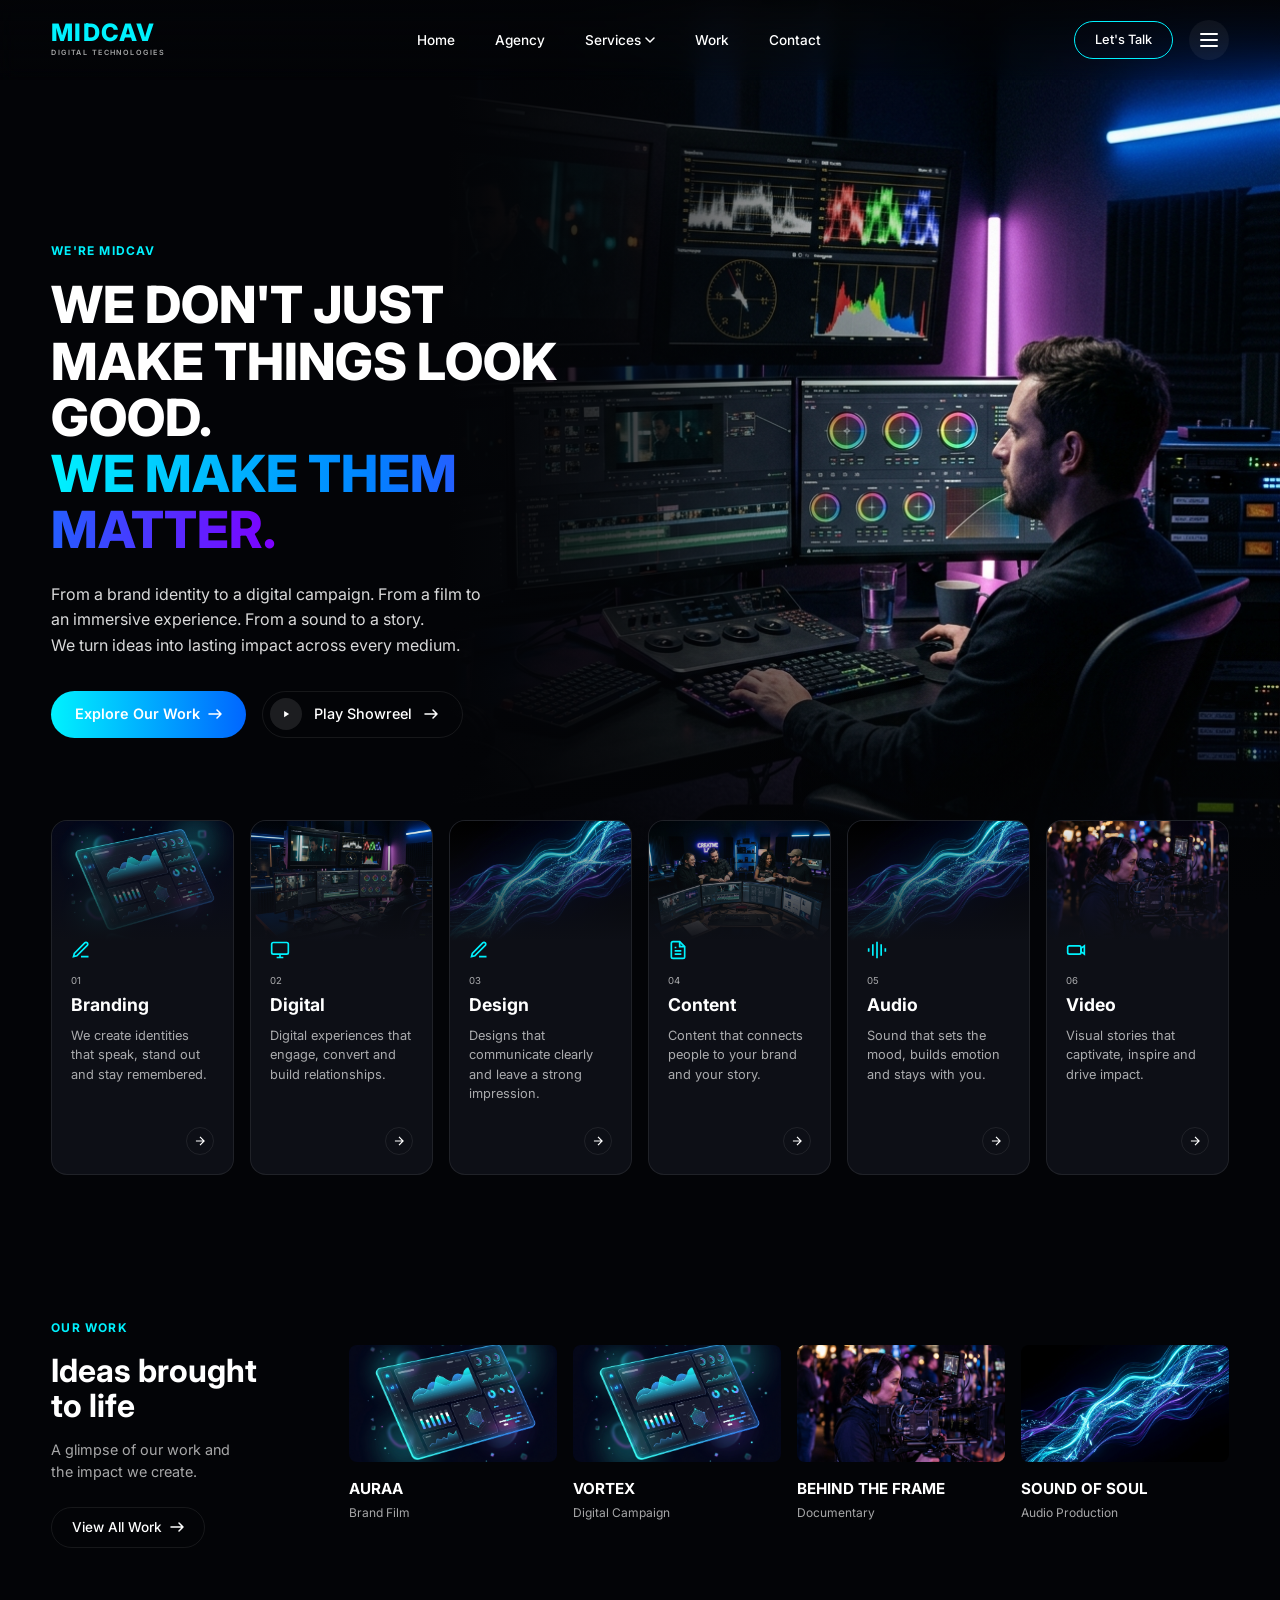
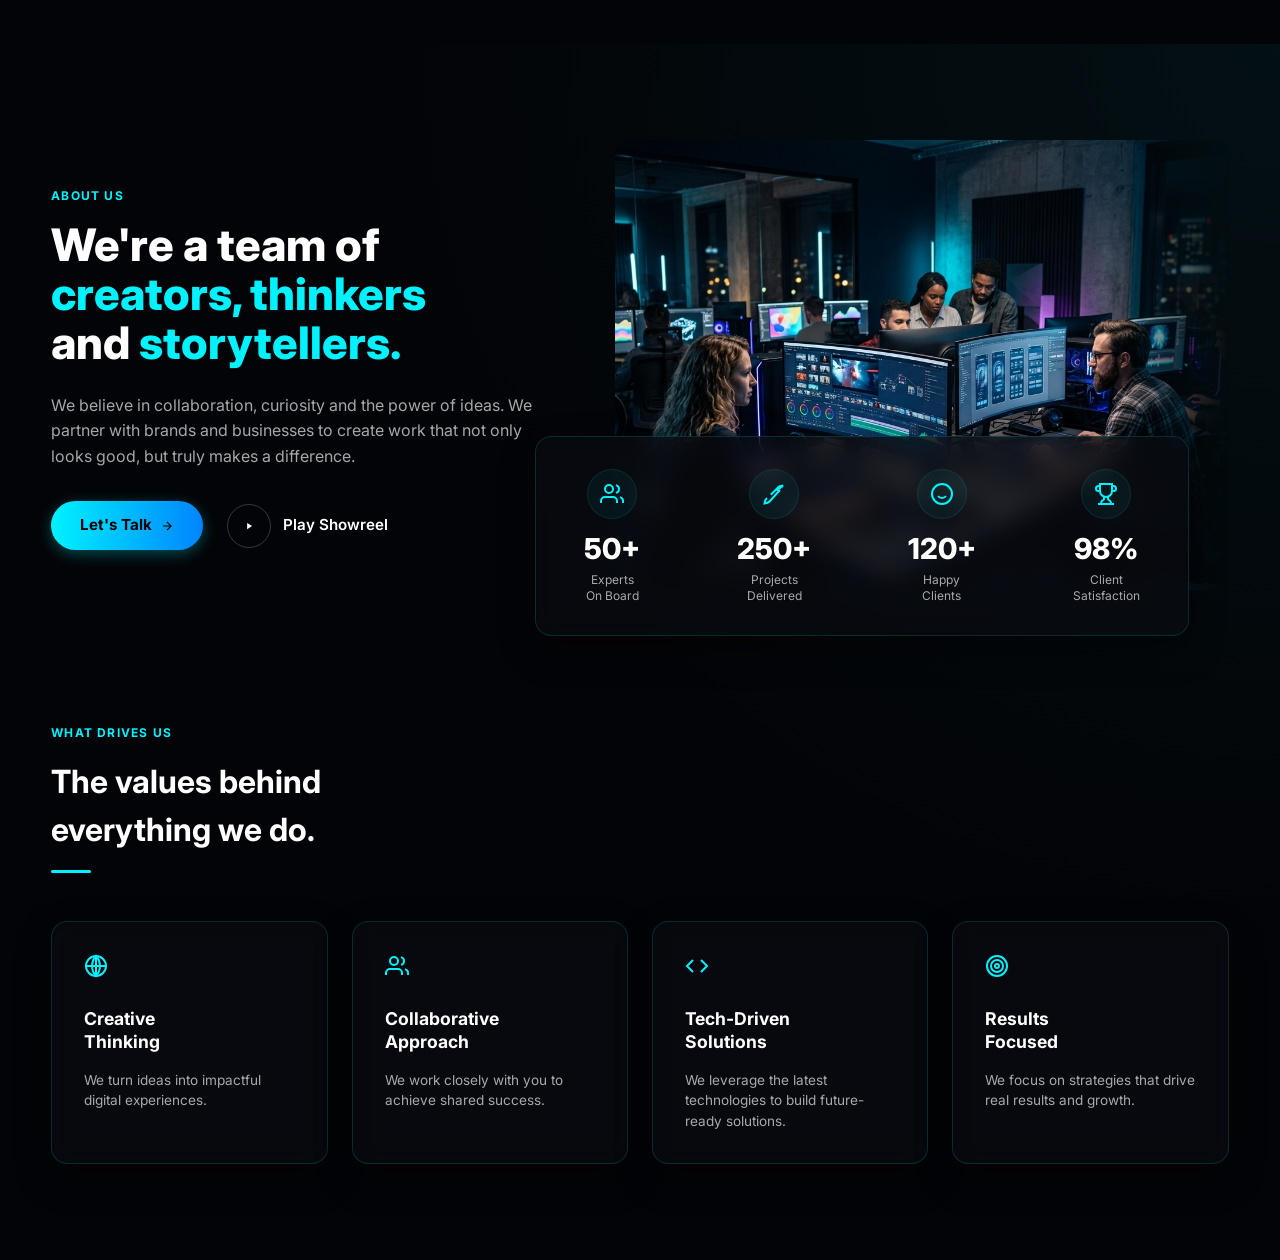
==== agency.html @ 6dd38057 "chnage" ====
<!DOCTYPE html>
<html lang="en">
<head>
  <meta charset="UTF-8" />
  <meta name="viewport" content="width=device-width, initial-scale=1.0" />
  <title>MIDCAV Digital Technologies</title>
  <link rel="stylesheet" href="style.css" />
  <link rel="preconnect" href="https://fonts.googleapis.com" />
  <link rel="preconnect" href="https://fonts.gstatic.com" crossorigin />
  <link href="https://fonts.googleapis.com/css2?family=Inter:wght@300;400;500;600;700;800;900&display=swap" rel="stylesheet" />
</head>
<body>

  <!-- NAVIGATION -->
  <nav id="navbar">
    <div class="nav-logo">
      <span class="nav-logo-main">MIDCAV</span>
      <span class="nav-logo-sub">DIGITAL TECHNOLOGIES</span>
    </div>

    <ul class="nav-links">
      <li><a href="index.html">Home</a></li>
      <li><a href="agency.html">Agency</a></li>
      <li class="has-dropdown">
        <a href="index.html#services">Services <svg width="10" height="6" viewBox="0 0 10 6" fill="none" xmlns="http://www.w3.org/2000/svg"><path d="M1 1L5 5L9 1" stroke="currentColor" stroke-width="1.5" stroke-linecap="round" stroke-linejoin="round"/></svg></a>
        <div class="dropdown-menu">
          <a href="technology-solutions.html">Technology Solutions</a>
          <a href="digital-marketing.html">Digital Marketing</a>
          <a href="software-development.html">Software & App Development</a>
        </div>
      </li>
      <li><a href="agency.html#work">Work</a></li>
      <li><a href="agency.html#contact">Contact</a></li>
    </ul>

    <div class="nav-actions">
      <a href="agency.html#contact" class="nav-cta-outline">Let's Talk</a>
      <button class="hamburger-btn">
        <svg width="24" height="24" viewBox="0 0 24 24" fill="none" xmlns="http://www.w3.org/2000/svg">
          <path d="M4 6H20M4 12H20M4 18H20" stroke="currentColor" stroke-width="2" stroke-linecap="round" stroke-linejoin="round"/>
        </svg>
      </button>
    </div>
  </nav>

  <main>
    <!-- HERO SECTION -->
    <section id="hero">
      <div class="hero-bg-container">
        <img src="hero_monitor.jpg" alt="Hero Background" class="hero-bg-img" />
        <div class="hero-fade-overlay"></div>
      </div>

      <div class="hero-content">
        <div class="hero-left">
          <div class="hero-label">WE'RE MIDCAV</div>
          <h1 class="hero-headline">
            WE DON'T JUST<br />
            MAKE THINGS LOOK GOOD.<br />
            <span class="grad">WE MAKE THEM MATTER.</span>
          </h1>
          <p class="hero-sub">
            From a brand identity to a digital campaign. From a film to<br/>
            an immersive experience. From a sound to a story.<br/>
            We turn ideas into lasting impact across every medium.
          </p>
          <div class="hero-actions">
            <a href="#work" class="btn-primary">
              Explore Our Work <svg width="14" height="10" viewBox="0 0 14 10" fill="none"><path d="M1 5H13M13 5L9 1M13 5L9 9" stroke="currentColor" stroke-width="1.5" stroke-linecap="round" stroke-linejoin="round"/></svg>
            </a>
            <a href="#showreel" class="btn-showreel">
              <span class="showreel-play">
                <svg viewBox="0 0 16 16" fill="currentColor" width="10" height="10"><polygon points="5,3 13,8 5,13"/></svg>
              </span>
              Play Showreel <svg width="14" height="10" viewBox="0 0 14 10" fill="none"><path d="M1 5H13M13 5L9 1M13 5L9 9" stroke="currentColor" stroke-width="1.5" stroke-linecap="round" stroke-linejoin="round"/></svg>
            </a>
          </div>
        </div>
      </div>
    </section>

    <!-- SERVICES CARDS STRIP -->
    <section id="services-strip">
      <div class="services-grid">
        <!-- 01 Branding -->
        <div class="service-card">
          <div class="service-img" style="background-image: url('mockup1.jpg');"></div>
          <div class="service-card-content">
            <div class="service-icon"><svg width="20" height="20" viewBox="0 0 24 24" fill="none" stroke="currentColor" stroke-width="2"><path d="M12 20h9M16.5 3.5a2.121 2.121 0 0 1 3 3L7 19l-4 1 1-4L16.5 3.5z"/></svg></div>
            <div class="service-num">01</div>
            <h3 class="service-title">Branding</h3>
            <p class="service-desc">We create identities that speak, stand out and stay remembered.</p>
            <a href="#" class="service-arrow"><svg width="14" height="14" viewBox="0 0 24 24" fill="none" stroke="currentColor" stroke-width="2"><path d="M5 12h14M12 5l7 7-7 7"/></svg></a>
          </div>
        </div>

        <!-- 02 Digital -->
        <div class="service-card">
          <div class="service-img" style="background-image: url('hero_monitor.jpg');"></div>
          <div class="service-card-content">
            <div class="service-icon"><svg width="20" height="20" viewBox="0 0 24 24" fill="none" stroke="currentColor" stroke-width="2"><rect x="2" y="3" width="20" height="14" rx="2" ry="2"/><line x1="8" y1="21" x2="16" y2="21"/><line x1="12" y1="17" x2="12" y2="21"/></svg></div>
            <div class="service-num">02</div>
            <h3 class="service-title">Digital</h3>
            <p class="service-desc">Digital experiences that engage, convert and build relationships.</p>
            <a href="#" class="service-arrow"><svg width="14" height="14" viewBox="0 0 24 24" fill="none" stroke="currentColor" stroke-width="2"><path d="M5 12h14M12 5l7 7-7 7"/></svg></a>
          </div>
        </div>

        <!-- 03 Design -->
        <div class="service-card">
          <div class="service-img" style="background-image: url('hero_wave.jpg');"></div>
          <div class="service-card-content">
            <div class="service-icon"><svg width="20" height="20" viewBox="0 0 24 24" fill="none" stroke="currentColor" stroke-width="2"><path d="M12 20h9M16.5 3.5a2.121 2.121 0 0 1 3 3L7 19l-4 1 1-4L16.5 3.5z"/></svg></div>
            <div class="service-num">03</div>
            <h3 class="service-title">Design</h3>
            <p class="service-desc">Designs that communicate clearly and leave a strong impression.</p>
            <a href="#" class="service-arrow"><svg width="14" height="14" viewBox="0 0 24 24" fill="none" stroke="currentColor" stroke-width="2"><path d="M5 12h14M12 5l7 7-7 7"/></svg></a>
          </div>
        </div>

        <!-- 04 Content -->
        <div class="service-card">
          <div class="service-img" style="background-image: url('hero_team.jpg');"></div>
          <div class="service-card-content">
            <div class="service-icon"><svg width="20" height="20" viewBox="0 0 24 24" fill="none" stroke="currentColor" stroke-width="2"><path d="M14 2H6a2 2 0 0 0-2 2v16a2 2 0 0 0 2 2h12a2 2 0 0 0 2-2V8z"/><polyline points="14 2 14 8 20 8"/><line x1="16" y1="13" x2="8" y2="13"/><line x1="16" y1="17" x2="8" y2="17"/><polyline points="10 9 9 9 8 9"/></svg></div>
            <div class="service-num">04</div>
            <h3 class="service-title">Content</h3>
            <p class="service-desc">Content that connects people to your brand and your story.</p>
            <a href="#" class="service-arrow"><svg width="14" height="14" viewBox="0 0 24 24" fill="none" stroke="currentColor" stroke-width="2"><path d="M5 12h14M12 5l7 7-7 7"/></svg></a>
          </div>
        </div>

        <!-- 05 Audio -->
        <div class="service-card">
          <div class="service-img" style="background-image: url('hero_wave.jpg');"></div>
          <div class="service-card-content">
            <div class="service-icon"><svg width="20" height="20" viewBox="0 0 24 24" fill="none" stroke="currentColor" stroke-width="2"><path d="M12 2v20M17 5v14M22 10v4M7 5v14M2 10v4"/></svg></div>
            <div class="service-num">05</div>
            <h3 class="service-title">Audio</h3>
            <p class="service-desc">Sound that sets the mood, builds emotion and stays with you.</p>
            <a href="#" class="service-arrow"><svg width="14" height="14" viewBox="0 0 24 24" fill="none" stroke="currentColor" stroke-width="2"><path d="M5 12h14M12 5l7 7-7 7"/></svg></a>
          </div>
        </div>

        <!-- 06 Video -->
        <div class="service-card">
          <div class="service-img" style="background-image: url('hero_camera.jpg');"></div>
          <div class="service-card-content">
            <div class="service-icon"><svg width="20" height="20" viewBox="0 0 24 24" fill="none" stroke="currentColor" stroke-width="2"><rect x="2" y="7" width="16" height="10" rx="2" ry="2"/><path d="M22 7l-4 3v4l4 3V7z"/></svg></div>
            <div class="service-num">06</div>
            <h3 class="service-title">Video</h3>
            <p class="service-desc">Visual stories that captivate, inspire and drive impact.</p>
            <a href="#" class="service-arrow"><svg width="14" height="14" viewBox="0 0 24 24" fill="none" stroke="currentColor" stroke-width="2"><path d="M5 12h14M12 5l7 7-7 7"/></svg></a>
          </div>
        </div>
      </div>
    </section>

    <!-- OUR WORK SECTION -->
    <section id="our-work">
      <div class="work-container">
        <div class="work-left">
          <div class="section-label">OUR WORK</div>
          <h2 class="section-title">Ideas brought<br/>to life</h2>
          <p class="section-desc">A glimpse of our work and<br/>the impact we create.</p>
          <a href="#" class="btn-outline-pill">
            View All Work <svg width="14" height="10" viewBox="0 0 14 10" fill="none"><path d="M1 5H13M13 5L9 1M13 5L9 9" stroke="currentColor" stroke-width="1.5" stroke-linecap="round" stroke-linejoin="round"/></svg>
          </a>
        </div>
        
        <div class="work-right">
          <div class="work-projects">
            <!-- Project 1 -->
            <div class="project-card">
              <div class="project-img-container">
                <img src="mockup1.jpg" alt="Auraa" class="project-img" />
              </div>
              <div class="project-info">
                <h4 class="project-name">AURAA</h4>
                <p class="project-cat">Brand Film</p>
              </div>
            </div>
            <!-- Project 2 -->
            <div class="project-card">
              <div class="project-img-container">
                <img src="mockup1.jpg" alt="Vortex" class="project-img" />
              </div>
              <div class="project-info">
                <h4 class="project-name">VORTEX</h4>
                <p class="project-cat">Digital Campaign</p>
              </div>
            </div>
            <!-- Project 3 -->
            <div class="project-card">
              <div class="project-img-container">
                <img src="hero_camera.jpg" alt="Behind The Frame" class="project-img" />
              </div>
              <div class="project-info">
                <h4 class="project-name">BEHIND THE FRAME</h4>
                <p class="project-cat">Documentary</p>
              </div>
            </div>
            <!-- Project 4 -->
            <div class="project-card">
              <div class="project-img-container">
                <img src="hero_wave.jpg" alt="Sound of Soul" class="project-img" />
              </div>
              <div class="project-info">
                <h4 class="project-name">SOUND OF SOUL</h4>
                <p class="project-cat">Audio Production</p>
              </div>
            </div>
          </div>
        </div>
      </div>
    </section>

    <!-- ABOUT US REDESIGN -->
    <section id="about-redesign">
      <div class="about-top">
        <div class="about-info">
          <div class="section-label">ABOUT US</div>
          <h2 class="about-main-title">
            We're a team of<br/>
            <span class="text-cyan">creators, thinkers</span><br/>
            and <span class="text-cyan">storytellers.</span>
          </h2>
          <p class="about-para">
            We believe in collaboration, curiosity and the power of ideas. We partner with brands and businesses to create work that not only looks good, but truly makes a difference.
          </p>
          <div class="about-actions">
            <a href="index.html#contact" class="btn-cyan">Let's Talk <svg width="14" height="14" viewBox="0 0 24 24" fill="none" stroke="currentColor" stroke-width="2"><path d="M5 12h14M12 5l7 7-7 7"/></svg></a>
            <a href="#showreel" class="btn-play">
              <span class="play-icon-circle"><svg viewBox="0 0 16 16" fill="currentColor" width="10" height="10"><polygon points="5,3 13,8 5,13"/></svg></span>
              Play Showreel
            </a>
          </div>
        </div>
        
        <div class="about-image-wrapper">
          <img src="workspace_vibe.jpg" alt="MIDCAV Workspace" class="workspace-img" />
          
          <!-- Floating Stats Box -->
          <div class="stats-box glass-card">
            <div class="stat-item">
              <div class="stat-icon"><svg width="24" height="24" viewBox="0 0 24 24" fill="none" stroke="var(--clr-cyan)" stroke-width="2"><path d="M17 21v-2a4 4 0 0 0-4-4H5a4 4 0 0 0-4 4v2"/><circle cx="9" cy="7" r="4"/><path d="M23 21v-2a4 4 0 0 0-3-3.87"/><path d="M16 3.13a4 4 0 0 1 0 7.75"/></svg></div>
              <h3 class="stat-num">50+</h3>
              <p class="stat-label">Experts<br/>On Board</p>
            </div>
            <div class="stat-item">
              <div class="stat-icon"><svg width="24" height="24" viewBox="0 0 24 24" fill="none" stroke="var(--clr-cyan)" stroke-width="2"><path d="M4.5 16.5c-1.5 1.26-2 5-2 5s3.74-.5 5-2l.5-.5m-3-3l-.5.5m3 3L18 8m3-3a3.15 3.15 0 0 0-4.46 0l-7.72 7.71M21 3l-6 6"/></svg></div>
              <h3 class="stat-num">250+</h3>
              <p class="stat-label">Projects<br/>Delivered</p>
            </div>
            <div class="stat-item">
              <div class="stat-icon"><svg width="24" height="24" viewBox="0 0 24 24" fill="none" stroke="var(--clr-cyan)" stroke-width="2"><circle cx="12" cy="12" r="10"/><path d="M8 14s1.5 2 4 2 4-2 4-2"/><line x1="9" y1="9" x2="9.01" y2="9"/><line x1="15" y1="9" x2="15.01" y2="9"/></svg></div>
              <h3 class="stat-num">120+</h3>
              <p class="stat-label">Happy<br/>Clients</p>
            </div>
            <div class="stat-item">
              <div class="stat-icon"><svg width="24" height="24" viewBox="0 0 24 24" fill="none" stroke="var(--clr-cyan)" stroke-width="2"><path d="M6 9H4.5a2.5 2.5 0 0 1 0-5H6"/><path d="M18 9h1.5a2.5 2.5 0 0 0 0-5H18"/><path d="M4 22h16"/><path d="M10 14.66V17c0 .55-.47.98-.97 1.21C7.85 18.75 7 20.24 7 22"/><path d="M14 14.66V17c0 .55.47.98.97 1.21C16.15 18.75 17 20.24 17 22"/><path d="M18 2H6v7a6 6 0 0 0 12 0V2Z"/></svg></div>
              <h3 class="stat-num">98%</h3>
              <p class="stat-label">Client<br/>Satisfaction</p>
            </div>
          </div>
        </div>
      </div>

      <div class="about-bottom">
        <div class="values-header">
          <div class="section-label">WHAT DRIVES US</div>
          <h2 class="values-title">The values behind<br/>everything we do.</h2>
          <div class="values-line"></div>
        </div>
        
        <div class="values-grid">
          <!-- Card 1 -->
          <div class="value-card glass-card">
            <div class="value-icon"><svg width="24" height="24" viewBox="0 0 24 24" fill="none" stroke="var(--clr-cyan)" stroke-width="2"><circle cx="12" cy="12" r="10"/><path d="M12 2v20M2 12h20"/><path d="M12 2a15.3 15.3 0 0 1 4 10 15.3 15.3 0 0 1-4 10 15.3 15.3 0 0 1-4-10 15.3 15.3 0 0 1 4-10z"/></svg></div>
            <h4 class="value-title">Creative<br/>Thinking</h4>
            <p class="value-desc">We turn ideas into impactful digital experiences.</p>
          </div>
          <!-- Card 2 -->
          <div class="value-card glass-card">
            <div class="value-icon"><svg width="24" height="24" viewBox="0 0 24 24" fill="none" stroke="var(--clr-cyan)" stroke-width="2"><path d="M17 21v-2a4 4 0 0 0-4-4H5a4 4 0 0 0-4 4v2"/><circle cx="9" cy="7" r="4"/><path d="M23 21v-2a4 4 0 0 0-3-3.87"/><path d="M16 3.13a4 4 0 0 1 0 7.75"/></svg></div>
            <h4 class="value-title">Collaborative<br/>Approach</h4>
            <p class="value-desc">We work closely with you to achieve shared success.</p>
          </div>
          <!-- Card 3 -->
          <div class="value-card glass-card">
            <div class="value-icon"><svg width="24" height="24" viewBox="0 0 24 24" fill="none" stroke="var(--clr-cyan)" stroke-width="2"><polyline points="16 18 22 12 16 6"/><polyline points="8 6 2 12 8 18"/></svg></div>
            <h4 class="value-title">Tech-Driven<br/>Solutions</h4>
            <p class="value-desc">We leverage the latest technologies to build future-ready solutions.</p>
          </div>
          <!-- Card 4 -->
          <div class="value-card glass-card">
            <div class="value-icon"><svg width="24" height="24" viewBox="0 0 24 24" fill="none" stroke="var(--clr-cyan)" stroke-width="2"><circle cx="12" cy="12" r="10"/><circle cx="12" cy="12" r="6"/><circle cx="12" cy="12" r="2"/></svg></div>
            <h4 class="value-title">Results<br/>Focused</h4>
            <p class="value-desc">We focus on strategies that drive real results and growth.</p>
          </div>
        </div>
      </div>
    </section>

  </main>
  
  <script src="script.js"></script>
</body>
</html>
---- style.css ----
@import url('https://fonts.googleapis.com/css2?family=Inter:wght@300;400;500;600;700;800;900&display=swap');

:root {
  --clr-bg: #030407;
  --clr-surface: #0a0b10;
  --clr-surface-card: #0d0f16;
  --clr-border: rgba(255,255,255,0.08);
  --clr-cyan: #00f2fe;
  --clr-cyan-dark: #0084ff;
  --clr-purple: #7f00ff;
  --clr-white: #ffffff;
  --clr-muted: rgba(255,255,255,0.65);
  --clr-muted-light: rgba(255,255,255,0.85);

  --gradient-text: linear-gradient(90deg, #00f2fe 0%, #0084ff 50%, #7f00ff 100%);
  --gradient-btn: linear-gradient(90deg, #00f2fe 0%, #0066ff 100%);

  --font-main: 'Inter', sans-serif;
  
  --radius-sm: 8px;
  --radius-md: 16px;
  --radius-lg: 24px;
  
  --nav-h: 80px;
}

* {
  margin: 0;
  padding: 0;
  box-sizing: border-box;
}

body {
  font-family: var(--font-main);
  background-color: var(--clr-bg);
  color: var(--clr-white);
  line-height: 1.5;
  overflow-x: hidden;
  -webkit-font-smoothing: antialiased;
}

a {
  text-decoration: none;
  color: inherit;
}

ul {
  list-style: none;
}

/* NAVIGATION */
#navbar {
  position: fixed;
  top: 0;
  left: 0;
  right: 0;
  height: var(--nav-h);
  display: flex;
  align-items: center;
  justify-content: space-between;
  padding: 0 4%;
  z-index: 100;
  background: linear-gradient(180deg, rgba(3,4,7,0.9) 0%, rgba(3,4,7,0) 100%);
  backdrop-filter: blur(10px);
}

.nav-logo {
  display: flex;
  flex-direction: column;
}

.nav-logo-main {
  font-size: 1.5rem;
  font-weight: 800;
  color: var(--clr-cyan);
  letter-spacing: 0.05em;
  line-height: 1;
}

.nav-logo-sub {
  font-size: 0.45rem;
  font-weight: 600;
  letter-spacing: 0.2em;
  color: var(--clr-muted);
  margin-top: 3px;
}

.nav-links {
  display: flex;
  gap: 2.5rem;
  align-items: center;
}

.nav-links a {
  font-size: 0.85rem;
  font-weight: 500;
  color: var(--clr-white);
  display: flex;
  align-items: center;
  gap: 4px;
  transition: color 0.2s;
}

.nav-links a:hover {
  color: var(--clr-cyan);
}

.has-dropdown {
  position: relative;
  padding: 1rem 0; /* Add padding to increase hover area */
}

.dropdown-menu {
  position: absolute;
  top: 100%;
  left: -1rem;
  background: rgba(13, 15, 22, 0.95);
  backdrop-filter: blur(10px);
  border: 1px solid var(--clr-border);
  border-radius: var(--radius-sm);
  min-width: 240px;
  display: flex;
  flex-direction: column;
  padding: 0.5rem 0;
  opacity: 0;
  visibility: hidden;
  transform: translateY(10px);
  transition: all 0.3s ease;
  box-shadow: 0 10px 30px rgba(0, 0, 0, 0.5);
}

.has-dropdown:hover .dropdown-menu {
  opacity: 1;
  visibility: visible;
  transform: translateY(0);
}

.dropdown-menu a {
  padding: 0.8rem 1.5rem;
  font-size: 0.85rem;
  color: var(--clr-muted-light);
  border-bottom: 1px solid rgba(255,255,255,0.03);
}

.dropdown-menu a:last-child {
  border-bottom: none;
}

.dropdown-menu a:hover {
  background: rgba(0, 242, 254, 0.05);
  color: var(--clr-cyan);
  padding-left: 1.8rem;
}

.nav-actions {
  display: flex;
  align-items: center;
  gap: 1rem;
}

.nav-cta-outline {
  font-size: 0.8rem;
  font-weight: 500;
  padding: 0.5rem 1.25rem;
  border-radius: 50px;
  border: 1px solid var(--clr-cyan);
  color: var(--clr-white);
  transition: all 0.3s;
}

.nav-cta-outline:hover {
  background: rgba(0, 242, 254, 0.1);
}

.hamburger-btn {
  background: rgba(255,255,255,0.05);
  border: none;
  width: 40px;
  height: 40px;
  border-radius: 50%;
  display: flex;
  align-items: center;
  justify-content: center;
  color: var(--clr-white);
  cursor: pointer;
  transition: background 0.2s;
}

.hamburger-btn:hover {
  background: rgba(255,255,255,0.1);
}

/* HERO SECTION */
#hero {
  position: relative;
  min-height: 100vh;
  display: flex;
  align-items: center;
  padding: 0 4%;
  padding-top: var(--nav-h);
}

.hero-bg-container {
  position: absolute;
  top: 0;
  right: 0;
  width: 65%;
  height: 100%;
  z-index: -1;
}

.hero-bg-img {
  width: 100%;
  height: 100%;
  object-fit: cover;
  object-position: right center;
}

.hero-fade-overlay {
  position: absolute;
  inset: 0;
  background: linear-gradient(90deg, var(--clr-bg) 0%, rgba(3,4,7,0.8) 20%, rgba(3,4,7,0) 60%),
              linear-gradient(0deg, var(--clr-bg) 0%, rgba(3,4,7,0) 30%);
}

.hero-content {
  width: 100%;
  max-width: 1400px;
  margin: 0 auto;
}

.hero-left {
  max-width: 600px;
}

.hero-label {
  font-size: 0.75rem;
  font-weight: 700;
  letter-spacing: 0.1em;
  color: var(--clr-cyan);
  text-transform: uppercase;
  margin-bottom: 1rem;
}

.hero-headline {
  font-size: clamp(2.5rem, 4vw, 4rem);
  font-weight: 800;
  line-height: 1.1;
  margin-bottom: 1.5rem;
}

.hero-headline .grad {
  background: var(--gradient-text);
  -webkit-background-clip: text;
  -webkit-text-fill-color: transparent;
  background-clip: text;
}

.hero-sub {
  font-size: 1rem;
  color: var(--clr-muted-light);
  line-height: 1.6;
  margin-bottom: 2rem;
  max-width: 500px;
}

.hero-actions {
  display: flex;
  gap: 1rem;
  align-items: center;
}

.btn-primary {
  display: inline-flex;
  align-items: center;
  gap: 8px;
  background: var(--gradient-btn);
  color: var(--clr-white);
  padding: 0.8rem 1.5rem;
  border-radius: 50px;
  font-size: 0.9rem;
  font-weight: 600;
  border: none;
  cursor: pointer;
  transition: transform 0.2s, box-shadow 0.2s;
}

.btn-primary:hover {
  transform: translateY(-2px);
  box-shadow: 0 10px 20px rgba(0, 102, 255, 0.3);
}

.btn-showreel {
  display: inline-flex;
  align-items: center;
  gap: 12px;
  background: transparent;
  color: var(--clr-white);
  padding: 0.4rem 1.5rem 0.4rem 0.4rem;
  border-radius: 50px;
  border: 1px solid var(--clr-border);
  font-size: 0.9rem;
  font-weight: 500;
  cursor: pointer;
  transition: background 0.2s, border-color 0.2s;
}

.btn-showreel:hover {
  background: rgba(255,255,255,0.05);
  border-color: rgba(255,255,255,0.2);
}

.showreel-play {
  width: 32px;
  height: 32px;
  border-radius: 50%;
  background: rgba(255,255,255,0.1);
  display: flex;
  align-items: center;
  justify-content: center;
}

/* SERVICES STRIP */
#services-strip {
  padding: 0 4%;
  margin-top: -80px; /* Pull up to overlap hero slightly */
  position: relative;
  z-index: 10;
  margin-bottom: 5rem;
}

.services-grid {
  display: grid;
  grid-template-columns: repeat(6, 1fr);
  gap: 1rem;
}

.service-card {
  background: var(--clr-surface-card);
  border: 1px solid var(--clr-border);
  border-radius: var(--radius-md);
  overflow: hidden;
  display: flex;
  flex-direction: column;
  transition: transform 0.3s, border-color 0.3s, box-shadow 0.3s;
}

.service-card:hover {
  transform: translateY(-5px);
  border-color: rgba(0, 242, 254, 0.3);
  box-shadow: 0 10px 30px rgba(0, 0, 0, 0.5);
}

.service-img {
  height: 120px;
  background-size: cover;
  background-position: center;
  position: relative;
}

.service-img::after {
  content: '';
  position: absolute;
  inset: 0;
  background: linear-gradient(180deg, rgba(13,15,22,0) 0%, var(--clr-surface-card) 100%);
}

.service-card-content {
  padding: 1.2rem;
  display: flex;
  flex-direction: column;
  flex: 1;
  position: relative;
}

.service-icon {
  color: var(--clr-cyan);
  margin-bottom: 0.5rem;
  margin-top: -20px;
  position: relative;
  z-index: 2;
}

.service-num {
  font-size: 0.6rem;
  color: var(--clr-muted);
  margin-bottom: 0.2rem;
}

.service-title {
  font-size: 1.1rem;
  font-weight: 700;
  margin-bottom: 0.5rem;
}

.service-desc {
  font-size: 0.8rem;
  color: var(--clr-muted);
  line-height: 1.5;
  margin-bottom: 1.5rem;
}

.service-arrow {
  margin-top: auto;
  align-self: flex-end;
  width: 28px;
  height: 28px;
  border-radius: 50%;
  border: 1px solid var(--clr-border);
  display: flex;
  align-items: center;
  justify-content: center;
  color: var(--clr-white);
  transition: all 0.2s;
}

.service-card:hover .service-arrow {
  background: var(--clr-white);
  color: var(--clr-bg);
}

/* OUR WORK SECTION */
#our-work {
  padding: 4rem 4%;
  margin-bottom: 2rem;
}

.work-container {
  display: flex;
  gap: 3rem;
  align-items: center;
}

.work-left {
  flex: 0 0 250px;
}

.section-label {
  font-size: 0.75rem;
  font-weight: 700;
  letter-spacing: 0.1em;
  color: var(--clr-cyan);
  text-transform: uppercase;
  margin-bottom: 1rem;
}

.section-title {
  font-size: 2rem;
  font-weight: 700;
  line-height: 1.1;
  margin-bottom: 1rem;
}

.section-desc {
  font-size: 0.9rem;
  color: var(--clr-muted);
  line-height: 1.5;
  margin-bottom: 1.5rem;
}

.btn-outline-pill {
  display: inline-flex;
  align-items: center;
  gap: 8px;
  padding: 0.6rem 1.25rem;
  border-radius: 50px;
  border: 1px solid var(--clr-border);
  font-size: 0.85rem;
  font-weight: 500;
  color: var(--clr-white);
  transition: all 0.2s;
}

.btn-outline-pill:hover {
  background: rgba(255,255,255,0.05);
  border-color: rgba(255,255,255,0.2);
}

.work-right {
  flex: 1;
  overflow: hidden;
}

.work-projects {
  display: flex;
  gap: 1rem;
}

.project-card {
  flex: 1;
  min-width: 0;
  cursor: pointer;
}

.project-img-container {
  width: 100%;
  aspect-ratio: 16/9;
  border-radius: var(--radius-sm);
  overflow: hidden;
  margin-bottom: 1rem;
  position: relative;
}

.project-img {
  width: 100%;
  height: 100%;
  object-fit: cover;
  transition: transform 0.5s ease;
}

.project-card:hover .project-img {
  transform: scale(1.05);
}

.project-info {
  padding-right: 1rem;
}

.project-name {
  font-size: 0.95rem;
  font-weight: 700;
  margin-bottom: 0.2rem;
  text-transform: uppercase;
}

.project-cat {
  font-size: 0.75rem;
  color: var(--clr-muted);
}

/* ABOUT US REDESIGN SECTION */
#about-redesign {
  padding: 6rem 4%;
  background: radial-gradient(circle at 100% 0%, rgba(0, 242, 254, 0.05) 0%, var(--clr-bg) 50%);
  position: relative;
  overflow: hidden;
}

.about-top {
  display: flex;
  gap: 4rem;
  align-items: center;
  margin-bottom: 4rem;
  position: relative;
  z-index: 2;
}

.about-info {
  flex: 1;
  max-width: 500px;
}

.about-main-title {
  font-size: clamp(2rem, 3.5vw, 3rem);
  font-weight: 800;
  line-height: 1.1;
  margin-bottom: 1.5rem;
}

.text-cyan {
  color: var(--clr-cyan);
}

.about-para {
  font-size: 1rem;
  color: var(--clr-muted);
  line-height: 1.6;
  margin-bottom: 2rem;
}

.about-actions {
  display: flex;
  gap: 1.5rem;
  align-items: center;
}

.btn-cyan {
  display: inline-flex;
  align-items: center;
  gap: 8px;
  background: linear-gradient(90deg, #00f2fe 0%, #0084ff 100%);
  color: var(--clr-bg);
  padding: 0.8rem 1.8rem;
  border-radius: 50px;
  font-size: 0.95rem;
  font-weight: 700;
  border: none;
  cursor: pointer;
  transition: transform 0.2s, box-shadow 0.2s;
  box-shadow: 0 4px 15px rgba(0, 242, 254, 0.3);
}

.btn-cyan:hover {
  transform: translateY(-2px);
  box-shadow: 0 8px 25px rgba(0, 242, 254, 0.5);
  color: var(--clr-bg);
}

.btn-play {
  display: inline-flex;
  align-items: center;
  gap: 12px;
  color: var(--clr-white);
  font-size: 0.95rem;
  font-weight: 600;
  transition: color 0.3s;
}

.btn-play:hover {
  color: var(--clr-cyan);
}

.play-icon-circle {
  width: 44px;
  height: 44px;
  border-radius: 50%;
  border: 1px solid rgba(255,255,255,0.2);
  display: flex;
  align-items: center;
  justify-content: center;
  transition: all 0.3s;
}

.btn-play:hover .play-icon-circle {
  border-color: var(--clr-cyan);
  background: rgba(0, 242, 254, 0.1);
  box-shadow: 0 0 15px rgba(0, 242, 254, 0.4);
}

.about-image-wrapper {
  flex: 1.2;
  position: relative;
}

.workspace-img {
  width: 100%;
  height: 450px;
  object-fit: cover;
  border-radius: var(--radius-md);
  mask-image: linear-gradient(to right, rgba(0,0,0,1) 80%, rgba(0,0,0,0) 100%);
  -webkit-mask-image: linear-gradient(to left, rgba(0,0,0,0) 0%, rgba(0,0,0,1) 20%);
}

.glass-card {
  background: rgba(10, 12, 18, 0.7);
  backdrop-filter: blur(12px);
  border: 1px solid rgba(0, 242, 254, 0.15);
  border-radius: var(--radius-md);
  box-shadow: 0 15px 35px rgba(0,0,0,0.4);
}

.stats-box {
  position: absolute;
  bottom: -40px;
  left: -80px;
  display: flex;
  gap: 2rem;
  padding: 2rem 3rem;
  align-items: center;
  justify-content: space-between;
  width: calc(100% + 40px);
}

.stat-item {
  display: flex;
  flex-direction: column;
  align-items: center;
  text-align: center;
  gap: 0.5rem;
}

.stat-icon {
  background: rgba(0, 242, 254, 0.05);
  width: 50px;
  height: 50px;
  border-radius: 50%;
  display: flex;
  align-items: center;
  justify-content: center;
  margin-bottom: 0.5rem;
  border: 1px solid rgba(0, 242, 254, 0.1);
}

.stat-num {
  font-size: 1.8rem;
  font-weight: 800;
  color: var(--clr-white);
  line-height: 1;
}

.stat-label {
  font-size: 0.75rem;
  color: var(--clr-muted);
  line-height: 1.3;
}

.about-bottom {
  margin-top: 8rem;
}

.values-header {
  margin-bottom: 3rem;
}

.values-title {
  font-size: 2rem;
  font-weight: 700;
  margin-bottom: 1rem;
}

.values-line {
  width: 40px;
  height: 3px;
  background: var(--clr-cyan);
  border-radius: 2px;
}

.values-grid {
  display: grid;
  grid-template-columns: repeat(4, 1fr);
  gap: 1.5rem;
}

.value-card {
  padding: 2rem;
  display: flex;
  flex-direction: column;
  transition: all 0.3s ease;
  position: relative;
  overflow: hidden;
}

.value-card::before {
  content: '';
  position: absolute;
  top: 0;
  left: 0;
  width: 100%;
  height: 100%;
  background: radial-gradient(circle at top right, rgba(0, 242, 254, 0.1), transparent 70%);
  opacity: 0;
  transition: opacity 0.3s ease;
}

.value-card:hover {
  transform: translateY(-10px);
  border-color: rgba(0, 242, 254, 0.4);
  box-shadow: 0 20px 40px rgba(0, 242, 254, 0.1);
}

.value-card:hover::before {
  opacity: 1;
}

.value-icon {
  margin-bottom: 1.5rem;
  position: relative;
  z-index: 2;
}

.value-title {
  font-size: 1.1rem;
  font-weight: 700;
  margin-bottom: 1rem;
  line-height: 1.3;
  position: relative;
  z-index: 2;
}

.value-desc {
  font-size: 0.85rem;
  color: var(--clr-muted);
  line-height: 1.5;
  position: relative;
  z-index: 2;
}

/* RESPONSIVE */
@media (max-width: 1200px) {
  .services-grid {
    grid-template-columns: repeat(3, 1fr);
  }
  .about-top {
    flex-direction: column;
    align-items: flex-start;
  }
  .about-image-wrapper {
    width: 100%;
  }
  .stats-box {
    position: relative;
    bottom: 0;
    left: 0;
    width: 100%;
    margin-top: 2rem;
    flex-wrap: wrap;
    justify-content: center;
  }
  .values-grid {
    grid-template-columns: repeat(2, 1fr);
  }
}

@media (max-width: 900px) {
  .work-container {
    flex-direction: column;
    align-items: flex-start;
  }
  .work-left, .work-right {
    width: 100%;
  }
  .work-projects {
    overflow-x: auto;
    padding-bottom: 1rem;
  }
  .project-card {
    min-width: 260px;
  }
  .hero-bg-container {
    width: 100%;
    opacity: 0.5;
  }
  .hero-left {
    position: relative;
    z-index: 2;
  }
}

@media (max-width: 768px) {
  .nav-links, .nav-cta-outline {
    display: none;
  }
  .services-grid {
    grid-template-columns: repeat(2, 1fr);
  }
  .hero-headline {
    font-size: 2.5rem;
  }
  .about-main-title {
    font-size: 2rem;
  }
  .about-actions {
    flex-direction: column;
    align-items: flex-start;
  }
  .stats-box {
    gap: 1rem;
    padding: 1.5rem;
  }
  .stat-num {
    font-size: 1.5rem;
  }
  .values-grid {
    grid-template-columns: 1fr;
  }
  .core-container {
    height: auto !important;
    flex-direction: column;
    gap: 2rem;
  }
  .core-node {
    position: relative !important;
    top: auto !important;
    left: auto !important;
    right: auto !important;
    bottom: auto !important;
    width: 100% !important;
  }
  .core-hub {
    position: relative !important;
    margin-bottom: 2rem;
  }
  .home-hero .hero-content {
    flex-direction: column;
    padding-top: 100px !important;
    text-align: center;
  }
  .home-hero .hero-actions {
    justify-content: center;
  }
}

@media (max-width: 500px) {
  .services-grid {
    grid-template-columns: 1fr;
  }
  .hero-actions {
    flex-direction: column;
    align-items: flex-start;
  }
  .home-hero .hero-actions {
    align-items: center;
  }
}
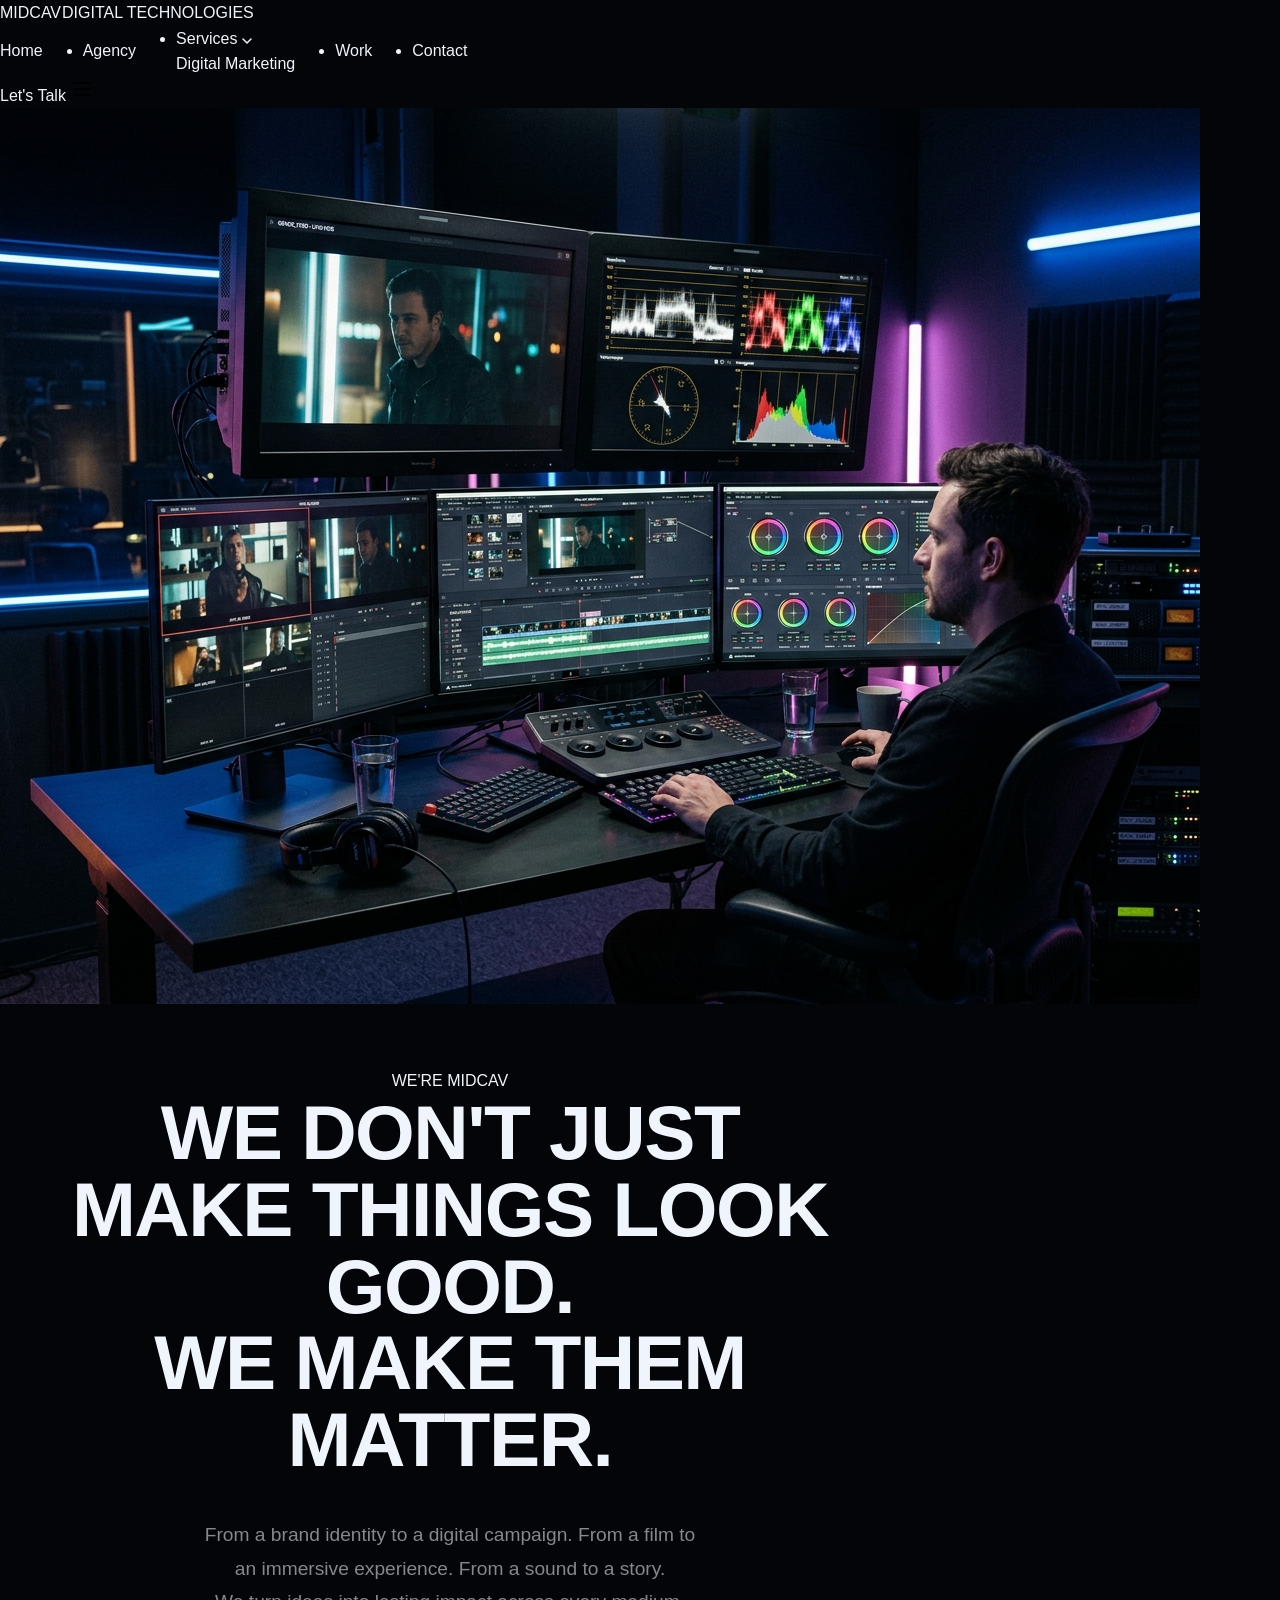
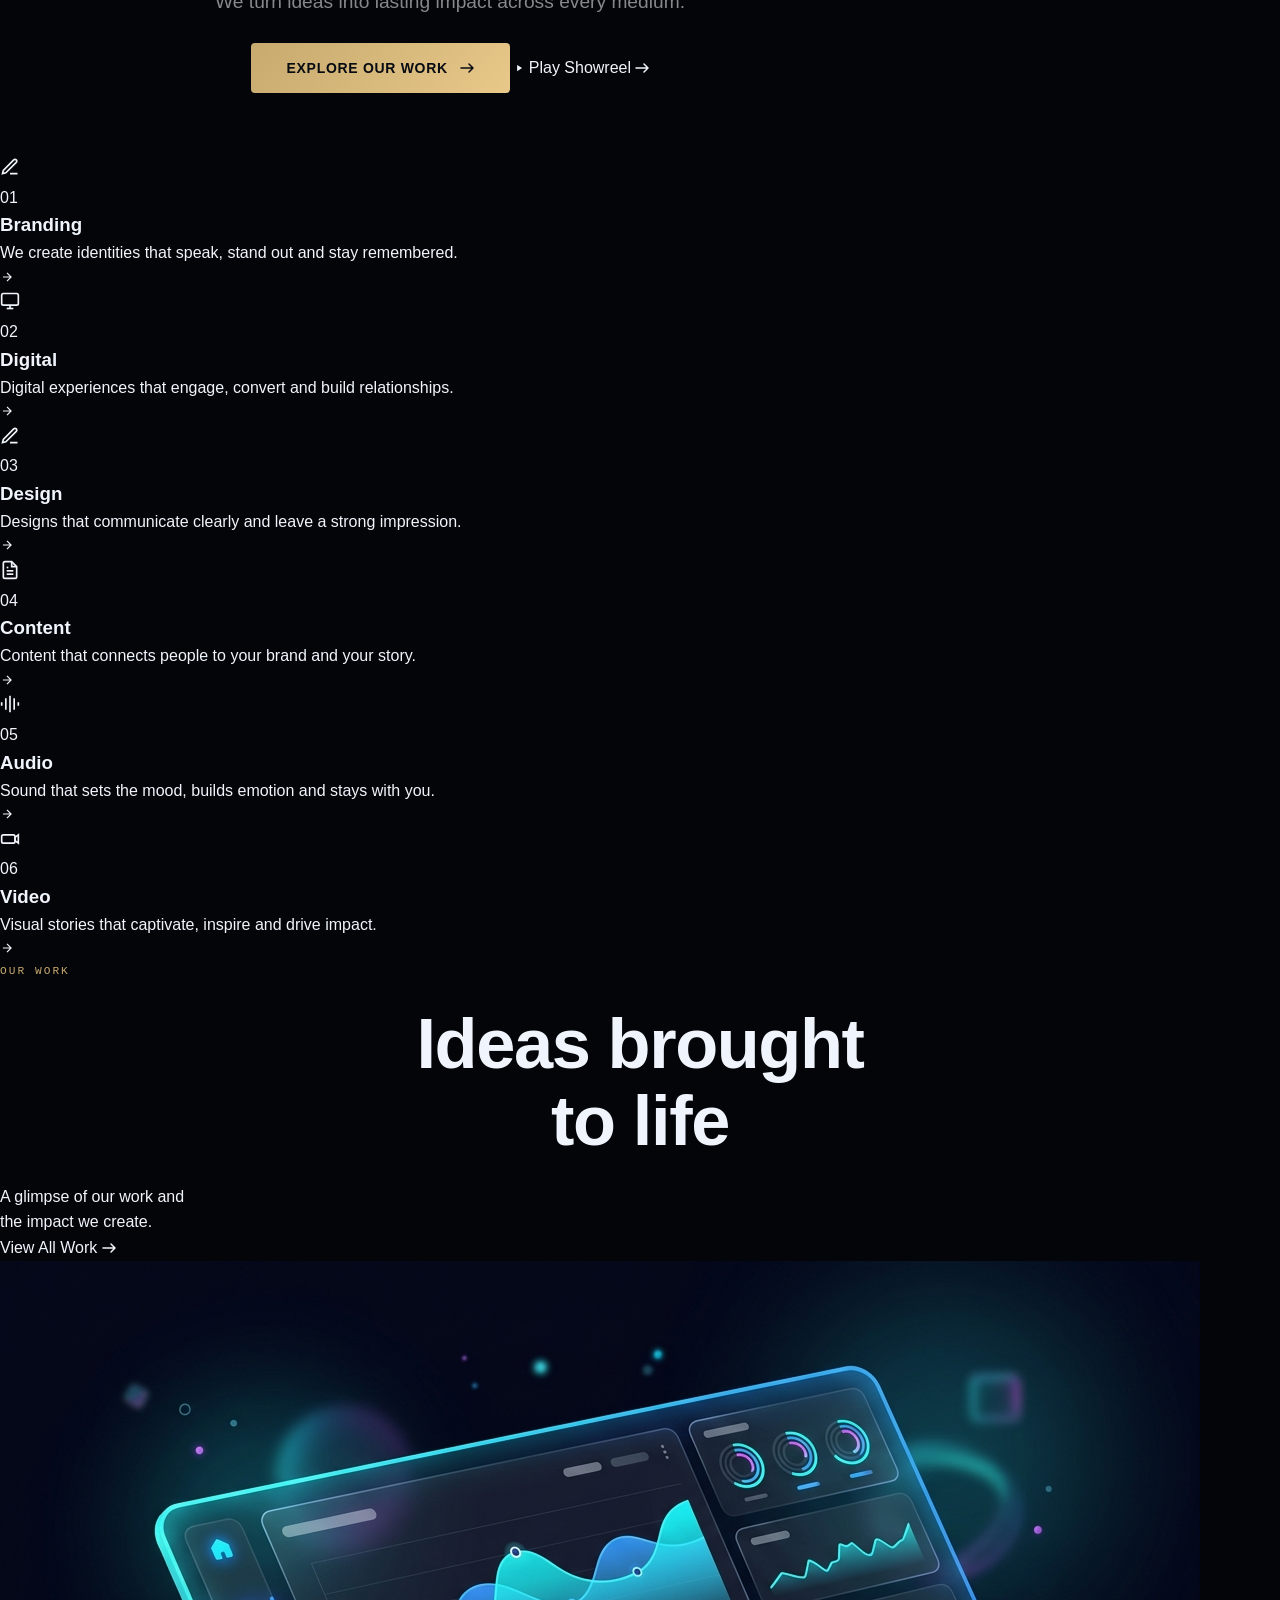
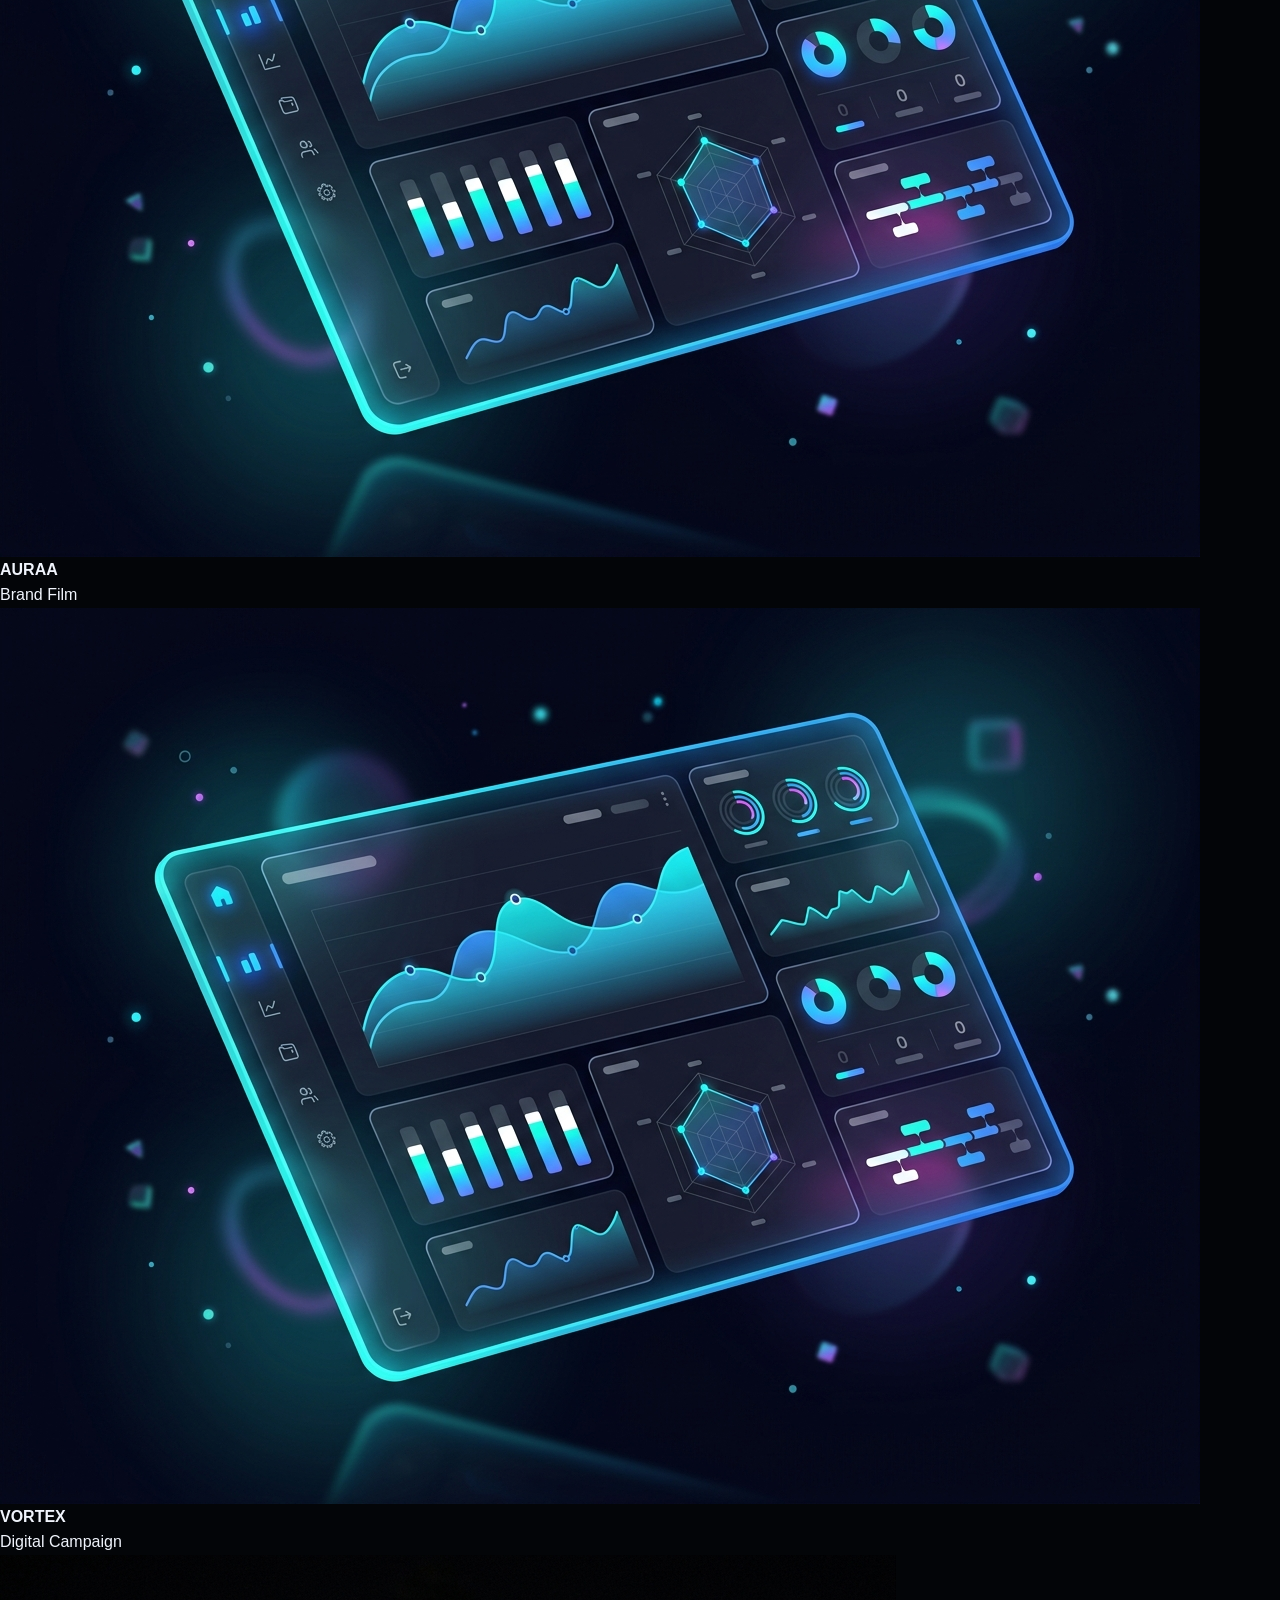
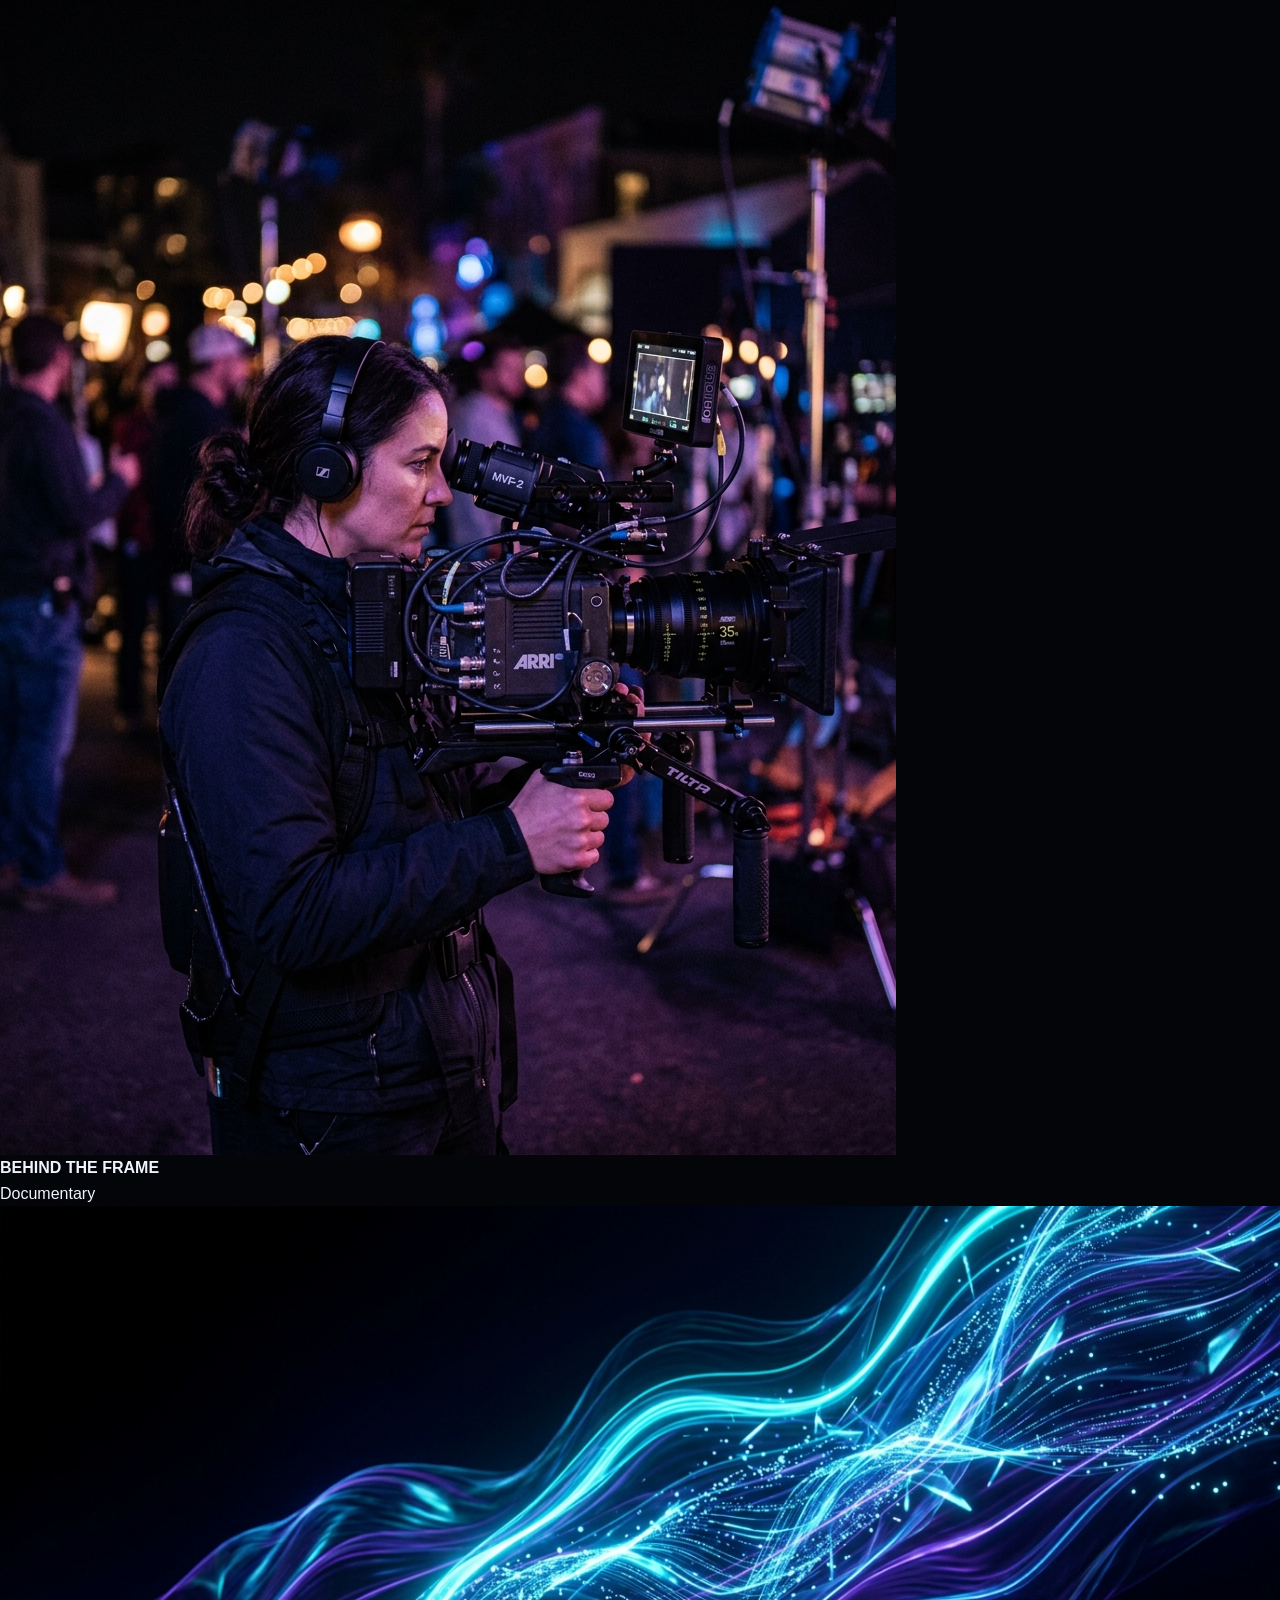
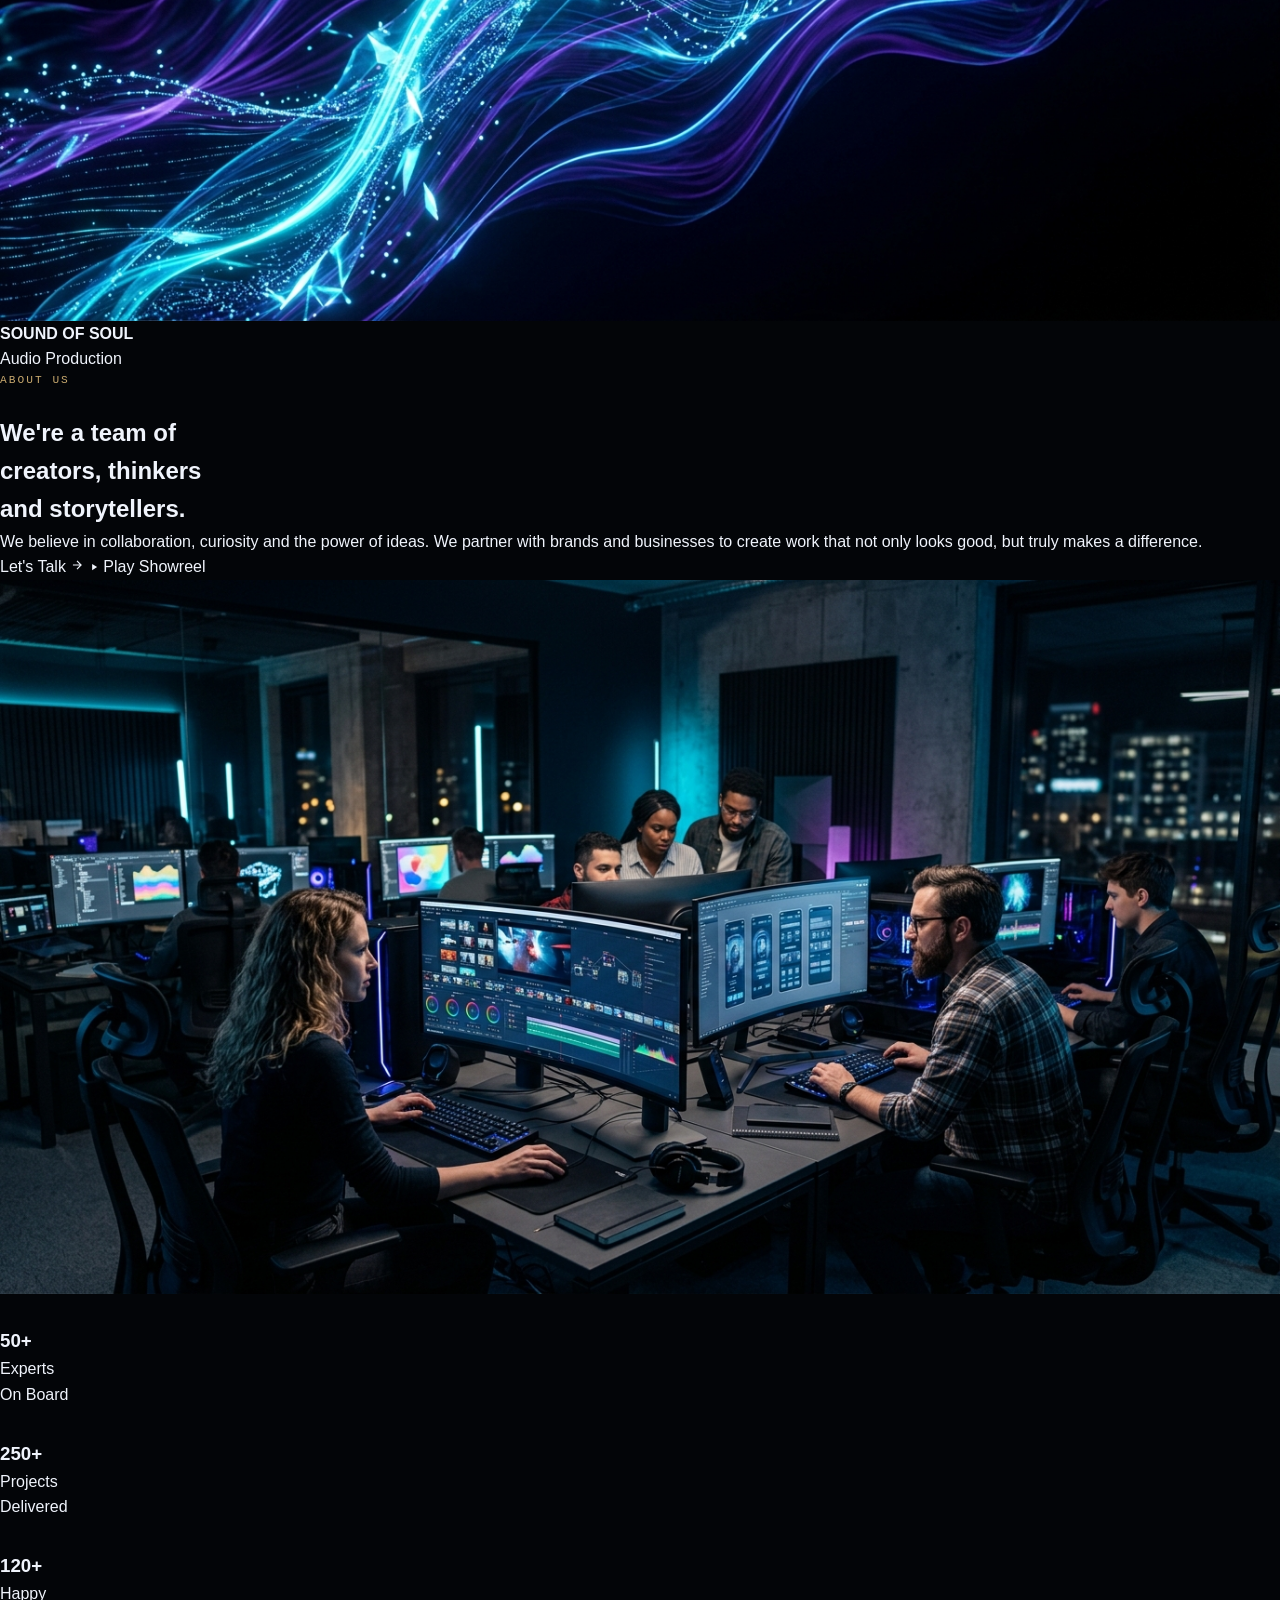
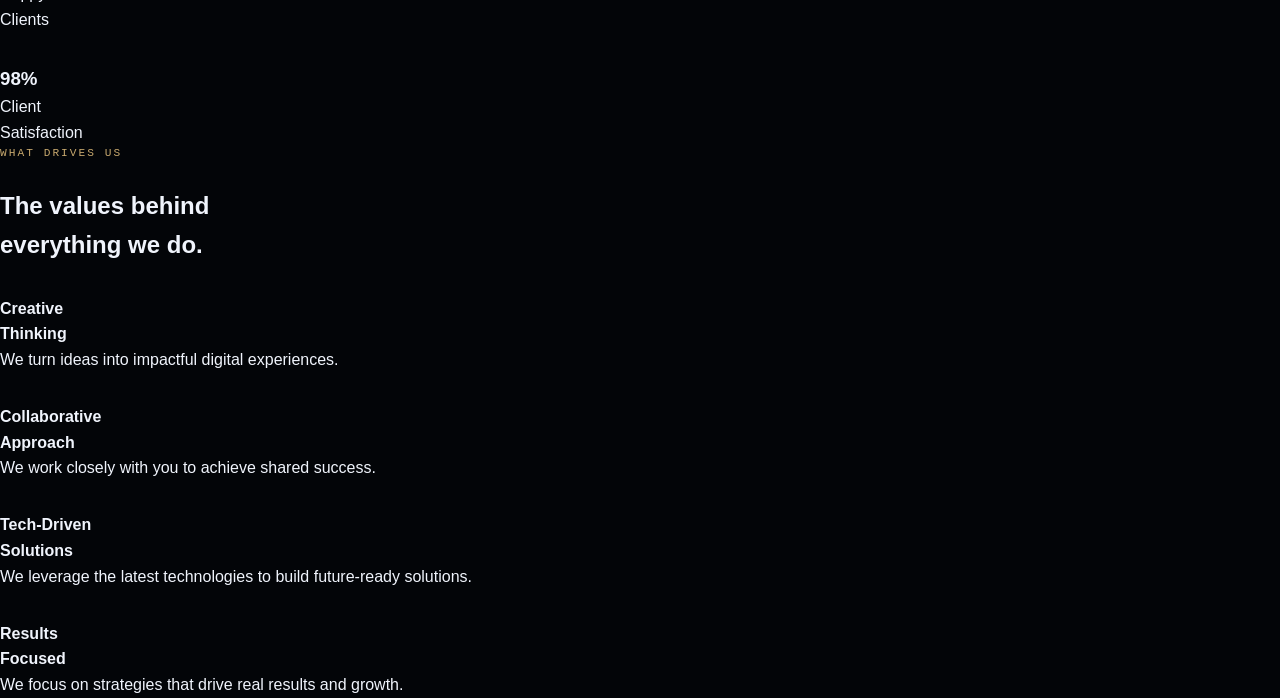
==== commit d48bc168: "chnage" ====
--- a/agency.html
+++ b/agency.html
@@ -24,9 +24,7 @@
       <li class="has-dropdown">
         <a href="index.html#services">Services <svg width="10" height="6" viewBox="0 0 10 6" fill="none" xmlns="http://www.w3.org/2000/svg"><path d="M1 1L5 5L9 1" stroke="currentColor" stroke-width="1.5" stroke-linecap="round" stroke-linejoin="round"/></svg></a>
         <div class="dropdown-menu">
-          <a href="technology-solutions.html">Technology Solutions</a>
           <a href="digital-marketing.html">Digital Marketing</a>
-          <a href="software-development.html">Software & App Development</a>
         </div>
       </li>
       <li><a href="agency.html#work">Work</a></li>
--- a/style.css
+++ b/style.css
@@ -1,894 +1,1822 @@
-@import url('https://fonts.googleapis.com/css2?family=Inter:wght@300;400;500;600;700;800;900&display=swap');
-
+/* ═══════════════════════════════════════════════════════════════
+   MIDCAV DIGITAL TECHNOLOGIES — Premium Website Stylesheet
+   ═══════════════════════════════════════════════════════════════ */
+
+/* ─── CSS CUSTOM PROPERTIES (Design Tokens) ─── */
 :root {
-  --clr-bg: #030407;
-  --clr-surface: #0a0b10;
-  --clr-surface-card: #0d0f16;
-  --clr-border: rgba(255,255,255,0.08);
-  --clr-cyan: #00f2fe;
-  --clr-cyan-dark: #0084ff;
-  --clr-purple: #7f00ff;
-  --clr-white: #ffffff;
-  --clr-muted: rgba(255,255,255,0.65);
-  --clr-muted-light: rgba(255,255,255,0.85);
-
-  --gradient-text: linear-gradient(90deg, #00f2fe 0%, #0084ff 50%, #7f00ff 100%);
-  --gradient-btn: linear-gradient(90deg, #00f2fe 0%, #0066ff 100%);
-
-  --font-main: 'Inter', sans-serif;
-  
-  --radius-sm: 8px;
-  --radius-md: 16px;
-  --radius-lg: 24px;
-  
-  --nav-h: 80px;
-}
-
-* {
+  /* Brand Colors */
+  --clr-bg:           #030508;
+  --clr-bg-2:         #070b12;
+  --clr-bg-3:         #0a0f1a;
+  --clr-surface:      #0d1422;
+  --clr-surface-2:    #121a2e;
+  --clr-border:       rgba(255,255,255,0.06);
+  --clr-border-hover: rgba(255,255,255,0.14);
+
+  /* Text */
+  --clr-text:         #f0f4fc;
+  --clr-text-muted:   rgba(240,244,252,0.55);
+  --clr-text-dim:     rgba(240,244,252,0.30);
+
+  /* Accent Palette */
+  --clr-gold:         #c8a96e;
+  --clr-gold-light:   #e8c98a;
+  --clr-gold-dim:     rgba(200,169,110,0.15);
+
+  /* Dimension Colors */
+  --clr-m: #f5b942;   /* METHOD — Amber Gold */
+  --clr-i: #3b9eff;   /* IMAGE — Electric Blue */
+  --clr-d: #00e5c3;   /* DESIGN — Cyan */
+  --clr-c: #c77dff;   /* CONTENT — Purple */
+  --clr-a: #ff6ab4;   /* AUDIO — Magenta */
+  --clr-v: #ff4d4d;   /* VIDEO — Cinematic Red */
+
+  /* Dimension dims */
+  --clr-m-dim: rgba(245,185,66,0.12);
+  --clr-i-dim: rgba(59,158,255,0.12);
+  --clr-d-dim: rgba(0,229,195,0.12);
+  --clr-c-dim: rgba(199,125,255,0.12);
+  --clr-a-dim: rgba(255,106,180,0.12);
+  --clr-v-dim: rgba(255,77,77,0.12);
+
+  /* Typography */
+  --font-display:  'Syne', sans-serif;
+  --font-body:     'Space Grotesk', sans-serif;
+  --font-mono:     'Space Mono', monospace;
+  --font-serif:    'Cormorant Garamond', serif;
+
+  /* Spacing */
+  --space-xs:   0.5rem;
+  --space-sm:   1rem;
+  --space-md:   2rem;
+  --space-lg:   4rem;
+  --space-xl:   8rem;
+  --space-2xl:  12rem;
+
+  /* Nav */
+  --nav-h: 72px;
+
+  /* Transitions */
+  --ease-smooth: cubic-bezier(0.25, 0.46, 0.45, 0.94);
+  --ease-spring: cubic-bezier(0.175, 0.885, 0.32, 1.275);
+  --ease-out:    cubic-bezier(0.0, 0.0, 0.2, 1);
+}
+
+/* ─── RESET & BASE ─── */
+*, *::before, *::after {
+  box-sizing: border-box;
   margin: 0;
   padding: 0;
-  box-sizing: border-box;
+}
+
+html {
+  scroll-behavior: smooth;
+  font-size: 16px;
+  -webkit-font-smoothing: antialiased;
+  -moz-osx-font-smoothing: grayscale;
 }
 
 body {
-  font-family: var(--font-main);
   background-color: var(--clr-bg);
-  color: var(--clr-white);
-  line-height: 1.5;
+  color: var(--clr-text);
+  font-family: var(--font-body);
+  line-height: 1.6;
   overflow-x: hidden;
-  -webkit-font-smoothing: antialiased;
-}
-
-a {
-  text-decoration: none;
-  color: inherit;
-}
-
-ul {
-  list-style: none;
-}
-
-/* NAVIGATION */
-#navbar {
+  cursor: none;
+}
+
+a { color: inherit; text-decoration: none; }
+button { border: none; background: none; cursor: none; font-family: inherit; }
+img { display: block; max-width: 100%; }
+canvas { display: block; }
+
+/* ─── SELECTION ─── */
+::selection {
+  background: var(--clr-gold);
+  color: var(--clr-bg);
+}
+
+/* ─── CUSTOM CURSOR ─── */
+.custom-cursor {
   position: fixed;
-  top: 0;
-  left: 0;
-  right: 0;
+  top: 0; left: 0;
+  pointer-events: none;
+  z-index: 10000;
+  mix-blend-mode: difference;
+}
+.cursor-dot {
+  position: absolute;
+  width: 6px; height: 6px;
+  background: #fff;
+  border-radius: 50%;
+  transform: translate(-50%, -50%);
+  transition: transform 0.1s var(--ease-smooth), width 0.3s, height 0.3s;
+}
+.cursor-ring {
+  position: absolute;
+  width: 38px; height: 38px;
+  border: 1px solid rgba(255,255,255,0.6);
+  border-radius: 50%;
+  transform: translate(-50%, -50%);
+  transition: transform 0.18s var(--ease-smooth), width 0.35s, height 0.35s, border-color 0.3s;
+}
+body:has(a:hover) .cursor-ring,
+body:has(button:hover) .cursor-ring {
+  width: 56px; height: 56px;
+  border-color: var(--clr-gold);
+}
+
+/* ─── SCROLLBAR ─── */
+::-webkit-scrollbar { width: 3px; }
+::-webkit-scrollbar-track { background: var(--clr-bg); }
+::-webkit-scrollbar-thumb { background: var(--clr-gold); border-radius: 2px; }
+
+/* ─── CONTAINER ─── */
+.container {
+  max-width: 1340px;
+  margin: 0 auto;
+  padding: 0 2rem;
+}
+
+/* ─── REVEAL ANIMATIONS ─── */
+.reveal-up {
+  opacity: 0;
+  transform: translateY(40px);
+  transition: opacity 0.8s var(--ease-out), transform 0.8s var(--ease-out);
+}
+.reveal-up.visible {
+  opacity: 1;
+  transform: translateY(0);
+}
+.reveal-card {
+  opacity: 0;
+  transform: translateY(50px) scale(0.97);
+  transition: opacity 0.7s var(--ease-out), transform 0.7s var(--ease-out);
+}
+.reveal-card.visible {
+  opacity: 1;
+  transform: translateY(0) scale(1);
+}
+
+/* ─── COMMON BUTTONS ─── */
+.btn-primary {
+  display: inline-flex;
+  align-items: center;
+  gap: 0.75rem;
+  padding: 0.875rem 2.25rem;
+  background: linear-gradient(135deg, var(--clr-gold) 0%, var(--clr-gold-light) 100%);
+  color: #070b12;
+  font-family: var(--font-body);
+  font-weight: 700;
+  font-size: 0.875rem;
+  letter-spacing: 0.05em;
+  text-transform: uppercase;
+  border-radius: 4px;
+  transition: transform 0.3s var(--ease-spring), box-shadow 0.3s var(--ease-smooth), gap 0.3s;
+  position: relative;
+  overflow: hidden;
+}
+.btn-primary::before {
+  content: '';
+  position: absolute;
+  inset: 0;
+  background: rgba(255,255,255,0.15);
+  opacity: 0;
+  transition: opacity 0.3s;
+}
+.btn-primary:hover { transform: translateY(-2px); box-shadow: 0 12px 40px rgba(200,169,110,0.35); gap: 1rem; }
+.btn-primary:hover::before { opacity: 1; }
+
+.btn-ghost {
+  display: inline-flex;
+  align-items: center;
+  gap: 0.5rem;
+  padding: 0.875rem 2.25rem;
+  border: 1px solid var(--clr-border-hover);
+  color: var(--clr-text);
+  font-family: var(--font-body);
+  font-weight: 500;
+  font-size: 0.875rem;
+  letter-spacing: 0.05em;
+  text-transform: uppercase;
+  border-radius: 4px;
+  transition: border-color 0.3s, background 0.3s, transform 0.3s var(--ease-spring);
+}
+.btn-ghost:hover {
+  border-color: var(--clr-gold);
+  background: var(--clr-gold-dim);
+  transform: translateY(-2px);
+}
+
+.btn-large { padding: 1.125rem 3rem; font-size: 1rem; }
+
+.btn-arrow {
+  transition: transform 0.3s var(--ease-spring);
+  flex-shrink: 0;
+}
+.btn-primary:hover .btn-arrow,
+.btn-ghost:hover .btn-arrow {
+  transform: translateX(4px);
+}
+
+/* ─── SECTION LABELS ─── */
+.section-label {
+  display: flex;
+  align-items: center;
+  gap: 1rem;
+  font-family: var(--font-mono);
+  font-size: 0.7rem;
+  letter-spacing: 0.18em;
+  text-transform: uppercase;
+  color: var(--clr-gold);
+  margin-bottom: 1.5rem;
+}
+.label-line {
+  flex: 1;
+  height: 1px;
+  background: var(--clr-border-hover);
+  max-width: 80px;
+}
+
+/* ═══════════════════ NAVIGATION ═══════════════════ */
+.navbar {
+  position: fixed;
+  top: 0; left: 0; right: 0;
+  z-index: 1000;
   height: var(--nav-h);
+  transition: background 0.4s var(--ease-smooth), backdrop-filter 0.4s, border-color 0.4s;
+  border-bottom: 1px solid transparent;
+}
+.navbar.scrolled {
+  background: rgba(3,5,8,0.88);
+  backdrop-filter: blur(20px) saturate(1.5);
+  -webkit-backdrop-filter: blur(20px) saturate(1.5);
+  border-color: var(--clr-border);
+}
+.nav-inner {
   display: flex;
   align-items: center;
   justify-content: space-between;
-  padding: 0 4%;
-  z-index: 100;
-  background: linear-gradient(180deg, rgba(3,4,7,0.9) 0%, rgba(3,4,7,0) 100%);
-  backdrop-filter: blur(10px);
-}
-
+  height: var(--nav-h);
+  padding: 0 2.5rem;
+}
 .nav-logo {
   display: flex;
-  flex-direction: column;
-}
-
-.nav-logo-main {
-  font-size: 1.5rem;
+  align-items: baseline;
+  gap: 1px;
+  transition: opacity 0.3s;
+}
+.nav-logo:hover { opacity: 0.75; }
+.logo-text {
+  font-family: var(--font-display);
   font-weight: 800;
-  color: var(--clr-cyan);
-  letter-spacing: 0.05em;
+  font-size: 1.35rem;
+  letter-spacing: 0.12em;
+  color: var(--clr-text);
+}
+.logo-dot {
+  font-size: 1.6rem;
+  color: var(--clr-gold);
   line-height: 1;
-}
-
-.nav-logo-sub {
-  font-size: 0.45rem;
-  font-weight: 600;
-  letter-spacing: 0.2em;
-  color: var(--clr-muted);
-  margin-top: 3px;
-}
-
+  margin-left: 1px;
+}
 .nav-links {
   display: flex;
+  align-items: center;
   gap: 2.5rem;
-  align-items: center;
-}
-
-.nav-links a {
-  font-size: 0.85rem;
-  font-weight: 500;
-  color: var(--clr-white);
-  display: flex;
-  align-items: center;
-  gap: 4px;
-  transition: color 0.2s;
-}
-
-.nav-links a:hover {
-  color: var(--clr-cyan);
-}
-
-.has-dropdown {
-  position: relative;
-  padding: 1rem 0; /* Add padding to increase hover area */
-}
-
-.dropdown-menu {
-  position: absolute;
-  top: 100%;
-  left: -1rem;
-  background: rgba(13, 15, 22, 0.95);
-  backdrop-filter: blur(10px);
-  border: 1px solid var(--clr-border);
-  border-radius: var(--radius-sm);
-  min-width: 240px;
-  display: flex;
-  flex-direction: column;
-  padding: 0.5rem 0;
-  opacity: 0;
-  visibility: hidden;
-  transform: translateY(10px);
-  transition: all 0.3s ease;
-  box-shadow: 0 10px 30px rgba(0, 0, 0, 0.5);
-}
-
-.has-dropdown:hover .dropdown-menu {
-  opacity: 1;
-  visibility: visible;
-  transform: translateY(0);
-}
-
-.dropdown-menu a {
-  padding: 0.8rem 1.5rem;
-  font-size: 0.85rem;
-  color: var(--clr-muted-light);
-  border-bottom: 1px solid rgba(255,255,255,0.03);
-}
-
-.dropdown-menu a:last-child {
-  border-bottom: none;
-}
-
-.dropdown-menu a:hover {
-  background: rgba(0, 242, 254, 0.05);
-  color: var(--clr-cyan);
-  padding-left: 1.8rem;
-}
-
-.nav-actions {
-  display: flex;
-  align-items: center;
-  gap: 1rem;
-}
-
-.nav-cta-outline {
+}
+.nav-link {
+  font-family: var(--font-body);
   font-size: 0.8rem;
   font-weight: 500;
-  padding: 0.5rem 1.25rem;
-  border-radius: 50px;
-  border: 1px solid var(--clr-cyan);
-  color: var(--clr-white);
-  transition: all 0.3s;
-}
-
-.nav-cta-outline:hover {
-  background: rgba(0, 242, 254, 0.1);
-}
-
-.hamburger-btn {
-  background: rgba(255,255,255,0.05);
-  border: none;
-  width: 40px;
-  height: 40px;
-  border-radius: 50%;
+  letter-spacing: 0.1em;
+  text-transform: uppercase;
+  color: var(--clr-text-muted);
+  position: relative;
+  transition: color 0.3s;
+}
+.nav-link::after {
+  content: '';
+  position: absolute;
+  bottom: -4px; left: 0;
+  width: 0; height: 1px;
+  background: var(--clr-gold);
+  transition: width 0.3s var(--ease-smooth);
+}
+.nav-link:hover { color: var(--clr-text); }
+.nav-link:hover::after { width: 100%; }
+
+.nav-cta {
+  display: flex;
+  align-items: center;
+  gap: 0.5rem;
+  padding: 0.55rem 1.4rem;
+  border: 1px solid var(--clr-gold);
+  color: var(--clr-gold);
+  font-family: var(--font-body);
+  font-size: 0.75rem;
+  font-weight: 600;
+  letter-spacing: 0.1em;
+  text-transform: uppercase;
+  border-radius: 3px;
+  transition: background 0.3s, color 0.3s, transform 0.3s var(--ease-spring);
+}
+.nav-cta:hover {
+  background: var(--clr-gold);
+  color: var(--clr-bg);
+  transform: scale(1.03);
+}
+
+.hamburger {
+  display: none;
+  flex-direction: column;
+  gap: 5px;
+  padding: 4px;
+}
+.hamburger span {
+  display: block;
+  width: 24px; height: 1.5px;
+  background: var(--clr-text);
+  transition: transform 0.3s, opacity 0.3s;
+}
+.hamburger.open span:nth-child(1) { transform: translateY(6.5px) rotate(45deg); }
+.hamburger.open span:nth-child(2) { opacity: 0; }
+.hamburger.open span:nth-child(3) { transform: translateY(-6.5px) rotate(-45deg); }
+
+.nav-mobile {
+  display: none;
+  flex-direction: column;
+  background: rgba(3,5,8,0.97);
+  border-top: 1px solid var(--clr-border);
+  padding: 1.5rem 2.5rem;
+  gap: 0.5rem;
+}
+.nav-mobile.open { display: flex; }
+.nav-mobile-link {
+  font-family: var(--font-body);
+  font-size: 1rem;
+  font-weight: 500;
+  color: var(--clr-text-muted);
+  padding: 0.75rem 0;
+  border-bottom: 1px solid var(--clr-border);
+  transition: color 0.3s;
+  letter-spacing: 0.05em;
+}
+.nav-mobile-link:hover { color: var(--clr-gold); }
+
+/* ═══════════════════ HERO ═══════════════════ */
+.hero {
+  position: relative;
+  min-height: 100svh;
   display: flex;
   align-items: center;
   justify-content: center;
-  color: var(--clr-white);
-  cursor: pointer;
-  transition: background 0.2s;
-}
-
-.hamburger-btn:hover {
-  background: rgba(255,255,255,0.1);
-}
-
-/* HERO SECTION */
-#hero {
-  position: relative;
-  min-height: 100vh;
-  display: flex;
-  align-items: center;
-  padding: 0 4%;
+  overflow: hidden;
   padding-top: var(--nav-h);
 }
-
-.hero-bg-container {
-  position: absolute;
-  top: 0;
-  right: 0;
-  width: 65%;
-  height: 100%;
-  z-index: -1;
-}
-
-.hero-bg-img {
-  width: 100%;
-  height: 100%;
-  object-fit: cover;
-  object-position: right center;
-}
-
-.hero-fade-overlay {
+.hero-canvas {
   position: absolute;
   inset: 0;
-  background: linear-gradient(90deg, var(--clr-bg) 0%, rgba(3,4,7,0.8) 20%, rgba(3,4,7,0) 60%),
-              linear-gradient(0deg, var(--clr-bg) 0%, rgba(3,4,7,0) 30%);
-}
-
+  width: 100%; height: 100%;
+  z-index: 0;
+}
+.hero-overlay {
+  position: absolute;
+  inset: 0;
+  background: radial-gradient(ellipse 80% 70% at 50% 40%, rgba(3,5,8,0) 0%, rgba(3,5,8,0.85) 100%);
+  z-index: 1;
+}
 .hero-content {
-  width: 100%;
-  max-width: 1400px;
-  margin: 0 auto;
-}
-
-.hero-left {
-  max-width: 600px;
-}
-
-.hero-label {
-  font-size: 0.75rem;
-  font-weight: 700;
-  letter-spacing: 0.1em;
-  color: var(--clr-cyan);
-  text-transform: uppercase;
-  margin-bottom: 1rem;
+  position: relative;
+  z-index: 2;
+  text-align: center;
+  max-width: 900px;
+  padding: 4rem 2rem;
+}
+.hero-eyebrow {
+  display: flex;
+  align-items: center;
+  justify-content: center;
+  gap: 1rem;
+  font-family: var(--font-mono);
+  font-size: 0.7rem;
+  letter-spacing: 0.2em;
+  text-transform: uppercase;
+  color: var(--clr-gold);
+  margin-bottom: 2rem;
+}
+.eyebrow-dot {
+  width: 5px; height: 5px;
+  background: var(--clr-gold);
+  border-radius: 50%;
+  animation: pulse-dot 2s ease-in-out infinite;
+}
+@keyframes pulse-dot {
+  0%, 100% { opacity: 1; transform: scale(1); }
+  50% { opacity: 0.4; transform: scale(0.6); }
 }
 
 .hero-headline {
-  font-size: clamp(2.5rem, 4vw, 4rem);
+  display: flex;
+  flex-direction: column;
+  align-items: center;
+  font-family: var(--font-display);
   font-weight: 800;
-  line-height: 1.1;
-  margin-bottom: 1.5rem;
-}
-
-.hero-headline .grad {
-  background: var(--gradient-text);
+  font-size: clamp(2rem, 6vw, 5.5rem);
+  line-height: 1.0;
+  letter-spacing: -0.02em;
+  margin-bottom: 2.5rem;
+  color: var(--clr-text);
+}
+.headline-line {
+  display: block;
+  overflow: hidden;
+}
+.accent-text {
+  background: linear-gradient(135deg, var(--clr-gold) 0%, var(--clr-gold-light) 60%, #fff 100%);
   -webkit-background-clip: text;
   -webkit-text-fill-color: transparent;
   background-clip: text;
 }
 
 .hero-sub {
-  font-size: 1rem;
-  color: var(--clr-muted-light);
-  line-height: 1.6;
-  margin-bottom: 2rem;
-  max-width: 500px;
-}
-
-.hero-actions {
-  display: flex;
-  gap: 1rem;
-  align-items: center;
-}
-
-.btn-primary {
-  display: inline-flex;
-  align-items: center;
-  gap: 8px;
-  background: var(--gradient-btn);
-  color: var(--clr-white);
-  padding: 0.8rem 1.5rem;
-  border-radius: 50px;
-  font-size: 0.9rem;
-  font-weight: 600;
-  border: none;
-  cursor: pointer;
-  transition: transform 0.2s, box-shadow 0.2s;
-}
-
-.btn-primary:hover {
-  transform: translateY(-2px);
-  box-shadow: 0 10px 20px rgba(0, 102, 255, 0.3);
-}
-
-.btn-showreel {
-  display: inline-flex;
-  align-items: center;
-  gap: 12px;
-  background: transparent;
-  color: var(--clr-white);
-  padding: 0.4rem 1.5rem 0.4rem 0.4rem;
-  border-radius: 50px;
+  font-family: var(--font-body);
+  font-size: clamp(1rem, 2vw, 1.2rem);
+  font-weight: 300;
+  color: var(--clr-text-muted);
+  line-height: 1.75;
+  margin-bottom: 1.5rem;
+}
+.hero-sub em {
+  color: var(--clr-text);
+  font-style: normal;
+  font-weight: 400;
+}
+.hero-manifesto {
+  font-family: var(--font-serif);
+  font-size: clamp(1.1rem, 2.5vw, 1.5rem);
+  font-style: italic;
+  color: var(--clr-text-muted);
+  margin-bottom: 2.5rem;
+  letter-spacing: 0.01em;
+}
+.hero-manifesto strong {
+  color: var(--clr-text);
+  font-style: normal;
+}
+
+.hero-tagline-strip {
+  display: flex;
+  align-items: center;
+  justify-content: center;
+  flex-wrap: wrap;
+  gap: 0.5rem 0.75rem;
+  font-family: var(--font-mono);
+  font-size: 0.65rem;
+  letter-spacing: 0.2em;
+  color: var(--clr-text-dim);
+  margin-bottom: 3rem;
+}
+.strip-bullet { color: var(--clr-gold); }
+
+.hero-ctas {
+  display: flex;
+  align-items: center;
+  justify-content: center;
+  gap: 1.25rem;
+  flex-wrap: wrap;
+}
+
+.hero-scroll-indicator {
+  position: absolute;
+  bottom: 2.5rem;
+  left: 50%;
+  transform: translateX(-50%);
+  z-index: 2;
+  display: flex;
+  flex-direction: column;
+  align-items: center;
+  gap: 0.5rem;
+  font-family: var(--font-mono);
+  font-size: 0.6rem;
+  letter-spacing: 0.2em;
+  color: var(--clr-text-dim);
+  animation: fade-bounce 3s ease-in-out infinite;
+}
+.scroll-line {
+  width: 1px;
+  height: 50px;
+  background: linear-gradient(to bottom, var(--clr-gold), transparent);
+  animation: scroll-grow 3s ease-in-out infinite;
+}
+@keyframes scroll-grow {
+  0%, 100% { height: 50px; opacity: 1; }
+  50% { height: 30px; opacity: 0.4; }
+}
+@keyframes fade-bounce {
+  0%, 100% { opacity: 0.6; transform: translateX(-50%) translateY(0); }
+  50% { opacity: 1; transform: translateX(-50%) translateY(-5px); }
+}
+
+/* ═══════════════════ DIMENSIONS INTRO ═══════════════════ */
+.dimensions-intro {
+  padding: var(--space-xl) 0;
+  background: var(--clr-bg);
+  position: relative;
+  overflow: hidden;
+}
+.dimensions-intro::before {
+  content: '';
+  position: absolute;
+  top: 0; left: 50%;
+  transform: translateX(-50%);
+  width: 1px; height: 120px;
+  background: linear-gradient(to bottom, transparent, var(--clr-border-hover));
+}
+
+.section-title {
+  font-family: var(--font-display);
+  font-weight: 800;
+  font-size: clamp(2.2rem, 5.5vw, 4.5rem);
+  line-height: 1.1;
+  letter-spacing: -0.02em;
+  margin-bottom: 1.5rem;
+  color: var(--clr-text);
+  text-align: center;
+}
+.section-title em {
+  font-style: normal;
+  background: linear-gradient(135deg, var(--clr-gold), var(--clr-gold-light));
+  -webkit-background-clip: text;
+  -webkit-text-fill-color: transparent;
+  background-clip: text;
+}
+.section-sub {
+  text-align: center;
+  font-size: 1.05rem;
+  color: var(--clr-text-muted);
+  line-height: 1.8;
+  margin-bottom: 4rem;
+}
+
+/* MIDCAV Journey */
+.midcav-journey {
+  max-width: 900px;
+  margin: 0 auto;
+}
+.journey-letters {
+  display: flex;
+  align-items: center;
+  justify-content: center;
+  flex-wrap: wrap;
+  gap: 0.5rem 0.25rem;
+  margin-bottom: 3rem;
+}
+.journey-letter {
+  display: flex;
+  flex-direction: column;
+  align-items: center;
+  gap: 0.5rem;
+  cursor: none;
+  transition: transform 0.3s var(--ease-spring);
+}
+.journey-letter:hover { transform: translateY(-6px); }
+.jl-char {
+  width: 70px; height: 70px;
+  display: flex;
+  align-items: center;
+  justify-content: center;
+  font-family: var(--font-display);
+  font-weight: 800;
+  font-size: 2rem;
   border: 1px solid var(--clr-border);
-  font-size: 0.9rem;
-  font-weight: 500;
-  cursor: pointer;
-  transition: background 0.2s, border-color 0.2s;
-}
-
-.btn-showreel:hover {
-  background: rgba(255,255,255,0.05);
-  border-color: rgba(255,255,255,0.2);
-}
-
-.showreel-play {
-  width: 32px;
-  height: 32px;
-  border-radius: 50%;
-  background: rgba(255,255,255,0.1);
-  display: flex;
-  align-items: center;
-  justify-content: center;
-}
-
-/* SERVICES STRIP */
-#services-strip {
-  padding: 0 4%;
-  margin-top: -80px; /* Pull up to overlap hero slightly */
+  border-radius: 8px;
+  background: var(--clr-surface);
+  color: var(--clr-gold);
+  transition: border-color 0.3s, background 0.3s, box-shadow 0.3s;
   position: relative;
-  z-index: 10;
-  margin-bottom: 5rem;
-}
-
-.services-grid {
-  display: grid;
-  grid-template-columns: repeat(6, 1fr);
-  gap: 1rem;
-}
-
-.service-card {
-  background: var(--clr-surface-card);
-  border: 1px solid var(--clr-border);
-  border-radius: var(--radius-md);
   overflow: hidden;
-  display: flex;
-  flex-direction: column;
-  transition: transform 0.3s, border-color 0.3s, box-shadow 0.3s;
-}
-
-.service-card:hover {
-  transform: translateY(-5px);
-  border-color: rgba(0, 242, 254, 0.3);
-  box-shadow: 0 10px 30px rgba(0, 0, 0, 0.5);
-}
-
-.service-img {
-  height: 120px;
-  background-size: cover;
-  background-position: center;
-  position: relative;
-}
-
-.service-img::after {
+}
+.jl-char::before {
   content: '';
   position: absolute;
   inset: 0;
-  background: linear-gradient(180deg, rgba(13,15,22,0) 0%, var(--clr-surface-card) 100%);
-}
-
-.service-card-content {
-  padding: 1.2rem;
-  display: flex;
-  flex-direction: column;
-  flex: 1;
+  background: var(--clr-gold-dim);
+  opacity: 0;
+  transition: opacity 0.3s;
+}
+.journey-letter:hover .jl-char {
+  border-color: var(--clr-gold);
+  box-shadow: 0 0 30px var(--clr-gold-dim), 0 0 60px var(--clr-gold-dim);
+}
+.journey-letter:hover .jl-char::before { opacity: 1; }
+.jl-label {
+  font-family: var(--font-mono);
+  font-size: 0.55rem;
+  letter-spacing: 0.18em;
+  text-transform: uppercase;
+  color: var(--clr-text-dim);
+  transition: color 0.3s;
+}
+.journey-letter:hover .jl-label { color: var(--clr-gold); }
+.journey-arrow {
+  font-size: 1.2rem;
+  color: var(--clr-border-hover);
+  margin-bottom: 1.5rem;
+  font-family: var(--font-mono);
+}
+
+.journey-philosophy {
+  display: flex;
+  align-items: center;
+  justify-content: center;
+  flex-wrap: wrap;
+  gap: 1rem;
+  margin-bottom: 2rem;
+  padding: 2rem;
+  border: 1px solid var(--clr-border);
+  border-radius: 12px;
+  background: var(--clr-surface);
+}
+.philosophy-item {
+  font-family: var(--font-serif);
+  font-size: clamp(0.95rem, 1.8vw, 1.15rem);
+  font-style: italic;
+  color: var(--clr-text-muted);
+  text-align: center;
+}
+.philosophy-divider {
+  width: 4px; height: 4px;
+  border-radius: 50%;
+  background: var(--clr-gold);
+  flex-shrink: 0;
+}
+
+.experience-trademark {
+  text-align: center;
+  font-family: var(--font-display);
+  font-size: 1.1rem;
+  font-weight: 600;
+  color: var(--clr-text-muted);
+  letter-spacing: 0.02em;
+}
+.experience-trademark strong {
+  color: var(--clr-gold);
+}
+
+/* ═══════════════════ SIX DIMENSIONS CARDS ═══════════════════ */
+.dimensions-section {
+  padding: var(--space-lg) 0 var(--space-xl);
+  background: var(--clr-bg-2);
   position: relative;
 }
-
-.service-icon {
-  color: var(--clr-cyan);
-  margin-bottom: 0.5rem;
-  margin-top: -20px;
+.dimensions-grid {
+  display: grid;
+  grid-template-columns: repeat(3, 1fr);
+  gap: 1.5px;
+  border: 1.5px solid var(--clr-border);
+  border-radius: 16px;
+  overflow: hidden;
+}
+
+.dim-card {
+  position: relative;
+  overflow: hidden;
+  background: var(--clr-bg-3);
+  transition: background 0.4s var(--ease-smooth);
+  cursor: none;
+}
+.dim-card:hover { background: var(--clr-surface); }
+
+/* Card Visual Area */
+.dim-card-visual {
+  position: relative;
+  width: 100%;
+  aspect-ratio: 4/3;
+  overflow: hidden;
+}
+.dim-canvas {
+  width: 100%; height: 100%;
+}
+
+/* Card Content */
+.dim-card-content {
+  padding: 1.75rem 2rem 2rem;
   position: relative;
   z-index: 2;
 }
-
-.service-num {
+.dim-header {
+  display: flex;
+  align-items: center;
+  gap: 0.6rem;
+  margin-bottom: 0.75rem;
+}
+.dim-letter {
+  font-family: var(--font-display);
+  font-weight: 800;
+  font-size: 1.1rem;
+  letter-spacing: 0.05em;
+}
+.dim-separator {
+  color: var(--clr-text-dim);
+  font-size: 0.9rem;
+}
+.dim-name {
+  font-family: var(--font-mono);
+  font-size: 0.65rem;
+  letter-spacing: 0.2em;
+  color: var(--clr-text-dim);
+}
+.dim-engine {
+  font-family: var(--font-display);
+  font-weight: 700;
+  font-size: 1.25rem;
+  letter-spacing: -0.01em;
+  color: var(--clr-text);
+  margin-bottom: 0.75rem;
+  line-height: 1.2;
+}
+.dim-description {
+  font-size: 0.875rem;
+  line-height: 1.65;
+  color: var(--clr-text-muted);
+  margin-bottom: 1.25rem;
+}
+.dim-tag {
+  display: inline-flex;
+  align-items: center;
+  font-family: var(--font-mono);
   font-size: 0.6rem;
-  color: var(--clr-muted);
-  margin-bottom: 0.2rem;
-}
-
-.service-title {
-  font-size: 1.1rem;
-  font-weight: 700;
-  margin-bottom: 0.5rem;
-}
-
-.service-desc {
-  font-size: 0.8rem;
-  color: var(--clr-muted);
-  line-height: 1.5;
-  margin-bottom: 1.5rem;
-}
-
-.service-arrow {
-  margin-top: auto;
-  align-self: flex-end;
-  width: 28px;
-  height: 28px;
-  border-radius: 50%;
-  border: 1px solid var(--clr-border);
-  display: flex;
-  align-items: center;
-  justify-content: center;
-  color: var(--clr-white);
-  transition: all 0.2s;
-}
-
-.service-card:hover .service-arrow {
-  background: var(--clr-white);
-  color: var(--clr-bg);
-}
-
-/* OUR WORK SECTION */
-#our-work {
-  padding: 4rem 4%;
-  margin-bottom: 2rem;
-}
-
-.work-container {
-  display: flex;
-  gap: 3rem;
-  align-items: center;
-}
-
-.work-left {
-  flex: 0 0 250px;
-}
-
-.section-label {
-  font-size: 0.75rem;
-  font-weight: 700;
-  letter-spacing: 0.1em;
-  color: var(--clr-cyan);
-  text-transform: uppercase;
-  margin-bottom: 1rem;
-}
-
-.section-title {
-  font-size: 2rem;
-  font-weight: 700;
-  line-height: 1.1;
-  margin-bottom: 1rem;
-}
-
-.section-desc {
-  font-size: 0.9rem;
-  color: var(--clr-muted);
-  line-height: 1.5;
-  margin-bottom: 1.5rem;
-}
-
-.btn-outline-pill {
-  display: inline-flex;
-  align-items: center;
-  gap: 8px;
-  padding: 0.6rem 1.25rem;
-  border-radius: 50px;
-  border: 1px solid var(--clr-border);
-  font-size: 0.85rem;
-  font-weight: 500;
-  color: var(--clr-white);
-  transition: all 0.2s;
-}
-
-.btn-outline-pill:hover {
-  background: rgba(255,255,255,0.05);
-  border-color: rgba(255,255,255,0.2);
-}
-
-.work-right {
-  flex: 1;
+  letter-spacing: 0.15em;
+  text-transform: uppercase;
+  padding: 0.35rem 0.85rem;
+  border-radius: 100px;
+  border: 1px solid;
+  opacity: 0.8;
+  transition: opacity 0.3s;
+}
+.dim-card:hover .dim-tag { opacity: 1; }
+
+/* Card Glow */
+.dim-card-glow {
+  position: absolute;
+  bottom: 0; left: 0;
+  width: 100%; height: 60%;
+  pointer-events: none;
+  opacity: 0;
+  transition: opacity 0.5s var(--ease-smooth);
+  background: radial-gradient(ellipse at 50% 100%, var(--glow-color, transparent) 0%, transparent 70%);
+  z-index: 1;
+}
+.dim-card:hover .dim-card-glow { opacity: 1; }
+
+/* Per-dimension color theming */
+.dim-method .dim-letter,
+.dim-method .dim-engine { color: var(--clr-m); }
+.dim-method .dim-tag { color: var(--clr-m); border-color: var(--clr-m); background: rgba(245,185,66,0.06); }
+.dim-glow-method { --glow-color: rgba(245,185,66,0.15); }
+
+.dim-image .dim-letter,
+.dim-image .dim-engine { color: var(--clr-i); }
+.dim-image .dim-tag { color: var(--clr-i); border-color: var(--clr-i); background: rgba(59,158,255,0.06); }
+.dim-glow-image { --glow-color: rgba(59,158,255,0.15); }
+
+.dim-design .dim-letter,
+.dim-design .dim-engine { color: var(--clr-d); }
+.dim-design .dim-tag { color: var(--clr-d); border-color: var(--clr-d); background: rgba(0,229,195,0.06); }
+.dim-glow-design { --glow-color: rgba(0,229,195,0.15); }
+
+.dim-content .dim-letter,
+.dim-content .dim-engine { color: var(--clr-c); }
+.dim-content .dim-tag { color: var(--clr-c); border-color: var(--clr-c); background: rgba(199,125,255,0.06); }
+.dim-glow-content { --glow-color: rgba(199,125,255,0.15); }
+
+.dim-audio .dim-letter,
+.dim-audio .dim-engine { color: var(--clr-a); }
+.dim-audio .dim-tag { color: var(--clr-a); border-color: var(--clr-a); background: rgba(255,106,180,0.06); }
+.dim-glow-audio { --glow-color: rgba(255,106,180,0.15); }
+
+.dim-video .dim-letter,
+.dim-video .dim-engine { color: var(--clr-v); }
+.dim-video .dim-tag { color: var(--clr-v); border-color: var(--clr-v); background: rgba(255,77,77,0.06); }
+.dim-glow-video { --glow-color: rgba(255,77,77,0.15); }
+
+/* Hover borders */
+.dim-method { border-bottom: 1px solid var(--clr-border); border-right: 1px solid var(--clr-border); }
+.dim-image { border-bottom: 1px solid var(--clr-border); border-right: 1px solid var(--clr-border); }
+.dim-design { border-bottom: 1px solid var(--clr-border); }
+.dim-content { border-right: 1px solid var(--clr-border); }
+.dim-audio { border-right: 1px solid var(--clr-border); }
+
+/* ═══════════════════ OUR EDGE ═══════════════════ */
+.edge-section {
+  position: relative;
+  padding: var(--space-xl) 0;
+  background: var(--clr-bg);
   overflow: hidden;
 }
-
-.work-projects {
-  display: flex;
-  gap: 1rem;
-}
-
-.project-card {
-  flex: 1;
-  min-width: 0;
-  cursor: pointer;
-}
-
-.project-img-container {
-  width: 100%;
-  aspect-ratio: 16/9;
-  border-radius: var(--radius-sm);
-  overflow: hidden;
-  margin-bottom: 1rem;
-  position: relative;
-}
-
-.project-img {
-  width: 100%;
-  height: 100%;
-  object-fit: cover;
-  transition: transform 0.5s ease;
-}
-
-.project-card:hover .project-img {
-  transform: scale(1.05);
-}
-
-.project-info {
-  padding-right: 1rem;
-}
-
-.project-name {
-  font-size: 0.95rem;
-  font-weight: 700;
-  margin-bottom: 0.2rem;
-  text-transform: uppercase;
-}
-
-.project-cat {
-  font-size: 0.75rem;
-  color: var(--clr-muted);
-}
-
-/* ABOUT US REDESIGN SECTION */
-#about-redesign {
-  padding: 6rem 4%;
-  background: radial-gradient(circle at 100% 0%, rgba(0, 242, 254, 0.05) 0%, var(--clr-bg) 50%);
-  position: relative;
-  overflow: hidden;
-}
-
-.about-top {
-  display: flex;
-  gap: 4rem;
-  align-items: center;
-  margin-bottom: 4rem;
+.edge-bg-canvas-wrap {
+  position: absolute;
+  inset: 0;
+  opacity: 0.4;
+}
+#edge-canvas { width: 100%; height: 100%; }
+
+.edge-grid {
+  display: grid;
+  grid-template-columns: 1fr 1fr;
+  gap: 5rem;
+  align-items: start;
   position: relative;
   z-index: 2;
 }
-
-.about-info {
-  flex: 1;
-  max-width: 500px;
-}
-
-.about-main-title {
-  font-size: clamp(2rem, 3.5vw, 3rem);
+.edge-headline {
+  font-family: var(--font-display);
   font-weight: 800;
-  line-height: 1.1;
-  margin-bottom: 1.5rem;
-}
-
-.text-cyan {
-  color: var(--clr-cyan);
-}
-
-.about-para {
+  font-size: clamp(2.5rem, 5vw, 4.5rem);
+  line-height: 1.05;
+  letter-spacing: -0.02em;
+  margin-bottom: 2rem;
+}
+.edge-headline em {
+  font-style: normal;
+  background: linear-gradient(135deg, var(--clr-gold), var(--clr-gold-light));
+  -webkit-background-clip: text;
+  -webkit-text-fill-color: transparent;
+  background-clip: text;
+}
+.edge-body {
   font-size: 1rem;
-  color: var(--clr-muted);
-  line-height: 1.6;
-  margin-bottom: 2rem;
-}
-
-.about-actions {
-  display: flex;
+  line-height: 1.8;
+  color: var(--clr-text-muted);
+  max-width: 420px;
+}
+
+.edge-pillar {
+  display: flex;
+  align-items: flex-start;
   gap: 1.5rem;
-  align-items: center;
-}
-
-.btn-cyan {
-  display: inline-flex;
-  align-items: center;
-  gap: 8px;
-  background: linear-gradient(90deg, #00f2fe 0%, #0084ff 100%);
-  color: var(--clr-bg);
-  padding: 0.8rem 1.8rem;
-  border-radius: 50px;
-  font-size: 0.95rem;
+  padding: 1.75rem 0;
+  border-bottom: 1px solid var(--clr-border);
+  transition: padding-left 0.3s var(--ease-smooth);
+}
+.edge-pillar:first-child { border-top: 1px solid var(--clr-border); }
+.edge-pillar:hover { padding-left: 0.5rem; }
+
+.pillar-number {
+  font-family: var(--font-mono);
+  font-size: 0.7rem;
+  color: var(--clr-gold);
+  opacity: 0.7;
+  padding-top: 0.2rem;
+  min-width: 24px;
+}
+.pillar-content { flex: 1; }
+.pillar-title {
+  font-family: var(--font-display);
   font-weight: 700;
-  border: none;
-  cursor: pointer;
-  transition: transform 0.2s, box-shadow 0.2s;
-  box-shadow: 0 4px 15px rgba(0, 242, 254, 0.3);
-}
-
-.btn-cyan:hover {
-  transform: translateY(-2px);
-  box-shadow: 0 8px 25px rgba(0, 242, 254, 0.5);
-  color: var(--clr-bg);
-}
-
-.btn-play {
-  display: inline-flex;
-  align-items: center;
-  gap: 12px;
-  color: var(--clr-white);
-  font-size: 0.95rem;
-  font-weight: 600;
-  transition: color 0.3s;
-}
-
-.btn-play:hover {
-  color: var(--clr-cyan);
-}
-
-.play-icon-circle {
-  width: 44px;
-  height: 44px;
-  border-radius: 50%;
-  border: 1px solid rgba(255,255,255,0.2);
-  display: flex;
-  align-items: center;
-  justify-content: center;
-  transition: all 0.3s;
-}
-
-.btn-play:hover .play-icon-circle {
-  border-color: var(--clr-cyan);
-  background: rgba(0, 242, 254, 0.1);
-  box-shadow: 0 0 15px rgba(0, 242, 254, 0.4);
-}
-
-.about-image-wrapper {
-  flex: 1.2;
-  position: relative;
-}
-
-.workspace-img {
-  width: 100%;
-  height: 450px;
-  object-fit: cover;
-  border-radius: var(--radius-md);
-  mask-image: linear-gradient(to right, rgba(0,0,0,1) 80%, rgba(0,0,0,0) 100%);
-  -webkit-mask-image: linear-gradient(to left, rgba(0,0,0,0) 0%, rgba(0,0,0,1) 20%);
-}
-
-.glass-card {
-  background: rgba(10, 12, 18, 0.7);
-  backdrop-filter: blur(12px);
-  border: 1px solid rgba(0, 242, 254, 0.15);
-  border-radius: var(--radius-md);
-  box-shadow: 0 15px 35px rgba(0,0,0,0.4);
-}
-
-.stats-box {
-  position: absolute;
-  bottom: -40px;
-  left: -80px;
-  display: flex;
-  gap: 2rem;
-  padding: 2rem 3rem;
-  align-items: center;
-  justify-content: space-between;
-  width: calc(100% + 40px);
-}
-
-.stat-item {
-  display: flex;
-  flex-direction: column;
-  align-items: center;
-  text-align: center;
-  gap: 0.5rem;
-}
-
-.stat-icon {
-  background: rgba(0, 242, 254, 0.05);
-  width: 50px;
-  height: 50px;
-  border-radius: 50%;
-  display: flex;
-  align-items: center;
-  justify-content: center;
-  margin-bottom: 0.5rem;
-  border: 1px solid rgba(0, 242, 254, 0.1);
-}
-
-.stat-num {
-  font-size: 1.8rem;
-  font-weight: 800;
-  color: var(--clr-white);
-  line-height: 1;
-}
-
-.stat-label {
-  font-size: 0.75rem;
-  color: var(--clr-muted);
-  line-height: 1.3;
-}
-
-.about-bottom {
-  margin-top: 8rem;
-}
-
-.values-header {
-  margin-bottom: 3rem;
-}
-
-.values-title {
-  font-size: 2rem;
-  font-weight: 700;
-  margin-bottom: 1rem;
-}
-
-.values-line {
-  width: 40px;
-  height: 3px;
-  background: var(--clr-cyan);
-  border-radius: 2px;
-}
-
-.values-grid {
-  display: grid;
-  grid-template-columns: repeat(4, 1fr);
-  gap: 1.5rem;
-}
-
-.value-card {
-  padding: 2rem;
-  display: flex;
-  flex-direction: column;
-  transition: all 0.3s ease;
-  position: relative;
-  overflow: hidden;
-}
-
-.value-card::before {
-  content: '';
-  position: absolute;
-  top: 0;
-  left: 0;
-  width: 100%;
-  height: 100%;
-  background: radial-gradient(circle at top right, rgba(0, 242, 254, 0.1), transparent 70%);
-  opacity: 0;
-  transition: opacity 0.3s ease;
-}
-
-.value-card:hover {
-  transform: translateY(-10px);
-  border-color: rgba(0, 242, 254, 0.4);
-  box-shadow: 0 20px 40px rgba(0, 242, 254, 0.1);
-}
-
-.value-card:hover::before {
-  opacity: 1;
-}
-
-.value-icon {
-  margin-bottom: 1.5rem;
-  position: relative;
-  z-index: 2;
-}
-
-.value-title {
-  font-size: 1.1rem;
-  font-weight: 700;
+  font-size: clamp(1rem, 2vw, 1.25rem);
+  letter-spacing: -0.01em;
+  color: var(--clr-text);
   margin-bottom: 1rem;
   line-height: 1.3;
+}
+.pillar-bar {
+  height: 2px;
+  background: var(--clr-border);
+  border-radius: 2px;
+  overflow: hidden;
+}
+.pillar-fill {
+  height: 100%;
+  width: 0;
+  background: linear-gradient(to right, var(--clr-gold), var(--clr-gold-light));
+  border-radius: 2px;
+  transition: width 1.2s var(--ease-out);
+}
+.edge-pillar.visible .pillar-fill { width: 100%; }
+#edge-p1.visible .pillar-fill { width: 88%; }
+#edge-p2.visible .pillar-fill { width: 94%; }
+#edge-p3.visible .pillar-fill { width: 80%; }
+#edge-p4.visible .pillar-fill { width: 96%; }
+
+/* ═══════════════════ CREATE SECTION ═══════════════════ */
+.create-section {
   position: relative;
-  z-index: 2;
-}
-
-.value-desc {
+  padding: var(--space-xl) 0;
+  background: var(--clr-bg-2);
+  overflow: hidden;
+  text-align: center;
+}
+.create-inner { position: relative; z-index: 2; }
+.create-label {
+  display: flex;
+  align-items: center;
+  justify-content: center;
+  gap: 1rem;
+  font-family: var(--font-mono);
+  font-size: 0.7rem;
+  letter-spacing: 0.18em;
+  text-transform: uppercase;
+  color: var(--clr-gold);
+  margin-bottom: 2rem;
+}
+.create-headline {
+  font-family: var(--font-display);
+  font-weight: 800;
+  font-size: clamp(3.5rem, 9vw, 8rem);
+  line-height: 0.9;
+  letter-spacing: -0.03em;
+  margin-bottom: 2.5rem;
+  color: var(--clr-text);
+}
+.create-accent {
+  background: linear-gradient(135deg, var(--clr-gold) 0%, var(--clr-gold-light) 100%);
+  -webkit-background-clip: text;
+  -webkit-text-fill-color: transparent;
+  background-clip: text;
+  display: block;
+}
+.create-body {
+  font-family: var(--font-serif);
+  font-size: clamp(1.1rem, 2.5vw, 1.5rem);
+  color: var(--clr-text-muted);
+  line-height: 1.7;
+  margin-bottom: 3.5rem;
+}
+.create-body strong { color: var(--clr-text); font-style: normal; }
+
+.create-engine-display {
+  margin: 0 auto 4rem;
+  max-width: 900px;
+}
+.engine-label {
+  font-family: var(--font-mono);
+  font-size: 0.6rem;
+  letter-spacing: 0.25em;
+  text-transform: uppercase;
+  color: var(--clr-text-dim);
+  margin-bottom: 1.5rem;
+}
+.engine-flow {
+  display: flex;
+  align-items: center;
+  justify-content: center;
+  flex-wrap: wrap;
+  gap: 0.5rem;
+  font-family: var(--font-mono);
+  font-size: clamp(0.65rem, 1.2vw, 0.85rem);
+  letter-spacing: 0.18em;
+}
+.ef-item {
+  padding: 0.6rem 1.2rem;
+  border-radius: 3px;
+  border: 1px solid;
+  font-weight: 700;
+  transition: transform 0.3s var(--ease-spring), box-shadow 0.3s;
+}
+.ef-item:hover { transform: translateY(-4px); }
+.ef-arrow {
+  color: var(--clr-text-dim);
+  font-size: 1rem;
+}
+.ef-m { color: var(--clr-m); border-color: rgba(245,185,66,0.3); background: rgba(245,185,66,0.05); }
+.ef-m:hover { box-shadow: 0 8px 24px rgba(245,185,66,0.2); }
+.ef-i { color: var(--clr-i); border-color: rgba(59,158,255,0.3); background: rgba(59,158,255,0.05); }
+.ef-i:hover { box-shadow: 0 8px 24px rgba(59,158,255,0.2); }
+.ef-d { color: var(--clr-d); border-color: rgba(0,229,195,0.3); background: rgba(0,229,195,0.05); }
+.ef-d:hover { box-shadow: 0 8px 24px rgba(0,229,195,0.2); }
+.ef-c { color: var(--clr-c); border-color: rgba(199,125,255,0.3); background: rgba(199,125,255,0.05); }
+.ef-c:hover { box-shadow: 0 8px 24px rgba(199,125,255,0.2); }
+.ef-a { color: var(--clr-a); border-color: rgba(255,106,180,0.3); background: rgba(255,106,180,0.05); }
+.ef-a:hover { box-shadow: 0 8px 24px rgba(255,106,180,0.2); }
+.ef-v { color: var(--clr-v); border-color: rgba(255,77,77,0.3); background: rgba(255,77,77,0.05); }
+.ef-v:hover { box-shadow: 0 8px 24px rgba(255,77,77,0.2); }
+
+/* Background Orbs */
+.create-bg-orbs { position: absolute; inset: 0; z-index: 0; pointer-events: none; overflow: hidden; }
+.orb {
+  position: absolute;
+  border-radius: 50%;
+  filter: blur(80px);
+  opacity: 0.15;
+  animation: orb-drift 12s ease-in-out infinite;
+}
+.orb-1 {
+  width: 500px; height: 500px;
+  background: var(--clr-gold);
+  top: -200px; left: -150px;
+  animation-duration: 15s;
+}
+.orb-2 {
+  width: 400px; height: 400px;
+  background: var(--clr-i);
+  bottom: -150px; right: -100px;
+  animation-duration: 18s;
+  animation-delay: -5s;
+}
+.orb-3 {
+  width: 300px; height: 300px;
+  background: var(--clr-c);
+  top: 50%; left: 60%;
+  animation-duration: 20s;
+  animation-delay: -10s;
+}
+@keyframes orb-drift {
+  0%, 100% { transform: translate(0, 0) scale(1); }
+  33% { transform: translate(30px, -20px) scale(1.05); }
+  66% { transform: translate(-20px, 30px) scale(0.95); }
+}
+
+/* ═══════════════════ CONTACT ═══════════════════ */
+.contact-section {
+  padding: var(--space-xl) 0;
+  background: var(--clr-bg);
+  border-top: 1px solid var(--clr-border);
+}
+.contact-grid {
+  display: grid;
+  grid-template-columns: 1fr 1.3fr;
+  gap: 6rem;
+  align-items: start;
+}
+.contact-headline {
+  font-family: var(--font-display);
+  font-weight: 800;
+  font-size: clamp(2rem, 4vw, 3.5rem);
+  line-height: 1.1;
+  letter-spacing: -0.02em;
+  margin: 1.5rem 0;
+}
+.contact-headline em {
+  font-style: normal;
+  background: linear-gradient(135deg, var(--clr-gold), var(--clr-gold-light));
+  -webkit-background-clip: text;
+  -webkit-text-fill-color: transparent;
+  background-clip: text;
+}
+.contact-body {
+  font-size: 1rem;
+  line-height: 1.75;
+  color: var(--clr-text-muted);
+  margin-bottom: 2.5rem;
+}
+.contact-info {
+  display: flex;
+  flex-direction: column;
+  gap: 1rem;
+}
+.contact-item {
+  display: flex;
+  flex-direction: column;
+  gap: 0.3rem;
+  padding: 1rem 1.25rem;
+  border: 1px solid var(--clr-border);
+  border-radius: 6px;
+  background: var(--clr-surface);
+}
+.ci-label {
+  font-family: var(--font-mono);
+  font-size: 0.6rem;
+  letter-spacing: 0.18em;
+  text-transform: uppercase;
+  color: var(--clr-gold);
+}
+.ci-value {
+  font-size: 0.9rem;
+  color: var(--clr-text-muted);
+}
+
+/* Contact Form */
+.contact-form { display: flex; flex-direction: column; gap: 1.25rem; }
+.form-row { display: grid; grid-template-columns: 1fr 1fr; gap: 1.25rem; }
+.form-group { display: flex; flex-direction: column; gap: 0.5rem; }
+.form-group label {
+  font-family: var(--font-mono);
+  font-size: 0.6rem;
+  letter-spacing: 0.15em;
+  text-transform: uppercase;
+  color: var(--clr-text-dim);
+}
+.form-group input,
+.form-group select,
+.form-group textarea {
+  background: var(--clr-surface);
+  border: 1px solid var(--clr-border);
+  border-radius: 6px;
+  padding: 0.875rem 1.1rem;
+  color: var(--clr-text);
+  font-family: var(--font-body);
+  font-size: 0.9rem;
+  outline: none;
+  transition: border-color 0.3s, background 0.3s, box-shadow 0.3s;
+  width: 100%;
+}
+.form-group select {
+  appearance: none;
+  cursor: none;
+  background-image: url("data:image/svg+xml,%3Csvg xmlns='http://www.w3.org/2000/svg' width='12' height='12' viewBox='0 0 12 12'%3E%3Cpath d='M2 4l4 4 4-4' stroke='%23c8a96e' fill='none' stroke-width='1.5' stroke-linecap='round'/%3E%3C/svg%3E");
+  background-repeat: no-repeat;
+  background-position: right 1rem center;
+  padding-right: 2.5rem;
+}
+.form-group select option { background: var(--clr-bg-3); }
+.form-group textarea { resize: vertical; min-height: 120px; }
+.form-group input:focus,
+.form-group select:focus,
+.form-group textarea:focus {
+  border-color: var(--clr-gold);
+  background: var(--clr-surface-2);
+  box-shadow: 0 0 0 3px var(--clr-gold-dim);
+}
+.form-group input::placeholder,
+.form-group textarea::placeholder { color: var(--clr-text-dim); }
+.btn-submit { width: 100%; justify-content: center; padding: 1rem; }
+
+/* ═══════════════════ FOOTER ═══════════════════ */
+.footer {
+  background: var(--clr-bg-3);
+  border-top: 1px solid var(--clr-border);
+  padding-top: 5rem;
+}
+.footer-top {
+  display: flex;
+  align-items: flex-start;
+  justify-content: space-between;
+  gap: 4rem;
+  max-width: 1340px;
+  margin: 0 auto;
+  padding: 0 2rem 4rem;
+}
+.footer-logo {
+  font-family: var(--font-display);
+  font-weight: 800;
+  font-size: 2.5rem;
+  letter-spacing: 0.1em;
+  color: var(--clr-text);
+  margin-bottom: 1rem;
+}
+.footer-logo-dot { color: var(--clr-gold); }
+.footer-tagline {
+  font-size: 0.8rem;
+  color: var(--clr-text-dim);
+  line-height: 1.7;
+  letter-spacing: 0.03em;
+  margin-bottom: 0.5rem;
+}
+.footer-mantra {
+  font-family: var(--font-serif);
+  font-style: italic;
+  font-size: 1rem;
+  color: var(--clr-gold);
+}
+.footer-nav-cols {
+  display: flex;
+  gap: 4rem;
+}
+.footer-col {
+  display: flex;
+  flex-direction: column;
+  gap: 0.75rem;
+}
+.footer-col h4 {
+  font-family: var(--font-mono);
+  font-size: 0.6rem;
+  letter-spacing: 0.18em;
+  text-transform: uppercase;
+  color: var(--clr-text-dim);
+  margin-bottom: 0.5rem;
+}
+.footer-col a {
+  font-size: 0.875rem;
+  color: var(--clr-text-muted);
+  transition: color 0.3s;
+}
+.footer-col a:hover { color: var(--clr-gold); }
+.footer-bottom {
+  max-width: 1340px;
+  margin: 0 auto;
+  padding: 0 2rem 2.5rem;
+}
+.footer-separator {
+  height: 1px;
+  background: var(--clr-border);
+  margin-bottom: 2rem;
+}
+.footer-bottom-inner {
+  display: flex;
+  align-items: center;
+  justify-content: space-between;
+  flex-wrap: wrap;
+  gap: 1rem;
+}
+.footer-copy {
+  font-size: 0.75rem;
+  color: var(--clr-text-dim);
+}
+.footer-pills {
+  display: flex;
+  flex-wrap: wrap;
+  gap: 0.5rem;
+}
+.footer-pill {
+  padding: 0.3rem 0.75rem;
+  border: 1px solid var(--clr-border);
+  border-radius: 100px;
+  font-family: var(--font-mono);
+  font-size: 0.55rem;
+  letter-spacing: 0.15em;
+  color: var(--clr-text-dim);
+  transition: border-color 0.3s, color 0.3s;
+}
+.footer-pill:hover { border-color: var(--clr-gold); color: var(--clr-gold); }
+
+/* ═══════════════════ RESPONSIVE ═══════════════════ */
+.hide-mobile { display: inline; }
+
+@media (max-width: 1100px) {
+  .dimensions-grid { grid-template-columns: repeat(2, 1fr); }
+  .dim-design { border-right: 1px solid var(--clr-border); }
+  .dim-content { border-bottom: 1px solid var(--clr-border); }
+  .dim-audio { border-bottom: 1px solid var(--clr-border); }
+}
+
+@media (max-width: 900px) {
+  .nav-links, .nav-cta { display: none; }
+  .hamburger { display: flex; }
+  .edge-grid { grid-template-columns: 1fr; gap: 3rem; }
+  .contact-grid { grid-template-columns: 1fr; gap: 3rem; }
+  .footer-top { flex-direction: column; gap: 3rem; }
+  .footer-nav-cols { flex-wrap: wrap; gap: 2rem; }
+  .form-row { grid-template-columns: 1fr; }
+}
+
+@media (max-width: 640px) {
+  :root { --space-xl: 5rem; --space-lg: 3rem; }
+  .hide-mobile { display: none; }
+  .dimensions-grid { grid-template-columns: 1fr; }
+  .dim-card { border-right: none !important; border-bottom: 1px solid var(--clr-border) !important; }
+  .journey-letters { gap: 0.25rem; }
+  .jl-char { width: 52px; height: 52px; font-size: 1.5rem; }
+  .journey-arrow { font-size: 0.8rem; }
+  .footer-nav-cols { gap: 1.5rem; }
+  .engine-flow { gap: 0.35rem; }
+  .ef-item { padding: 0.45rem 0.75rem; font-size: 0.6rem; }
+  .hero-ctas { flex-direction: column; align-items: center; }
+}
+
+/* ═══════════════════ MISC UTILITIES ═══════════════════ */
+@keyframes spin { to { transform: rotate(360deg); } }
+@keyframes shimmer {
+  0% { background-position: -200% 0; }
+  100% { background-position: 200% 0; }
+}
+
+/* ═══════════════════════════════════════════════════════════════
+   MIDCAV CINEMATIC SCROLL BACKGROUND — Section Transparency
+   Allows the fixed z-index:-10 background stage to show through
+   all page sections while keeping content fully readable.
+   ═══════════════════════════════════════════════════════════════ */
+
+/* Make all primary sections semi-transparent / layered */
+.hero {
+  background: transparent !important;
+}
+
+.dimensions-intro {
+  background: rgba(3,5,8,0.70) !important;
+  backdrop-filter: blur(0px);
+}
+
+.dimensions-section {
+  background: rgba(7,11,18,0.72) !important;
+}
+
+.edge-section {
+  background: rgba(3,5,8,0.68) !important;
+}
+
+.create-section {
+  background: rgba(7,11,18,0.72) !important;
+}
+
+.contact-section {
+  background: rgba(3,5,8,0.80) !important;
+}
+
+.footer {
+  background: rgba(10,15,26,0.90) !important;
+}
+
+/* Dimension cards get subtle glass effect */
+.dim-card {
+  background: rgba(10,15,26,0.78) !important;
+  backdrop-filter: blur(12px);
+  -webkit-backdrop-filter: blur(12px);
+}
+.dim-card:hover {
+  background: rgba(13,20,34,0.88) !important;
+}
+
+/* Edge canvas wrap stays subtle */
+.edge-bg-canvas-wrap {
+  opacity: 0.25 !important;
+}
+
+/* Orbs in create section */
+.create-bg-orbs { opacity: 0.8; }
+
+/* Contact items glass */
+.contact-item {
+  background: rgba(13,20,34,0.75) !important;
+  backdrop-filter: blur(8px);
+  -webkit-backdrop-filter: blur(8px);
+}
+
+/* Journey philosophy block */
+.journey-philosophy {
+  background: rgba(13,20,34,0.75) !important;
+  backdrop-filter: blur(8px);
+  -webkit-backdrop-filter: blur(8px);
+}
+
+/* Form inputs */
+.form-group input,
+.form-group select,
+.form-group textarea {
+  background: rgba(13,20,34,0.80) !important;
+  backdrop-filter: blur(8px);
+  -webkit-backdrop-filter: blur(8px);
+}
+
+/* Navbar glassmorphism enhancement */
+.navbar {
+  background: rgba(3,5,8,0.30) !important;
+  backdrop-filter: blur(16px) saturate(1.8) !important;
+  -webkit-backdrop-filter: blur(16px) saturate(1.8) !important;
+  border-bottom: 1px solid rgba(255,255,255,0.05) !important;
+}
+.navbar.scrolled {
+  background: rgba(3,5,8,0.82) !important;
+  backdrop-filter: blur(24px) saturate(2) !important;
+  -webkit-backdrop-filter: blur(24px) saturate(2) !important;
+  border-color: rgba(255,255,255,0.07) !important;
+}
+
+/* Mobile nav overlay */
+.nav-mobile {
+  background: rgba(3,5,8,0.97) !important;
+  backdrop-filter: blur(20px) !important;
+  -webkit-backdrop-filter: blur(20px) !important;
+}
+
+
+/* ═══════════════════════════════════════════════════════════════
+   HOME INTRO SECTION — Full MIDCAV Corporate Overview
+   ═══════════════════════════════════════════════════════════════ */
+
+.home-intro-section {
+  position: relative;
+  padding: calc(var(--nav-h) + 5rem) 0 6rem;
+  overflow: hidden;
+  /* Background image with cinematic dark overlay */
+  background:
+    linear-gradient(
+      to bottom,
+      rgba(3,5,8,0.72) 0%,
+      rgba(4,7,15,0.60) 40%,
+      rgba(3,5,8,0.78) 100%
+    ),
+    linear-gradient(
+      105deg,
+      rgba(3,5,8,0.55) 0%,
+      transparent 60%
+    ),
+    url('home_intro_bg.jpg') center center / cover no-repeat fixed;
+}
+
+/* ─── Ambient Background ─── */
+.hi-bg-orbs {
+  position: absolute;
+  inset: 0;
+  pointer-events: none;
+  z-index: 0;
+}
+.hi-orb {
+  position: absolute;
+  border-radius: 50%;
+  filter: blur(120px);
+  opacity: 0.18;
+  animation: hi-orb-drift 18s ease-in-out infinite alternate;
+}
+.hi-orb-1 {
+  width: 700px; height: 700px;
+  top: -15%; left: -10%;
+  background: radial-gradient(circle, #c8a96e 0%, transparent 70%);
+  animation-duration: 22s;
+}
+.hi-orb-2 {
+  width: 500px; height: 500px;
+  top: 30%; right: -8%;
+  background: radial-gradient(circle, #3b9eff 0%, transparent 70%);
+  opacity: 0.14;
+  animation-duration: 18s;
+  animation-delay: -6s;
+}
+.hi-orb-3 {
+  width: 400px; height: 400px;
+  bottom: 5%; left: 35%;
+  background: radial-gradient(circle, #c77dff 0%, transparent 70%);
+  opacity: 0.12;
+  animation-duration: 26s;
+  animation-delay: -12s;
+}
+@keyframes hi-orb-drift {
+  0%   { transform: translate(0,0) scale(1); }
+  50%  { transform: translate(40px, -30px) scale(1.06); }
+  100% { transform: translate(-20px, 20px) scale(0.97); }
+}
+.hi-grid-overlay {
+  position: absolute;
+  inset: 0;
+  background-image:
+    linear-gradient(rgba(255,255,255,0.025) 1px, transparent 1px),
+    linear-gradient(90deg, rgba(255,255,255,0.025) 1px, transparent 1px);
+  background-size: 60px 60px;
+  mask-image: linear-gradient(to bottom, transparent, rgba(0,0,0,0.5) 20%, rgba(0,0,0,0.5) 80%, transparent);
+}
+
+/* ─── Container ─── */
+.hi-container {
+  position: relative;
+  z-index: 1;
+  max-width: 1200px;
+}
+
+/* ─── Eyebrow ─── */
+.hi-eyebrow {
+  display: flex;
+  align-items: center;
+  gap: 1rem;
+  margin-bottom: 2rem;
+}
+.hi-eyebrow-line {
+  flex: 1;
+  max-width: 60px;
+  height: 1px;
+  background: var(--clr-gold);
+  opacity: 0.5;
+}
+.hi-eyebrow-label {
+  font-family: var(--font-mono);
+  font-size: 0.7rem;
+  letter-spacing: 0.22em;
+  color: var(--clr-gold);
+  text-transform: uppercase;
+  opacity: 0.85;
+}
+
+/* ─── Main Headline ─── */
+.hi-headline {
+  font-family: var(--font-display);
+  font-size: clamp(1.6rem, 3.5vw, 3rem);
+  font-weight: 800;
+  line-height: 1.08;
+  letter-spacing: -0.02em;
+  color: var(--clr-text);
+  margin-bottom: 1.6rem;
+}
+.hi-headline-em {
+  font-style: italic;
+  color: var(--clr-gold-light);
+}
+.hi-headline-accent {
+  background: linear-gradient(120deg, #f5b942, #e8c98a, #c8a96e);
+  -webkit-background-clip: text;
+  -webkit-text-fill-color: transparent;
+  background-clip: text;
+}
+
+/* ─── Tagline ─── */
+.hi-tagline {
+  font-family: var(--font-mono);
   font-size: 0.85rem;
-  color: var(--clr-muted);
-  line-height: 1.5;
+  letter-spacing: 0.12em;
+  color: var(--clr-gold);
+  opacity: 0.8;
+  text-transform: uppercase;
+  margin-bottom: 1.5rem;
+}
+
+/* ─── Intro paragraph ─── */
+.hi-intro {
+  font-size: 1.08rem;
+  line-height: 1.8;
+  color: var(--clr-text-muted);
+  max-width: 780px;
+  margin-bottom: 2.5rem;
+}
+.hi-intro strong { color: var(--clr-text); font-weight: 600; }
+
+/* ─── What We Do strip ─── */
+.hi-what-strip {
+  display: flex;
+  align-items: center;
+  gap: 1.2rem;
+  flex-wrap: wrap;
+  padding: 1.2rem 1.6rem;
+  border: 1px solid var(--clr-border);
+  border-radius: 12px;
+  background: rgba(255,255,255,0.025);
+  backdrop-filter: blur(8px);
+  margin-bottom: 4rem;
+}
+.hi-what-label {
+  font-family: var(--font-mono);
+  font-size: 0.65rem;
+  letter-spacing: 0.18em;
+  text-transform: uppercase;
+  color: var(--clr-gold);
+  white-space: nowrap;
+}
+.hi-what-pills {
+  display: flex;
+  flex-wrap: wrap;
+  gap: 0.5rem;
+}
+.hi-what-pills span {
+  font-size: 0.75rem;
+  font-weight: 600;
+  letter-spacing: 0.08em;
+  text-transform: uppercase;
+  padding: 0.3rem 0.85rem;
+  border-radius: 100px;
+  background: rgba(200,169,110,0.1);
+  border: 1px solid rgba(200,169,110,0.25);
+  color: var(--clr-gold-light);
+  transition: background 0.25s, border-color 0.25s;
+}
+.hi-what-pills span:hover {
+  background: rgba(200,169,110,0.2);
+  border-color: rgba(200,169,110,0.5);
+}
+
+/* ─── Ecosystem block ─── */
+.hi-ecosystem {
+  margin-bottom: 5rem;
+}
+.hi-eco-header {
+  margin-bottom: 2.5rem;
+}
+.hi-eco-kicker {
+  display: block;
+  font-family: var(--font-mono);
+  font-size: 0.68rem;
+  letter-spacing: 0.22em;
+  text-transform: uppercase;
+  color: var(--clr-gold);
+  margin-bottom: 0.8rem;
+  opacity: 0.75;
+}
+.hi-eco-sub {
+  font-size: 1.05rem;
+  line-height: 1.7;
+  color: var(--clr-text-muted);
+  max-width: 700px;
+}
+.hi-eco-sub strong { color: var(--clr-text); }
+
+/* ─── Dimension Tiles Grid ─── */
+.hi-dims-grid {
+  display: grid;
+  grid-template-columns: repeat(3, 1fr);
+  gap: 1.2rem;
+}
+@media (max-width: 900px) { .hi-dims-grid { grid-template-columns: repeat(2, 1fr); } }
+@media (max-width: 580px) { .hi-dims-grid { grid-template-columns: 1fr; } }
+
+.hi-dim-tile {
   position: relative;
-  z-index: 2;
-}
-
-/* RESPONSIVE */
-@media (max-width: 1200px) {
-  .services-grid {
-    grid-template-columns: repeat(3, 1fr);
-  }
-  .about-top {
-    flex-direction: column;
-    align-items: flex-start;
-  }
-  .about-image-wrapper {
-    width: 100%;
-  }
-  .stats-box {
-    position: relative;
-    bottom: 0;
-    left: 0;
-    width: 100%;
-    margin-top: 2rem;
-    flex-wrap: wrap;
-    justify-content: center;
-  }
-  .values-grid {
-    grid-template-columns: repeat(2, 1fr);
-  }
-}
-
-@media (max-width: 900px) {
-  .work-container {
-    flex-direction: column;
-    align-items: flex-start;
-  }
-  .work-left, .work-right {
-    width: 100%;
-  }
-  .work-projects {
-    overflow-x: auto;
-    padding-bottom: 1rem;
-  }
-  .project-card {
-    min-width: 260px;
-  }
-  .hero-bg-container {
-    width: 100%;
-    opacity: 0.5;
-  }
-  .hero-left {
-    position: relative;
-    z-index: 2;
-  }
-}
-
+  padding: 1.8rem 1.6rem;
+  border-radius: 16px;
+  border: 1px solid var(--clr-border);
+  background: rgba(255,255,255,0.02);
+  backdrop-filter: blur(10px);
+  overflow: hidden;
+  transition: transform 0.3s var(--ease-smooth), border-color 0.3s, box-shadow 0.3s;
+  cursor: default;
+}
+.hi-dim-tile:hover { transform: translateY(-4px); }
+
+.hi-dim-m:hover { border-color: rgba(245,185,66,0.35);  box-shadow: 0 12px 40px rgba(245,185,66,0.1); }
+.hi-dim-i:hover { border-color: rgba(59,158,255,0.35);  box-shadow: 0 12px 40px rgba(59,158,255,0.1); }
+.hi-dim-d:hover { border-color: rgba(0,229,195,0.35);   box-shadow: 0 12px 40px rgba(0,229,195,0.1); }
+.hi-dim-c:hover { border-color: rgba(199,125,255,0.35); box-shadow: 0 12px 40px rgba(199,125,255,0.1); }
+.hi-dim-a:hover { border-color: rgba(255,106,180,0.35); box-shadow: 0 12px 40px rgba(255,106,180,0.1); }
+.hi-dim-v:hover { border-color: rgba(255,77,77,0.35);   box-shadow: 0 12px 40px rgba(255,77,77,0.1); }
+
+.hi-dim-top {
+  display: flex;
+  align-items: center;
+  gap: 0.5rem;
+  margin-bottom: 0.9rem;
+}
+.hi-dim-letter {
+  font-family: var(--font-display);
+  font-size: 1.9rem;
+  font-weight: 800;
+  line-height: 1;
+}
+.hi-dim-m .hi-dim-letter { color: var(--clr-m); }
+.hi-dim-i .hi-dim-letter { color: var(--clr-i); }
+.hi-dim-d .hi-dim-letter { color: var(--clr-d); }
+.hi-dim-c .hi-dim-letter { color: var(--clr-c); }
+.hi-dim-a .hi-dim-letter { color: var(--clr-a); }
+.hi-dim-v .hi-dim-letter { color: var(--clr-v); }
+
+.hi-dim-dash { font-size: 1.1rem; color: var(--clr-text-dim); }
+.hi-dim-name {
+  font-family: var(--font-display);
+  font-size: 0.78rem;
+  font-weight: 700;
+  letter-spacing: 0.16em;
+  color: var(--clr-text-muted);
+  text-transform: uppercase;
+}
+
+.hi-dim-tagline {
+  font-size: 0.88rem;
+  font-weight: 600;
+  color: var(--clr-text);
+  margin-bottom: 0.5rem;
+}
+.hi-dim-desc {
+  font-size: 0.8rem;
+  line-height: 1.65;
+  color: var(--clr-text-muted);
+}
+
+.hi-dim-glow {
+  position: absolute;
+  bottom: -40px; right: -40px;
+  width: 140px; height: 140px;
+  border-radius: 50%;
+  filter: blur(60px);
+  opacity: 0;
+  transition: opacity 0.4s;
+  pointer-events: none;
+}
+.hi-dim-tile:hover .hi-dim-glow { opacity: 0.5; }
+.hi-dim-m .hi-dim-glow { background: var(--clr-m); }
+.hi-dim-i .hi-dim-glow { background: var(--clr-i); }
+.hi-dim-d .hi-dim-glow { background: var(--clr-d); }
+.hi-dim-c .hi-dim-glow { background: var(--clr-c); }
+.hi-dim-a .hi-dim-glow { background: var(--clr-a); }
+.hi-dim-v .hi-dim-glow { background: var(--clr-v); }
+
+/* ─── Why MIDCAV ─── */
+.hi-why { margin-bottom: 4.5rem; }
+.hi-why-header { margin-bottom: 2rem; }
+.hi-why-kicker {
+  font-family: var(--font-display);
+  font-size: clamp(1.5rem, 3vw, 2.4rem);
+  font-weight: 800;
+  color: var(--clr-text);
+  display: block;
+}
+.hi-why-grid {
+  display: grid;
+  grid-template-columns: repeat(3, 1fr);
+  gap: 1.2rem;
+}
+@media (max-width: 900px) { .hi-why-grid { grid-template-columns: repeat(2, 1fr); } }
+@media (max-width: 580px) { .hi-why-grid { grid-template-columns: 1fr; } }
+
+.hi-why-item {
+  display: flex;
+  align-items: flex-start;
+  gap: 1rem;
+  padding: 1.4rem;
+  border: 1px solid var(--clr-border);
+  border-radius: 12px;
+  background: rgba(255,255,255,0.015);
+  transition: border-color 0.3s, background 0.3s;
+}
+.hi-why-item:hover {
+  border-color: rgba(200,169,110,0.25);
+  background: rgba(200,169,110,0.04);
+}
+.hi-why-icon {
+  font-size: 1rem;
+  color: var(--clr-gold);
+  margin-top: 0.1rem;
+  flex-shrink: 0;
+}
+.hi-why-item strong {
+  display: block;
+  font-size: 0.9rem;
+  font-weight: 700;
+  color: var(--clr-text);
+  margin-bottom: 0.35rem;
+}
+.hi-why-item p {
+  font-size: 0.8rem;
+  line-height: 1.6;
+  color: var(--clr-text-muted);
+}
+
+/* ─── Journey Flow ─── */
+.hi-journey {
+  text-align: center;
+  padding: 3rem 2rem;
+  border: 1px solid var(--clr-border);
+  border-radius: 20px;
+  background: rgba(255,255,255,0.015);
+  backdrop-filter: blur(8px);
+  margin-bottom: 4rem;
+}
+.hi-journey-label {
+  display: block;
+  font-family: var(--font-mono);
+  font-size: 0.65rem;
+  letter-spacing: 0.2em;
+  text-transform: uppercase;
+  color: var(--clr-gold);
+  opacity: 0.7;
+  margin-bottom: 1.5rem;
+}
+.hi-journey-flow {
+  display: flex;
+  align-items: center;
+  justify-content: center;
+  flex-wrap: wrap;
+  gap: 0.6rem 0.4rem;
+  margin-bottom: 1.5rem;
+}
+.hi-jf-step {
+  font-family: var(--font-display);
+  font-size: clamp(0.8rem, 2vw, 1.05rem);
+  font-weight: 700;
+  letter-spacing: 0.06em;
+  color: var(--clr-text-muted);
+  padding: 0.4rem 0.9rem;
+  border: 1px solid var(--clr-border);
+  border-radius: 100px;
+  transition: color 0.3s, border-color 0.3s;
+}
+.hi-jf-step:hover { color: var(--clr-gold-light); border-color: rgba(200,169,110,0.4); }
+.hi-jf-final { color: var(--clr-gold) !important; border-color: rgba(200,169,110,0.4) !important; }
+.hi-jf-arrow { color: var(--clr-text-dim); font-size: 1rem; }
+.hi-journey-mantra {
+  font-size: 1rem;
+  color: var(--clr-text-muted);
+  font-style: italic;
+}
+.hi-journey-mantra strong { color: var(--clr-gold-light); font-style: normal; }
+
+/* ─── CTA Block ─── */
+.hi-cta-block {
+  border-radius: 24px;
+  overflow: hidden;
+  background: linear-gradient(135deg, rgba(200,169,110,0.08) 0%, rgba(59,158,255,0.05) 100%);
+  border: 1px solid rgba(200,169,110,0.2);
+  box-shadow: 0 0 80px rgba(200,169,110,0.06) inset;
+}
+.hi-cta-inner {
+  padding: 3.5rem 3rem;
+  text-align: center;
+}
+.hi-cta-headline {
+  font-family: var(--font-display);
+  font-size: clamp(1.6rem, 3.5vw, 2.8rem);
+  font-weight: 800;
+  letter-spacing: -0.02em;
+  color: var(--clr-text);
+  margin-bottom: 1rem;
+}
+.hi-cta-sub {
+  font-size: 1rem;
+  line-height: 1.7;
+  color: var(--clr-text-muted);
+  max-width: 560px;
+  margin: 0 auto 2rem;
+}
+.hi-cta-buttons {
+  display: flex;
+  align-items: center;
+  justify-content: center;
+  gap: 1rem;
+  flex-wrap: wrap;
+}
+.hi-btn {
+  min-width: 180px;
+  text-align: center;
+  justify-content: center;
+}
+
+/* ─── Responsive tweaks ─── */
 @media (max-width: 768px) {
-  .nav-links, .nav-cta-outline {
-    display: none;
-  }
-  .services-grid {
-    grid-template-columns: repeat(2, 1fr);
-  }
-  .hero-headline {
-    font-size: 2.5rem;
-  }
-  .about-main-title {
-    font-size: 2rem;
-  }
-  .about-actions {
-    flex-direction: column;
-    align-items: flex-start;
-  }
-  .stats-box {
-    gap: 1rem;
-    padding: 1.5rem;
-  }
-  .stat-num {
-    font-size: 1.5rem;
-  }
-  .values-grid {
-    grid-template-columns: 1fr;
-  }
-  .core-container {
-    height: auto !important;
-    flex-direction: column;
-    gap: 2rem;
-  }
-  .core-node {
-    position: relative !important;
-    top: auto !important;
-    left: auto !important;
-    right: auto !important;
-    bottom: auto !important;
-    width: 100% !important;
-  }
-  .core-hub {
-    position: relative !important;
-    margin-bottom: 2rem;
-  }
-  .home-hero .hero-content {
-    flex-direction: column;
-    padding-top: 100px !important;
-    text-align: center;
-  }
-  .home-hero .hero-actions {
-    justify-content: center;
-  }
-}
-
-@media (max-width: 500px) {
-  .services-grid {
-    grid-template-columns: 1fr;
-  }
-  .hero-actions {
-    flex-direction: column;
-    align-items: flex-start;
-  }
-  .home-hero .hero-actions {
-    align-items: center;
-  }
-}
+  .home-intro-section { padding: calc(var(--nav-h) + 3rem) 0 4rem; }
+  .hi-cta-inner { padding: 2.5rem 1.5rem; }
+  .hi-journey { padding: 2rem 1rem; }
+}
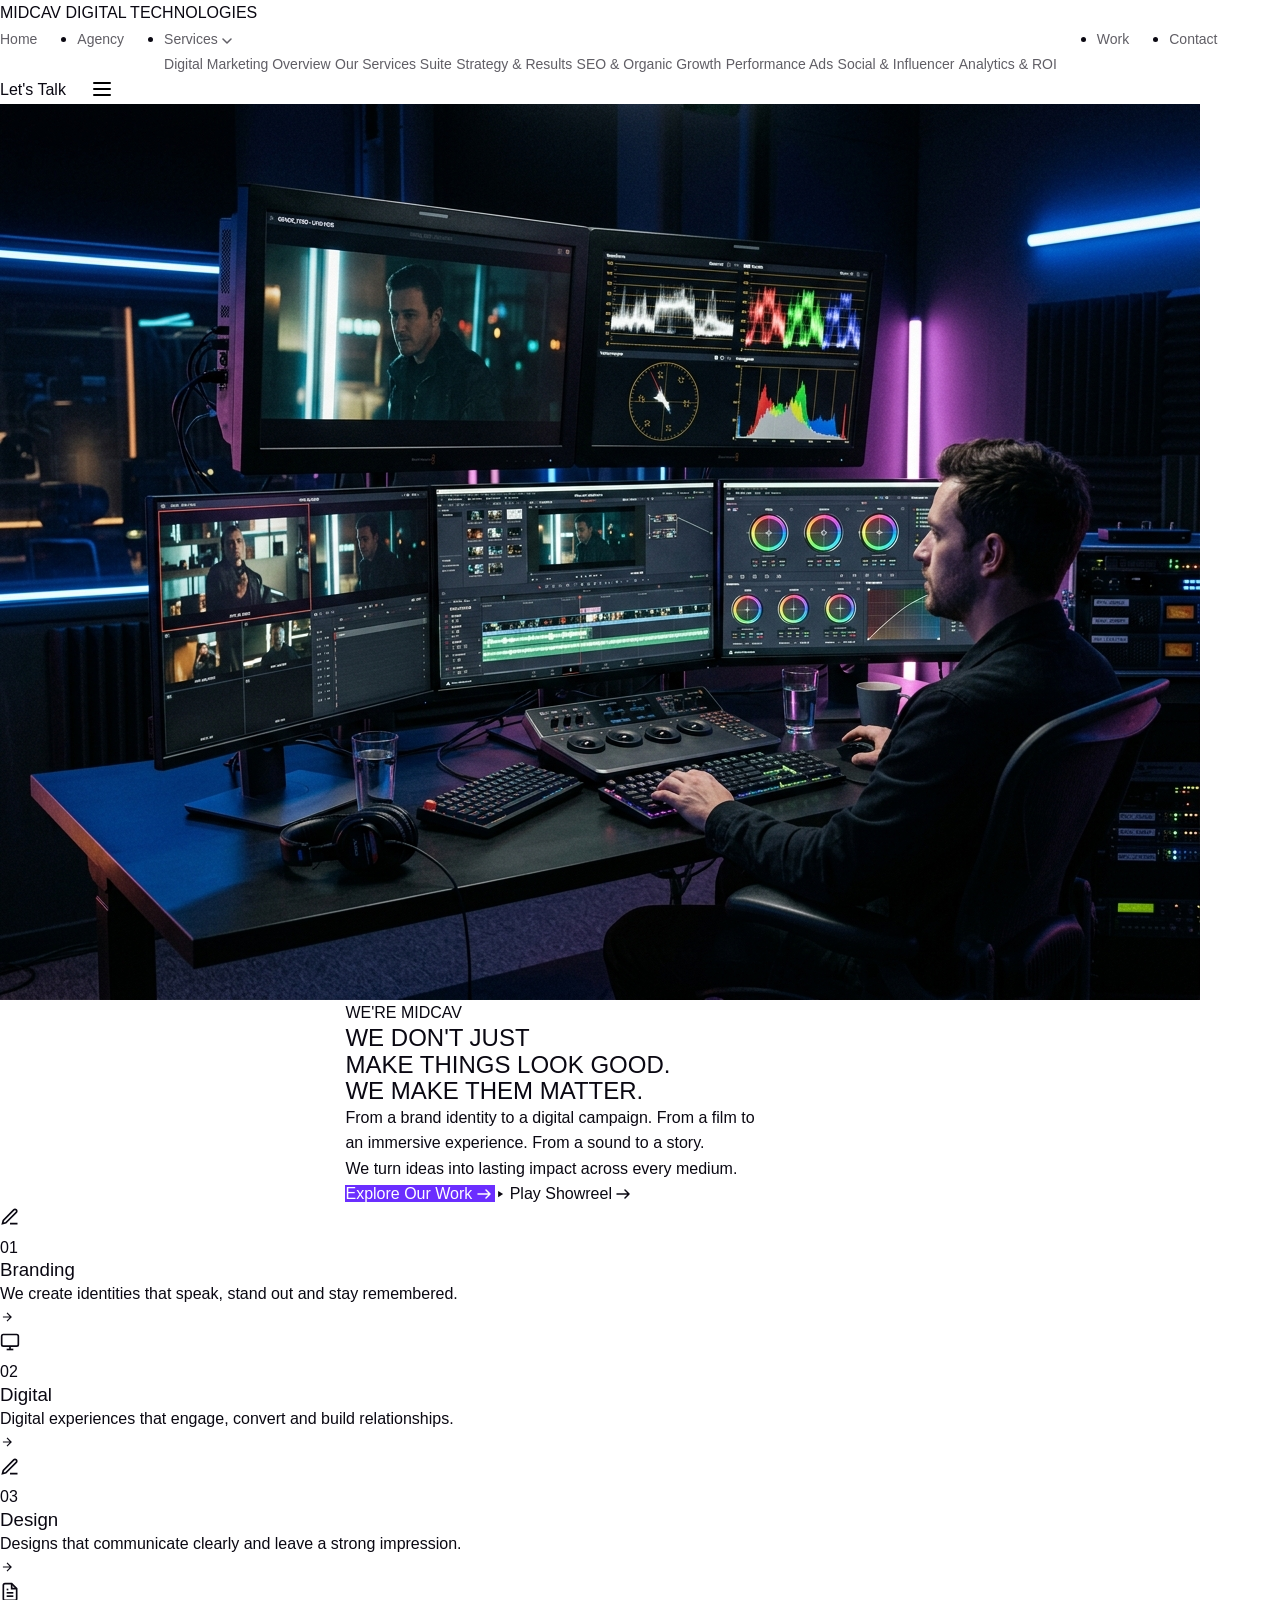
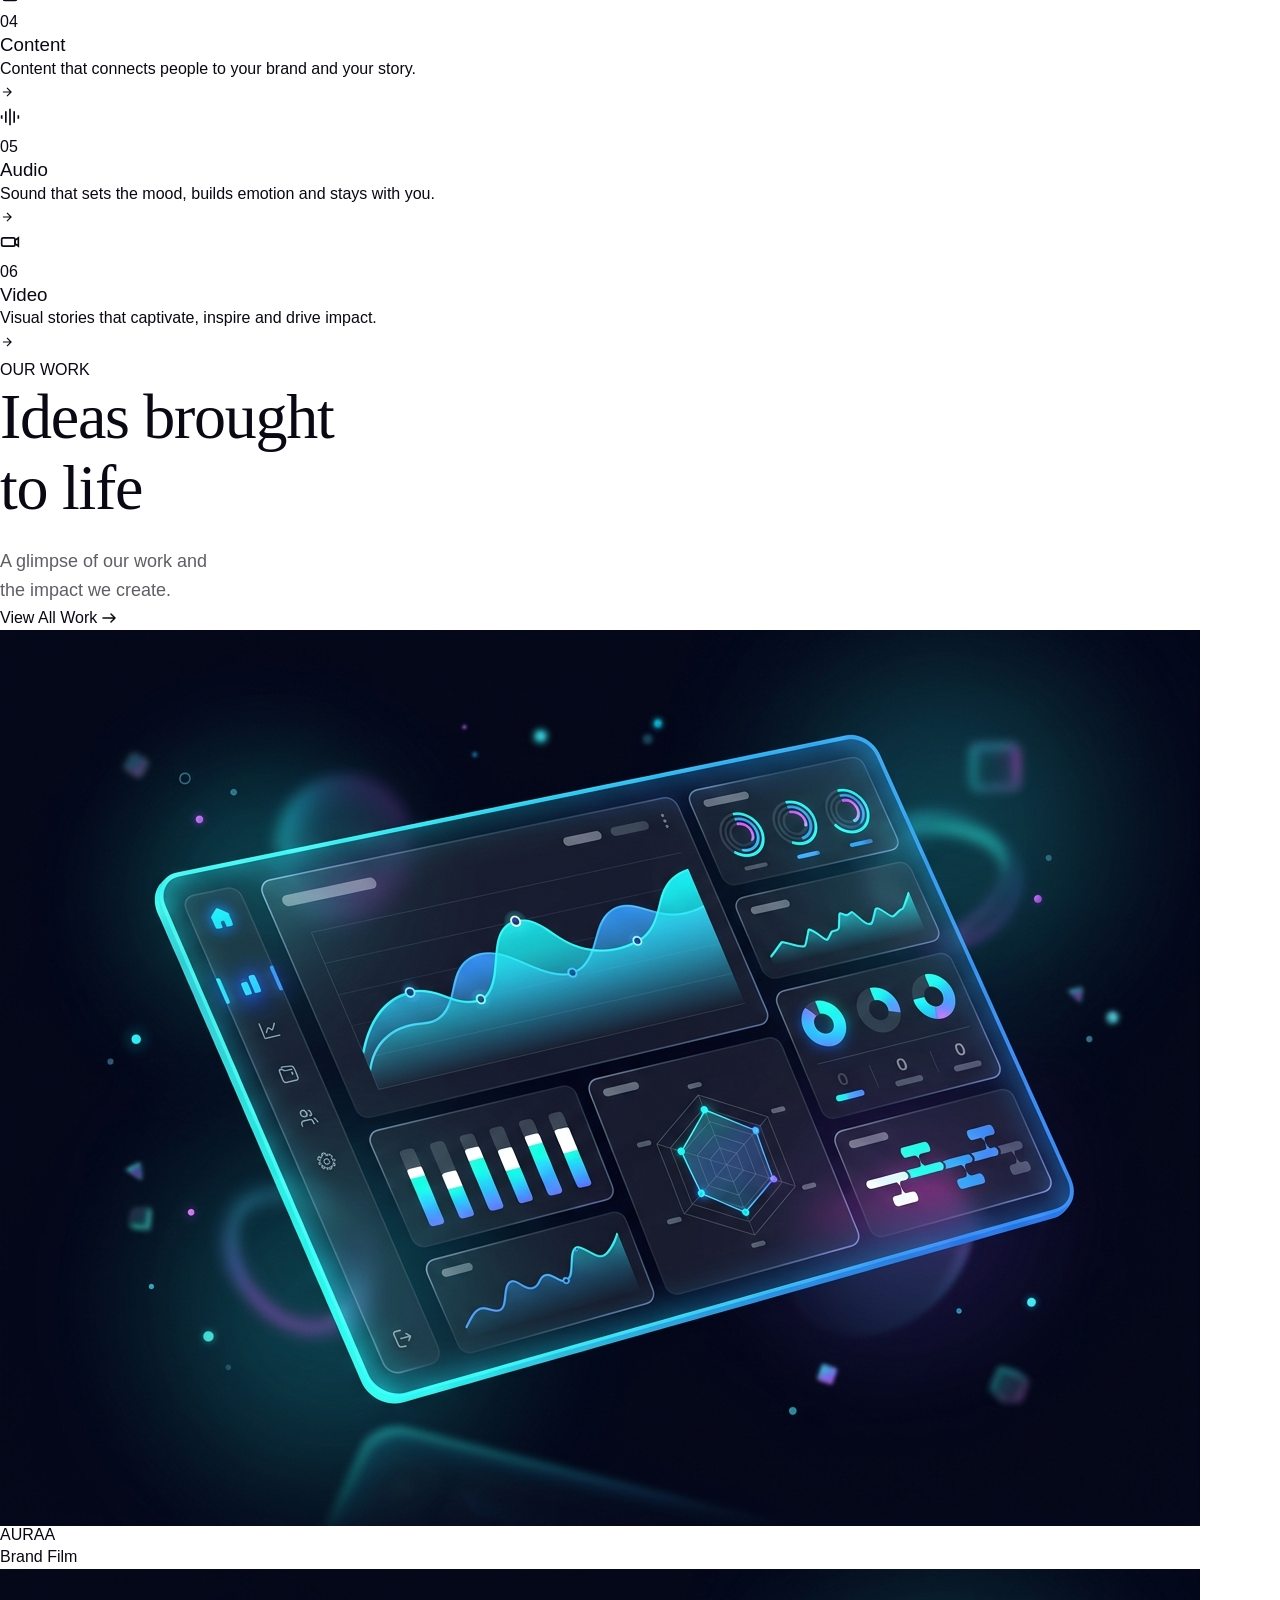
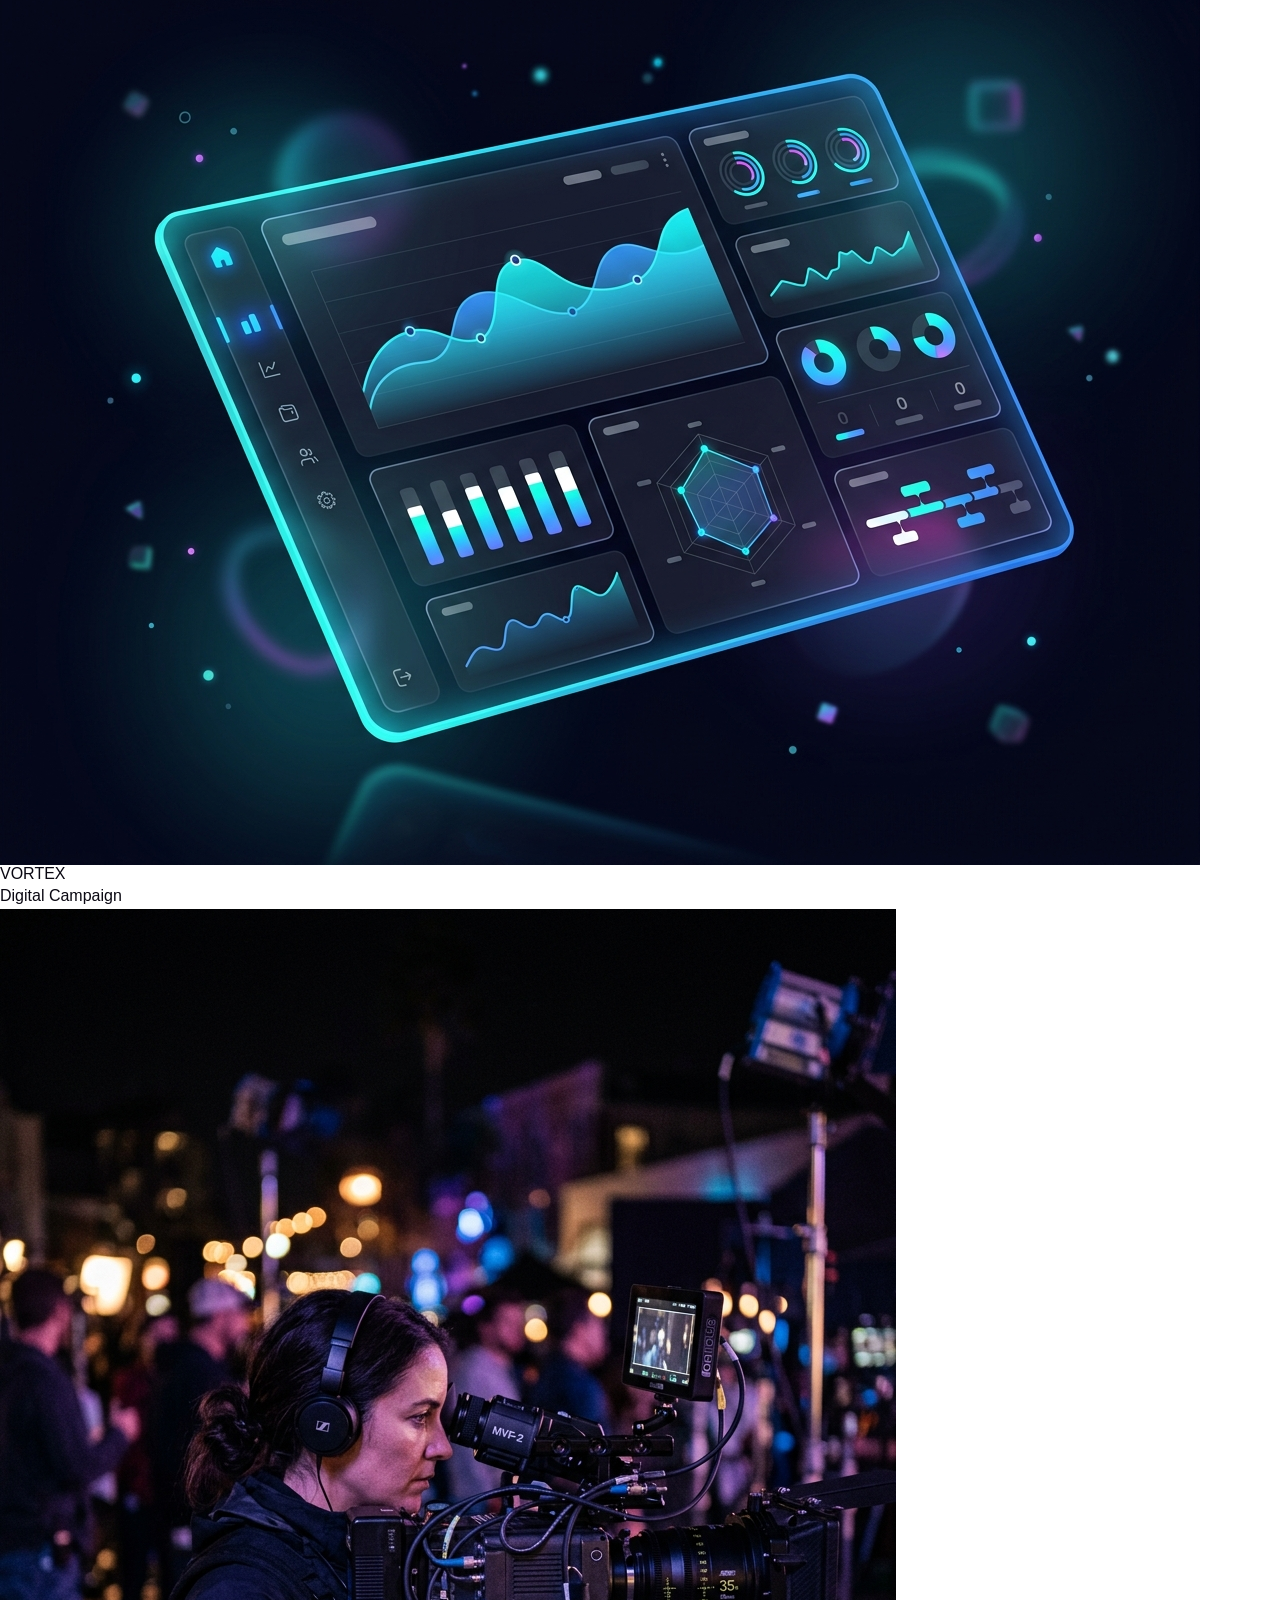
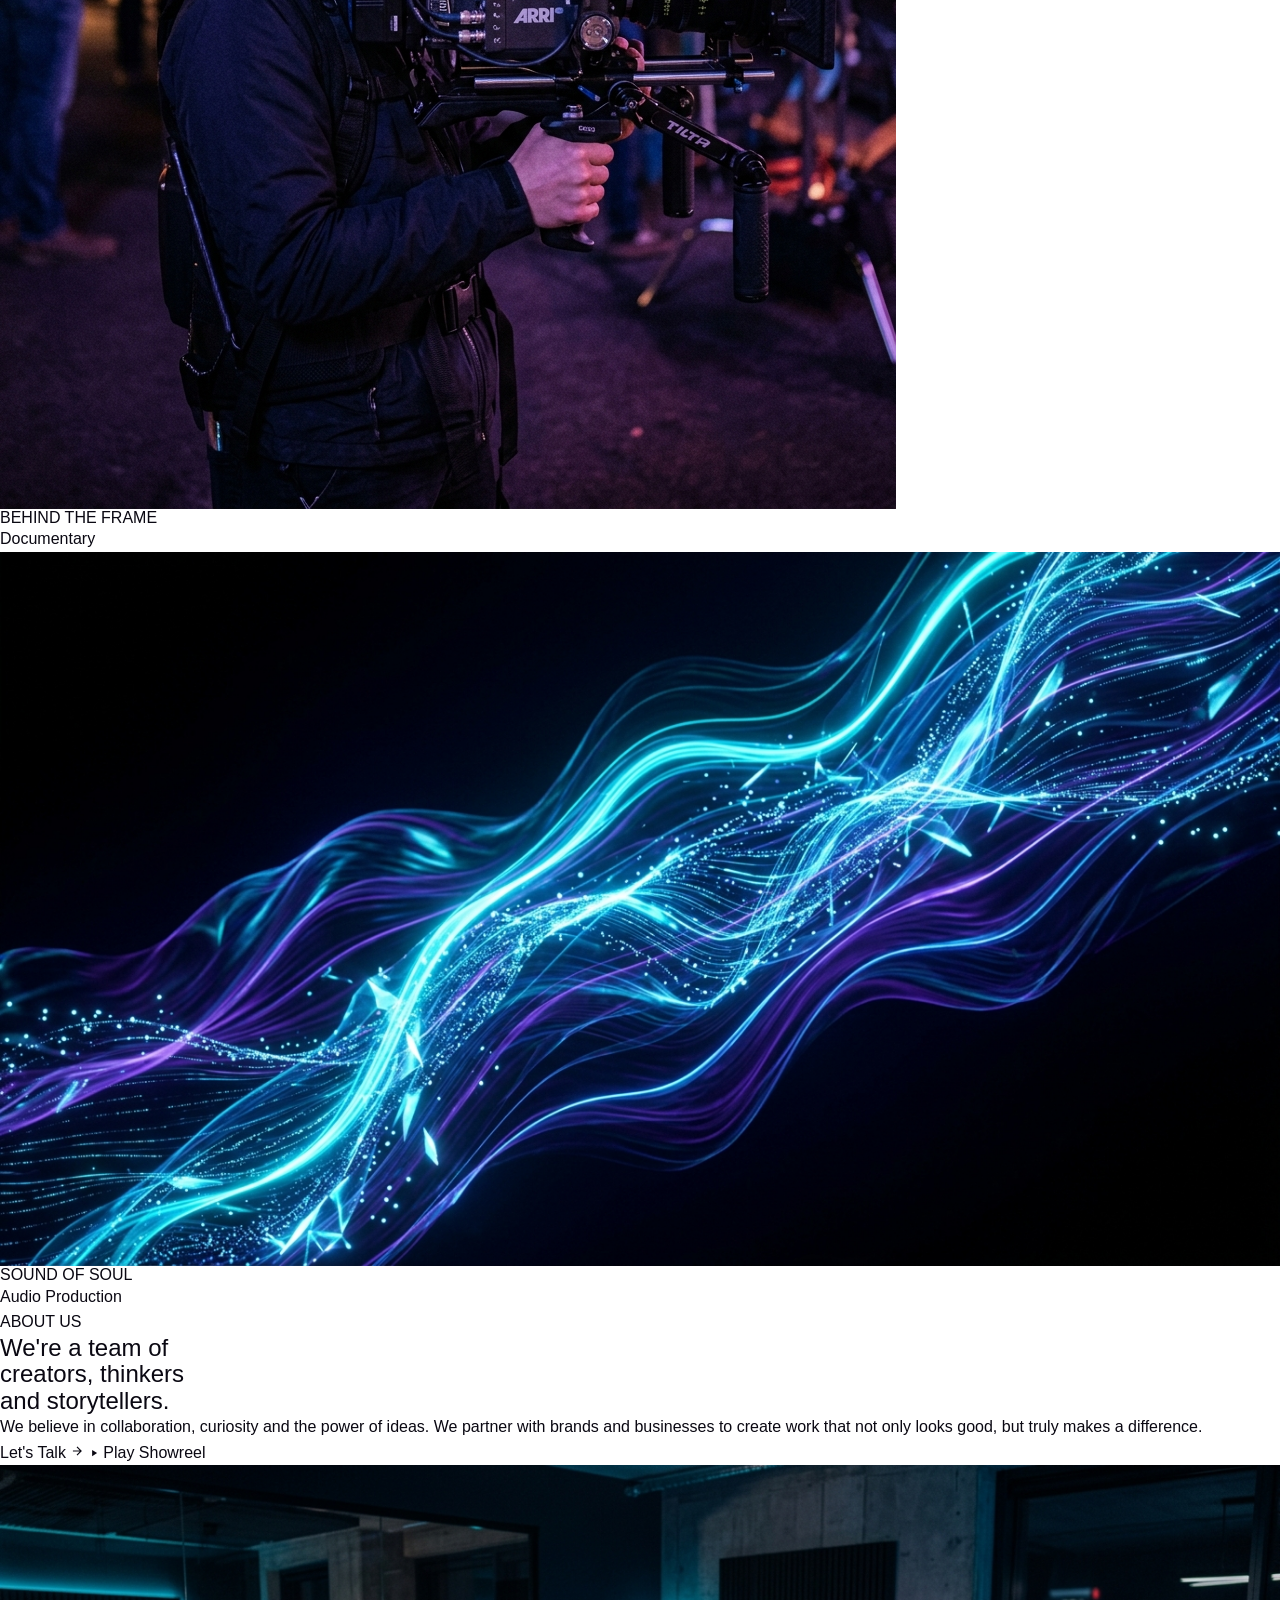
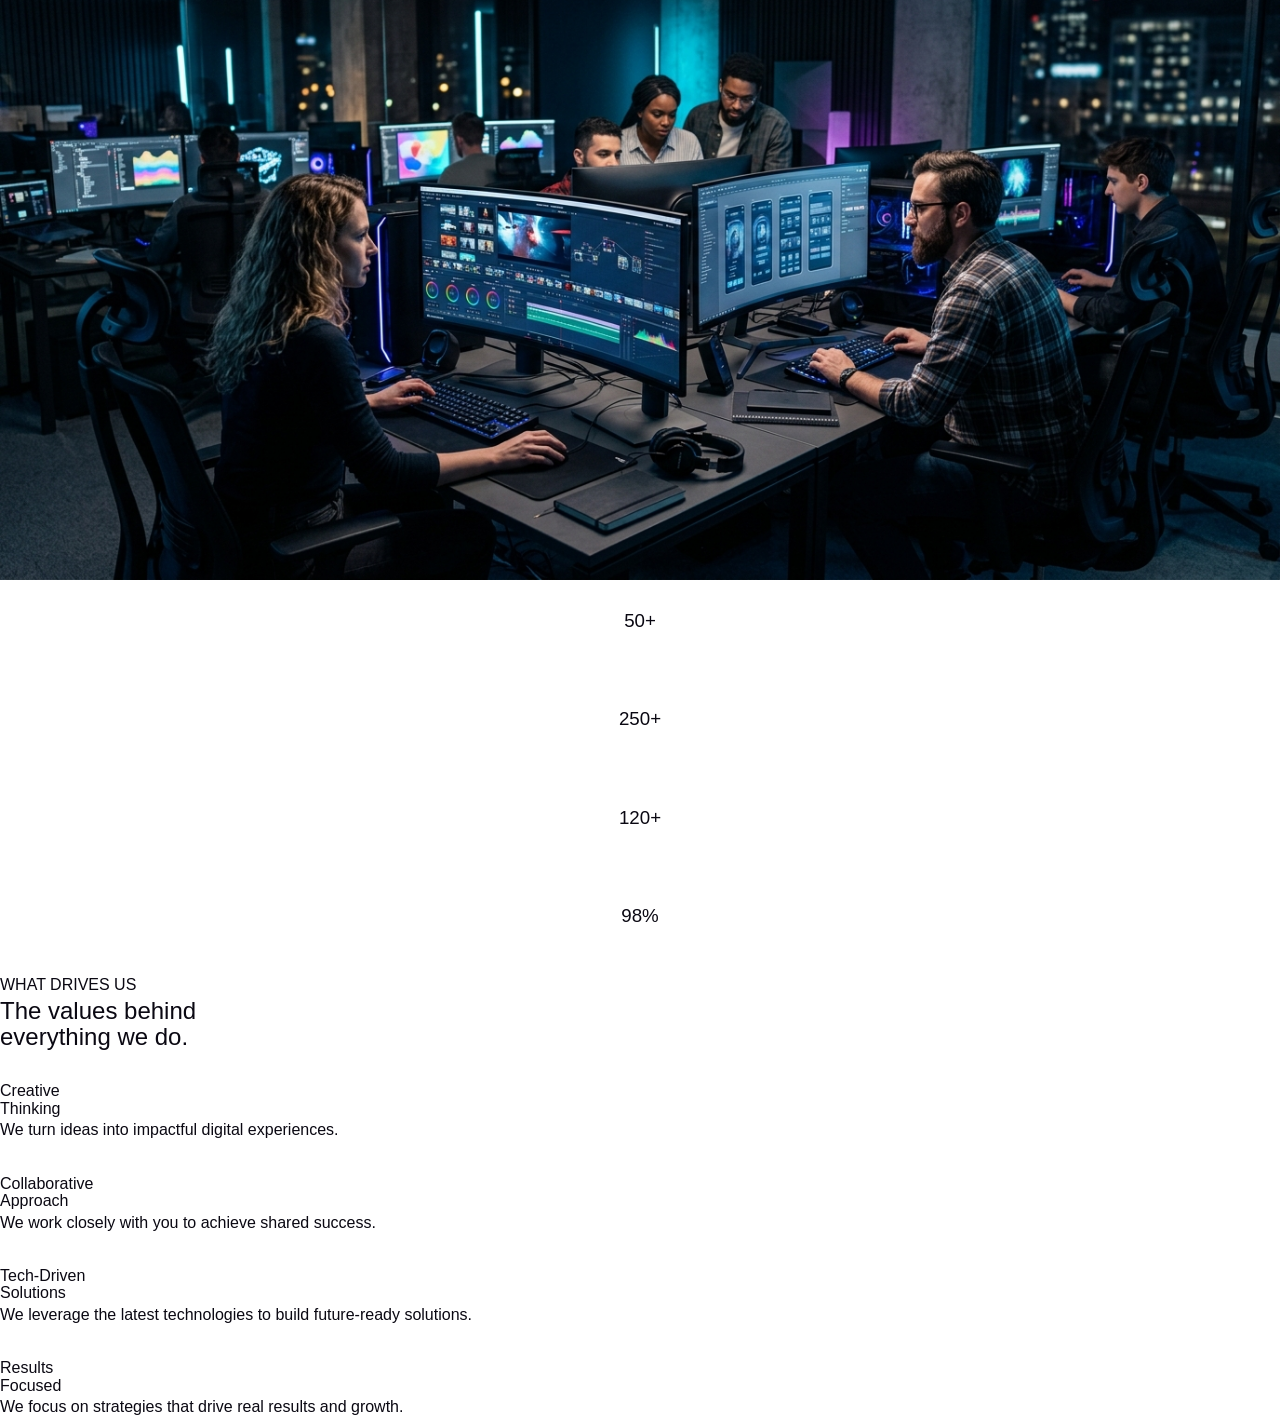
==== commit b5c0ecc3: "chnage" ====
--- a/agency.html
+++ b/agency.html
@@ -24,7 +24,13 @@
       <li class="has-dropdown">
         <a href="index.html#services">Services <svg width="10" height="6" viewBox="0 0 10 6" fill="none" xmlns="http://www.w3.org/2000/svg"><path d="M1 1L5 5L9 1" stroke="currentColor" stroke-width="1.5" stroke-linecap="round" stroke-linejoin="round"/></svg></a>
         <div class="dropdown-menu">
-          <a href="digital-marketing.html">Digital Marketing</a>
+          <a href="digital-marketing.html">Digital Marketing Overview</a>
+          <a href="dm-services.html">Our Services Suite</a>
+          <a href="dm-strategy.html">Strategy &amp; Results</a>
+          <a href="dm-seo-growth.html">SEO &amp; Organic Growth</a>
+          <a href="dm-performance-ads.html">Performance Ads</a>
+          <a href="dm-social-influence.html">Social &amp; Influencer</a>
+          <a href="dm-analytics-roi.html">Analytics &amp; ROI</a>
         </div>
       </li>
       <li><a href="agency.html#work">Work</a></li>
--- a/style.css
+++ b/style.css
@@ -1,1822 +1,1422 @@
 /* ═══════════════════════════════════════════════════════════════
-   MIDCAV DIGITAL TECHNOLOGIES — Premium Website Stylesheet
+   MIDCAV DIGITAL — Premium Purple Editorial Agency
    ═══════════════════════════════════════════════════════════════ */
 
-/* ─── CSS CUSTOM PROPERTIES (Design Tokens) ─── */
+/* ─── CSS CUSTOM PROPERTIES (DARK THEME DEFAULT) ─── */
 :root {
-  /* Brand Colors */
-  --clr-bg:           #030508;
-  --clr-bg-2:         #070b12;
-  --clr-bg-3:         #0a0f1a;
-  --clr-surface:      #0d1422;
-  --clr-surface-2:    #121a2e;
-  --clr-border:       rgba(255,255,255,0.06);
-  --clr-border-hover: rgba(255,255,255,0.14);
-
-  /* Text */
-  --clr-text:         #f0f4fc;
-  --clr-text-muted:   rgba(240,244,252,0.55);
-  --clr-text-dim:     rgba(240,244,252,0.30);
-
-  /* Accent Palette */
-  --clr-gold:         #c8a96e;
-  --clr-gold-light:   #e8c98a;
-  --clr-gold-dim:     rgba(200,169,110,0.15);
-
-  /* Dimension Colors */
-  --clr-m: #f5b942;   /* METHOD — Amber Gold */
-  --clr-i: #3b9eff;   /* IMAGE — Electric Blue */
-  --clr-d: #00e5c3;   /* DESIGN — Cyan */
-  --clr-c: #c77dff;   /* CONTENT — Purple */
-  --clr-a: #ff6ab4;   /* AUDIO — Magenta */
-  --clr-v: #ff4d4d;   /* VIDEO — Cinematic Red */
-
-  /* Dimension dims */
-  --clr-m-dim: rgba(245,185,66,0.12);
-  --clr-i-dim: rgba(59,158,255,0.12);
-  --clr-d-dim: rgba(0,229,195,0.12);
-  --clr-c-dim: rgba(199,125,255,0.12);
-  --clr-a-dim: rgba(255,106,180,0.12);
-  --clr-v-dim: rgba(255,77,77,0.12);
+  /* Core Colors */
+  --clr-bg:           #0a0812;
+  --clr-bg-alt:       #110e1d;
+  --clr-surface:      #181528;
+  --clr-border:       rgba(255,255,255,0.08);
+  --clr-border-hover: rgba(255,255,255,0.2);
+
+  /* Typography Colors */
+  --clr-text:         #fdfbfd;
+  --clr-text-muted:   rgba(253,251,253,0.65);
+  
+  /* Brand Accents */
+  --clr-primary:      #8952ff;
+  --clr-primary-light:#b48eff;
+  --clr-secondary:    #d9c4ff;
+  
+  /* Gradients */
+  --grad-primary:     linear-gradient(135deg, var(--clr-primary), var(--clr-primary-light));
+  --grad-overlay:     linear-gradient(to top, rgba(10,8,18,0.9) 0%, rgba(10,8,18,0) 80%);
 
   /* Typography */
-  --font-display:  'Syne', sans-serif;
-  --font-body:     'Space Grotesk', sans-serif;
-  --font-mono:     'Space Mono', monospace;
-  --font-serif:    'Cormorant Garamond', serif;
+  --font-body:        'Plus Jakarta Sans', sans-serif;
+  --font-display:     'Playfair Display', serif;
 
   /* Spacing */
-  --space-xs:   0.5rem;
-  --space-sm:   1rem;
-  --space-md:   2rem;
-  --space-lg:   4rem;
-  --space-xl:   8rem;
-  --space-2xl:  12rem;
-
-  /* Nav */
-  --nav-h: 72px;
-
-  /* Transitions */
-  --ease-smooth: cubic-bezier(0.25, 0.46, 0.45, 0.94);
-  --ease-spring: cubic-bezier(0.175, 0.885, 0.32, 1.275);
-  --ease-out:    cubic-bezier(0.0, 0.0, 0.2, 1);
+  --nav-h:            80px;
+  --space-sm:         1rem;
+  --space-md:         2rem;
+  --space-lg:         5rem;
+  --space-xl:         8rem;
+
+  /* Easing */
+  --ease-out:         cubic-bezier(0.2, 0.8, 0.2, 1);
+}
+
+/* ─── LIGHT THEME OVERRIDES ─── */
+:root[data-theme="light"] {
+  --clr-bg:           #ffffff;
+  --clr-bg-alt:       #f8f7fa;
+  --clr-surface:      #ffffff;
+  --clr-border:       rgba(0,0,0,0.08);
+  --clr-border-hover: rgba(0,0,0,0.2);
+  
+  --clr-text:         #0a0812;
+  --clr-text-muted:   rgba(10,8,18,0.65);
+  
+  --clr-primary:      #6b2eff;
+  --clr-primary-light:#8952ff;
+  
+  --grad-overlay:     linear-gradient(to top, rgba(255,255,255,0.95) 0%, rgba(255,255,255,0) 80%);
+}
+
+/* Theme Transition */
+.theme-transitioning, .theme-transitioning * {
+  transition: background-color 0.5s var(--ease-out), color 0.5s var(--ease-out), border-color 0.5s var(--ease-out) !important;
 }
 
 /* ─── RESET & BASE ─── */
-*, *::before, *::after {
-  box-sizing: border-box;
-  margin: 0;
-  padding: 0;
-}
-
-html {
-  scroll-behavior: smooth;
-  font-size: 16px;
-  -webkit-font-smoothing: antialiased;
-  -moz-osx-font-smoothing: grayscale;
-}
-
+*, *::before, *::after { box-sizing: border-box; margin: 0; padding: 0; }
+html { font-size: 16px; }
 body {
-  background-color: var(--clr-bg);
-  color: var(--clr-text);
-  font-family: var(--font-body);
-  line-height: 1.6;
-  overflow-x: hidden;
-  cursor: none;
-}
-
+  background-color: var(--clr-bg); color: var(--clr-text);
+  font-family: var(--font-body); line-height: 1.6;
+  max-width: 100vw; overflow-x: hidden; cursor: none;
+}
 a { color: inherit; text-decoration: none; }
-button { border: none; background: none; cursor: none; font-family: inherit; }
-img { display: block; max-width: 100%; }
-canvas { display: block; }
-
-/* ─── SELECTION ─── */
-::selection {
-  background: var(--clr-gold);
-  color: var(--clr-bg);
-}
+button { border: none; background: none; font-family: inherit; cursor: none; }
+img { display: block; max-width: 100%; object-fit: cover; }
+::selection { background: var(--clr-primary); color: #fff; }
+
+/* ─── UTILITIES & LAYOUT ─── */
+.container { max-width: 1400px; margin: 0 auto; padding: 0 2rem; }
+.pt-lg { padding-top: var(--space-xl); }
+.pb-lg { padding-bottom: var(--space-xl); }
+.pt-md { padding-top: var(--space-lg); }
+.pb-md { padding-bottom: var(--space-lg); }
+.bg-alt { background-color: var(--clr-bg-alt); }
+.text-center { text-align: center; }
+.img-fluid { width: 100%; height: auto; }
+.rounded { border-radius: 12px; }
+.shadow { box-shadow: 0 20px 40px rgba(0,0,0,0.15); }
+.shadow-lg { box-shadow: 0 30px 60px rgba(0,0,0,0.25); }
 
 /* ─── CUSTOM CURSOR ─── */
-.custom-cursor {
-  position: fixed;
-  top: 0; left: 0;
-  pointer-events: none;
-  z-index: 10000;
+.cursor-follower {
+  position: fixed; top: 0; left: 0; width: 12px; height: 12px;
+  background: var(--clr-primary); border-radius: 50%;
+  pointer-events: none; z-index: 10000;
+  transform: translate(-50%, -50%);
+  transition: width 0.3s, height 0.3s, background 0.3s, opacity 0.3s;
   mix-blend-mode: difference;
 }
-.cursor-dot {
-  position: absolute;
-  width: 6px; height: 6px;
-  background: #fff;
-  border-radius: 50%;
-  transform: translate(-50%, -50%);
-  transition: transform 0.1s var(--ease-smooth), width 0.3s, height 0.3s;
-}
-.cursor-ring {
-  position: absolute;
-  width: 38px; height: 38px;
-  border: 1px solid rgba(255,255,255,0.6);
-  border-radius: 50%;
-  transform: translate(-50%, -50%);
-  transition: transform 0.18s var(--ease-smooth), width 0.35s, height 0.35s, border-color 0.3s;
-}
-body:has(a:hover) .cursor-ring,
-body:has(button:hover) .cursor-ring {
-  width: 56px; height: 56px;
-  border-color: var(--clr-gold);
-}
-
-/* ─── SCROLLBAR ─── */
-::-webkit-scrollbar { width: 3px; }
-::-webkit-scrollbar-track { background: var(--clr-bg); }
-::-webkit-scrollbar-thumb { background: var(--clr-gold); border-radius: 2px; }
-
-/* ─── CONTAINER ─── */
-.container {
-  max-width: 1340px;
-  margin: 0 auto;
-  padding: 0 2rem;
-}
-
-/* ─── REVEAL ANIMATIONS ─── */
-.reveal-up {
-  opacity: 0;
-  transform: translateY(40px);
-  transition: opacity 0.8s var(--ease-out), transform 0.8s var(--ease-out);
-}
-.reveal-up.visible {
-  opacity: 1;
-  transform: translateY(0);
-}
-.reveal-card {
-  opacity: 0;
-  transform: translateY(50px) scale(0.97);
-  transition: opacity 0.7s var(--ease-out), transform 0.7s var(--ease-out);
-}
-.reveal-card.visible {
-  opacity: 1;
-  transform: translateY(0) scale(1);
-}
-
-/* ─── COMMON BUTTONS ─── */
-.btn-primary {
-  display: inline-flex;
-  align-items: center;
-  gap: 0.75rem;
-  padding: 0.875rem 2.25rem;
-  background: linear-gradient(135deg, var(--clr-gold) 0%, var(--clr-gold-light) 100%);
-  color: #070b12;
-  font-family: var(--font-body);
+body:has(a:hover) .cursor-follower, body:has(button:hover) .cursor-follower {
+  width: 48px; height: 48px; background: #fff; mix-blend-mode: difference;
+}
+
+/* ─── TYPOGRAPHY ─── */
+h1, h2, h3, h4 { font-weight: 400; line-height: 1.1; }
+.section-title {
+  font-family: var(--font-display); font-size: clamp(2.5rem, 5vw, 4.5rem);
+  margin-bottom: 1.5rem; letter-spacing: -0.02em;
+}
+.section-title em { font-style: italic; color: var(--clr-primary-light); }
+.section-desc { font-size: 1.125rem; color: var(--clr-text-muted); max-width: 600px; }
+.about-tagline-sub {
+  font-family: var(--font-display);
+  font-size: clamp(1rem, 2vw, 1.25rem);
   font-weight: 700;
-  font-size: 0.875rem;
-  letter-spacing: 0.05em;
-  text-transform: uppercase;
-  border-radius: 4px;
-  transition: transform 0.3s var(--ease-spring), box-shadow 0.3s var(--ease-smooth), gap 0.3s;
-  position: relative;
-  overflow: hidden;
-}
-.btn-primary::before {
-  content: '';
-  position: absolute;
-  inset: 0;
-  background: rgba(255,255,255,0.15);
-  opacity: 0;
-  transition: opacity 0.3s;
-}
-.btn-primary:hover { transform: translateY(-2px); box-shadow: 0 12px 40px rgba(200,169,110,0.35); gap: 1rem; }
-.btn-primary:hover::before { opacity: 1; }
-
-.btn-ghost {
-  display: inline-flex;
-  align-items: center;
-  gap: 0.5rem;
-  padding: 0.875rem 2.25rem;
-  border: 1px solid var(--clr-border-hover);
-  color: var(--clr-text);
-  font-family: var(--font-body);
-  font-weight: 500;
-  font-size: 0.875rem;
-  letter-spacing: 0.05em;
-  text-transform: uppercase;
-  border-radius: 4px;
-  transition: border-color 0.3s, background 0.3s, transform 0.3s var(--ease-spring);
-}
-.btn-ghost:hover {
-  border-color: var(--clr-gold);
-  background: var(--clr-gold-dim);
-  transform: translateY(-2px);
-}
-
-.btn-large { padding: 1.125rem 3rem; font-size: 1rem; }
-
-.btn-arrow {
-  transition: transform 0.3s var(--ease-spring);
-  flex-shrink: 0;
-}
-.btn-primary:hover .btn-arrow,
-.btn-ghost:hover .btn-arrow {
-  transform: translateX(4px);
-}
-
-/* ─── SECTION LABELS ─── */
-.section-label {
-  display: flex;
-  align-items: center;
-  gap: 1rem;
-  font-family: var(--font-mono);
-  font-size: 0.7rem;
   letter-spacing: 0.18em;
   text-transform: uppercase;
-  color: var(--clr-gold);
-  margin-bottom: 1.5rem;
-}
-.label-line {
-  flex: 1;
-  height: 1px;
-  background: var(--clr-border-hover);
-  max-width: 80px;
-}
-
-/* ═══════════════════ NAVIGATION ═══════════════════ */
+  color: var(--clr-primary-light);
+  margin-bottom: 1.25rem;
+  line-height: 1.6;
+}
+.text-center .section-desc { margin: 0 auto; }
+.eyebrow {
+  font-size: 0.75rem; text-transform: uppercase; letter-spacing: 0.2em;
+  color: var(--clr-primary-light); font-weight: 600; margin-bottom: 1rem;
+}
+
+/* ─── BUTTONS ─── */
+.btn {
+  display: inline-flex; align-items: center; justify-content: center;
+  padding: 1rem 2.5rem; font-size: 0.875rem; font-weight: 600;
+  letter-spacing: 0.05em; text-transform: uppercase; border-radius: 100px;
+  transition: transform 0.4s var(--ease-out), box-shadow 0.4s; position: relative; overflow: hidden;
+}
+.btn-primary { background: var(--clr-primary); color: #fff; }
+.btn-primary:hover { transform: translateY(-3px); box-shadow: 0 10px 25px rgba(107,46,255,0.4); }
+.btn-outline { border: 1px solid var(--clr-border-hover); color: var(--clr-text); }
+.btn-outline:hover { border-color: var(--clr-text); transform: translateY(-3px); }
+
+/* ─── NAVIGATION ─── */
 .navbar {
-  position: fixed;
-  top: 0; left: 0; right: 0;
-  z-index: 1000;
-  height: var(--nav-h);
-  transition: background 0.4s var(--ease-smooth), backdrop-filter 0.4s, border-color 0.4s;
+  position: fixed; top: 0; left: 0; right: 0; height: var(--nav-h);
+  z-index: 1000; transition: background 0.4s, backdrop-filter 0.4s, border-color 0.4s;
   border-bottom: 1px solid transparent;
 }
 .navbar.scrolled {
-  background: rgba(3,5,8,0.88);
-  backdrop-filter: blur(20px) saturate(1.5);
-  -webkit-backdrop-filter: blur(20px) saturate(1.5);
+  background: rgba(10,8,18,0.85); backdrop-filter: blur(16px);
   border-color: var(--clr-border);
 }
-.nav-inner {
+[data-theme="light"] .navbar.scrolled { background: rgba(255,255,255,0.9); }
+.nav-container {
+  display: flex; align-items: center; justify-content: space-between;
+  height: 100%; padding: 0 2rem; max-width: 1600px; margin: 0 auto;
+}
+.nav-brand { display: flex; align-items: center; gap: 0.5rem; }
+.brand-logo { object-fit: contain; }
+.brand-logo-icon { height: 38px; width: auto; }
+.brand-logo-wordmark { height: 28px; width: auto; }
+
+.nav-links { display: flex; gap: 2.5rem; }
+.nav-links a { font-size: 0.875rem; font-weight: 500; color: var(--clr-text-muted); transition: color 0.3s; }
+.nav-links a:hover { color: var(--clr-text); }
+
+.nav-actions { display: flex; align-items: center; gap: 1.5rem; }
+.theme-toggle { color: var(--clr-text-muted); transition: color 0.3s; }
+.theme-toggle:hover { color: var(--clr-text); }
+.menu-toggle { display: none; flex-direction: column; gap: 6px; width: 30px; }
+.menu-toggle span { display: block; width: 100%; height: 2px; background: var(--clr-text); transition: 0.3s; }
+
+.mobile-menu {
+  position: fixed; top: var(--nav-h); left: 0; width: 100%;
+  background: var(--clr-bg); border-bottom: 1px solid var(--clr-border);
+  padding: 2rem; display: none; flex-direction: column; gap: 1.5rem; z-index: 999;
+}
+.mobile-menu.open { display: flex; }
+.mobile-links a { font-size: 1.25rem; font-weight: 500; border-bottom: 1px solid var(--clr-border); padding-bottom: 1rem; display: block; }
+
+/* ─── ANIMATIONS (Intersection Observer) ─── */
+.reveal-fade { opacity: 0; transform: translateY(30px); transition: opacity 0.8s var(--ease-out), transform 0.8s var(--ease-out); }
+.reveal-fade.visible { opacity: 1; transform: translateY(0); }
+.reveal-image { overflow: hidden; position: relative; }
+.reveal-image img, .reveal-image .collage-img, .reveal-image .video-thumb { transform: scale(1.1); transition: transform 1.2s var(--ease-out); }
+.reveal-image.visible img, .reveal-image.visible .collage-img, .reveal-image.visible .video-thumb { transform: scale(1); }
+
+/* ─── HERO SECTION ─── */
+.hero-section {
+  height: 100svh; position: relative; display: flex; align-items: center;
+  justify-content: center; text-align: center; overflow: hidden;
+}
+.hero-bg { position: absolute; inset: 0; background-size: cover; background-position: center; transform: scale(1.05); transition: transform 0.5s ease-out; }
+.hero-overlay { position: absolute; inset: 0; background: rgba(10,8,18,0.6); }
+[data-theme="light"] .hero-overlay { background: rgba(255,255,255,0.4); }
+.hero-content { position: relative; z-index: 2; max-width: 1100px; padding: 0 2rem; display: flex; flex-direction: column; align-items: center; }
+
+/* ─── 3D CUBE CAROUSEL SHOWCASE (M - I - D - C - A) ─── */
+.cube-stage-wrap {
+  position: relative;
+  width: 100%;
+  max-width: 1250px;
+  height: 480px;
+  perspective: 1500px;
   display: flex;
+  justify-content: center;
   align-items: center;
-  justify-content: space-between;
-  height: var(--nav-h);
-  padding: 0 2.5rem;
-}
-.nav-logo {
-  display: flex;
-  align-items: baseline;
-  gap: 1px;
-  transition: opacity 0.3s;
-}
-.nav-logo:hover { opacity: 0.75; }
-.logo-text {
-  font-family: var(--font-display);
-  font-weight: 800;
-  font-size: 1.35rem;
-  letter-spacing: 0.12em;
-  color: var(--clr-text);
-}
-.logo-dot {
-  font-size: 1.6rem;
-  color: var(--clr-gold);
-  line-height: 1;
-  margin-left: 1px;
-}
-.nav-links {
-  display: flex;
-  align-items: center;
-  gap: 2.5rem;
-}
-.nav-link {
-  font-family: var(--font-body);
-  font-size: 0.8rem;
-  font-weight: 500;
-  letter-spacing: 0.1em;
-  text-transform: uppercase;
-  color: var(--clr-text-muted);
-  position: relative;
-  transition: color 0.3s;
-}
-.nav-link::after {
-  content: '';
-  position: absolute;
-  bottom: -4px; left: 0;
-  width: 0; height: 1px;
-  background: var(--clr-gold);
-  transition: width 0.3s var(--ease-smooth);
-}
-.nav-link:hover { color: var(--clr-text); }
-.nav-link:hover::after { width: 100%; }
-
-.nav-cta {
-  display: flex;
-  align-items: center;
-  gap: 0.5rem;
-  padding: 0.55rem 1.4rem;
-  border: 1px solid var(--clr-gold);
-  color: var(--clr-gold);
-  font-family: var(--font-body);
-  font-size: 0.75rem;
-  font-weight: 600;
-  letter-spacing: 0.1em;
-  text-transform: uppercase;
-  border-radius: 3px;
-  transition: background 0.3s, color 0.3s, transform 0.3s var(--ease-spring);
-}
-.nav-cta:hover {
-  background: var(--clr-gold);
-  color: var(--clr-bg);
-  transform: scale(1.03);
-}
-
-.hamburger {
-  display: none;
-  flex-direction: column;
-  gap: 5px;
-  padding: 4px;
-}
-.hamburger span {
-  display: block;
-  width: 24px; height: 1.5px;
-  background: var(--clr-text);
-  transition: transform 0.3s, opacity 0.3s;
-}
-.hamburger.open span:nth-child(1) { transform: translateY(6.5px) rotate(45deg); }
-.hamburger.open span:nth-child(2) { opacity: 0; }
-.hamburger.open span:nth-child(3) { transform: translateY(-6.5px) rotate(-45deg); }
-
-.nav-mobile {
-  display: none;
-  flex-direction: column;
-  background: rgba(3,5,8,0.97);
-  border-top: 1px solid var(--clr-border);
-  padding: 1.5rem 2.5rem;
-  gap: 0.5rem;
-}
-.nav-mobile.open { display: flex; }
-.nav-mobile-link {
-  font-family: var(--font-body);
-  font-size: 1rem;
-  font-weight: 500;
-  color: var(--clr-text-muted);
-  padding: 0.75rem 0;
-  border-bottom: 1px solid var(--clr-border);
-  transition: color 0.3s;
-  letter-spacing: 0.05em;
-}
-.nav-mobile-link:hover { color: var(--clr-gold); }
-
-/* ═══════════════════ HERO ═══════════════════ */
-.hero {
-  position: relative;
-  min-height: 100svh;
+  margin-bottom: 2.5rem;
+  overflow: visible;
+  z-index: 5;
+}
+
+/* Glowing Circular Stage Floor (Matching Reference Photo) */
+.stage-neon-ring {
+  position: absolute;
+  bottom: 0px;
+  left: 50%;
+  transform: translateX(-50%) rotateX(78deg);
+  width: 92%;
+  height: 260px;
+  border-radius: 50%;
+  border: 1.5px solid rgba(0, 229, 255, 0.65);
+  box-shadow:
+    0 0 25px rgba(0, 229, 255, 0.4),
+    0 0 50px rgba(0, 229, 255, 0.2),
+    inset 0 0 30px rgba(0, 229, 255, 0.35);
+  pointer-events: none;
+}
+
+.stage-floor-glow {
+  position: absolute;
+  bottom: -35px;
+  left: 50%;
+  transform: translateX(-50%);
+  width: 80%;
+  height: 90px;
+  background: radial-gradient(ellipse at center, rgba(0, 229, 255, 0.22) 0%, rgba(137, 82, 255, 0.08) 40%, transparent 70%);
+  filter: blur(25px);
+  pointer-events: none;
+}
+
+/* Left / Right Navigation Arrows (as seen in reference image) */
+.stage-arrow {
+  position: absolute;
+  top: 50%;
+  transform: translateY(-50%);
+  width: 44px;
+  height: 44px;
+  border-radius: 50%;
+  background: rgba(8, 12, 28, 0.65);
+  border: 1px solid rgba(0, 229, 255, 0.4);
+  color: #fff;
   display: flex;
   align-items: center;
   justify-content: center;
+  cursor: pointer;
+  z-index: 20;
+  backdrop-filter: blur(10px);
+  -webkit-backdrop-filter: blur(10px);
+  transition: all 0.3s ease;
+  box-shadow: 0 0 15px rgba(0, 229, 255, 0.2);
+}
+.stage-arrow.prev { left: 10px; }
+.stage-arrow.next { right: 10px; }
+.stage-arrow:hover {
+  background: rgba(0, 229, 255, 0.2);
+  border-color: rgba(0, 229, 255, 0.9);
+  box-shadow: 0 0 25px rgba(0, 229, 255, 0.6);
+  transform: translateY(-50%) scale(1.1);
+}
+
+/* 3D Curved Arc Stage Container */
+.cube-stage {
+  display: flex;
+  justify-content: center;
+  align-items: center;
+  gap: clamp(26px, 2.6vw, 38px);
+  width: 100%;
+  height: 100%;
+  transform-style: preserve-3d;
+}
+
+/* Individual Fixed Cube Slot (Position remains 100% stationary) */
+.stage-cube-slot {
+  position: relative;
+  width: 135px;
+  height: 215px;
+  transform-style: preserve-3d;
+  perspective: 1200px;
+  flex-shrink: 0;
+  transition: transform 0.5s ease;
+}
+
+/* 3D Arc Perspective Layout for all 6 Cubes (M - I - D - C - A - V) */
+.stage-cube-slot.slot-0 { transform: rotateY(12deg) translateZ(-20px) scale(0.95); }
+.stage-cube-slot.slot-1 { transform: rotateY(7deg) translateZ(-6px) scale(0.98); }
+.stage-cube-slot.slot-2 { transform: rotateY(2deg) translateZ(10px) scale(1.04); z-index: 10; }
+.stage-cube-slot.slot-3 { transform: rotateY(-2deg) translateZ(10px) scale(1.04); z-index: 10; }
+.stage-cube-slot.slot-4 { transform: rotateY(-7deg) translateZ(-6px) scale(0.98); }
+.stage-cube-slot.slot-5 { transform: rotateY(-12deg) translateZ(-20px) scale(0.95); }
+
+/* The 3D Rotating Cube Box (Continuous in-place rotation with no jumping) */
+.cube-3d-box {
+  position: relative;
+  width: 100%;
+  height: 100%;
+  transform-style: preserve-3d;
+  transform-origin: center center;
+  animation: spinCubeSeamless 22s linear infinite;
+  will-change: transform;
+  cursor: pointer;
+}
+.cube-3d-box:hover {
+  animation-play-state: paused;
+}
+
+/* Seamless Continuous Hardware-Accelerated 360-degree Y-Axis Spin */
+@keyframes spinCubeSeamless {
+  0% {
+    transform: rotateY(0deg);
+  }
+  100% {
+    transform: rotateY(360deg);
+  }
+}
+
+/* Cube Faces */
+.cube-face {
+  position: absolute;
+  width: 135px;
+  height: 215px;
+  border-radius: 12px;
+  box-sizing: border-box;
+  background: rgba(8, 12, 28, 0.94);
+  border: 1.5px solid rgba(0, 229, 255, 0.5);
+  box-shadow:
+    inset 0 0 25px rgba(0, 229, 255, 0.12),
+    0 10px 30px rgba(0, 0, 0, 0.7);
+  backdrop-filter: blur(16px);
+  -webkit-backdrop-filter: blur(16px);
   overflow: hidden;
-  padding-top: var(--nav-h);
-}
-.hero-canvas {
+  display: flex;
+  flex-direction: column;
+  align-items: center;
+  justify-content: center;
+  text-align: center;
+  backface-visibility: hidden;
+  -webkit-backface-visibility: hidden;
+  transition: border-color 0.4s ease, box-shadow 0.4s ease;
+}
+
+/* FRONT FACE (Main Letter & Info) */
+.cube-face.front {
+  transform: translateZ(67.5px);
+  padding: 1.1rem 0.7rem;
+  justify-content: space-between;
+}
+
+/* 3 Neon LED dots (as in reference image) */
+.cube-leds {
+  display: flex;
+  gap: 3.5px;
+  align-self: flex-end;
+  margin-top: -2px;
+}
+.cube-leds span {
+  width: 3.5px;
+  height: 3.5px;
+  border-radius: 50%;
+  background: #00e5ff;
+  box-shadow: 0 0 6px #00e5ff;
+}
+
+/* Big Glowing Letter */
+.cube-letter {
+  font-family: var(--font-display), var(--font-body);
+  font-size: 4rem;
+  font-weight: 800;
+  line-height: 1;
+  color: #ffffff;
+  text-shadow:
+    0 0 20px rgba(0, 229, 255, 0.8),
+    0 0 40px rgba(0, 229, 255, 0.4),
+    0 2px 10px rgba(0, 0, 0, 0.9);
+  margin-top: -6px;
+}
+
+/* Word Title */
+.cube-word {
+  font-family: var(--font-body);
+  font-size: 0.8rem;
+  font-weight: 700;
+  letter-spacing: 0.18em;
+  color: #ffffff;
+  text-transform: uppercase;
+  margin-bottom: 0.15rem;
+  text-shadow: 0 0 10px rgba(255, 255, 255, 0.4);
+}
+
+/* Description Subtitle */
+.cube-desc {
+  font-family: var(--font-body);
+  font-size: 0.52rem;
+  color: rgba(255, 255, 255, 0.6);
+  text-transform: capitalize;
+  letter-spacing: 0.05em;
+  margin: 0;
+  line-height: 1.25;
+}
+
+/* RIGHT FACE (High-res Photography) */
+.cube-face.right {
+  transform: rotateY(90deg) translateZ(67.5px);
+  background-size: cover;
+  background-position: center;
+  border-color: rgba(0, 229, 255, 0.4);
+}
+
+/* BACK FACE (Cyber Brand Identity Panel) */
+.cube-face.back {
+  transform: rotateY(180deg) translateZ(67.5px);
+  background: linear-gradient(135deg, rgba(6, 9, 22, 0.96) 0%, rgba(12, 18, 42, 0.94) 100%);
+  border-color: rgba(0, 229, 255, 0.35);
+}
+.cube-back-logo {
+  display: flex;
+  flex-direction: column;
+  align-items: center;
+  gap: 0.35rem;
+}
+.back-logo-text {
+  font-family: var(--font-display), var(--font-body);
+  font-size: 3rem;
+  font-weight: 800;
+  color: rgba(0, 229, 255, 0.9);
+  text-shadow: 0 0 25px rgba(0, 229, 255, 0.7);
+}
+.back-logo-sub {
+  font-family: var(--font-body);
+  font-size: 0.55rem;
+  font-weight: 600;
+  letter-spacing: 0.16em;
+  color: rgba(255, 255, 255, 0.7);
+  text-transform: uppercase;
+}
+
+/* LEFT FACE (Creative Artwork) */
+.cube-face.left {
+  transform: rotateY(-90deg) translateZ(67.5px);
+  background-size: cover;
+  background-position: center;
+  border-color: rgba(0, 229, 255, 0.4);
+}
+
+/* TOP FACE (Glass Ceiling) */
+.cube-face.top {
+  width: 135px;
+  height: 135px;
+  transform: rotateX(90deg) translateZ(67.5px);
+  background: linear-gradient(180deg, rgba(0, 229, 255, 0.35) 0%, rgba(10, 16, 36, 0.8) 100%);
+  border: 1.5px solid rgba(0, 229, 255, 0.6);
+  border-radius: 12px;
+}
+
+/* BOTTOM FACE (Base) */
+.cube-face.bottom {
+  width: 135px;
+  height: 135px;
+  transform: rotateX(-90deg) translateZ(147.5px);
+  background: rgba(4, 6, 14, 0.95);
+  border-radius: 12px;
+}
+
+/* Glossy Glass Reflection Glare */
+.face-glass-glare {
   position: absolute;
   inset: 0;
+  background: linear-gradient(135deg, rgba(255, 255, 255, 0.15) 0%, transparent 60%);
+  pointer-events: none;
+}
+
+/* Ground Mirror Reflection */
+.cube-ground-reflection {
+  position: absolute;
+  bottom: -22px;
+  left: 50%;
+  transform: translateX(-50%);
+  width: 80%;
+  height: 20px;
+  background: radial-gradient(ellipse at center, rgba(0, 229, 255, 0.4) 0%, transparent 70%);
+  filter: blur(8px);
+  pointer-events: none;
+  transition: background 0.4s ease;
+}
+
+/* Focal / Center Hero Cube (D - DESIGN) & Hover States */
+.stage-cube-slot.focal-hero .cube-face,
+.stage-cube-slot:hover .cube-face {
+  border-color: #00e5ff;
+  box-shadow:
+    inset 0 0 30px rgba(0, 229, 255, 0.25),
+    0 0 35px rgba(0, 229, 255, 0.65),
+    0 15px 40px rgba(0, 0, 0, 0.8);
+}
+.stage-cube-slot.focal-hero .cube-ground-reflection,
+.stage-cube-slot:hover .cube-ground-reflection {
+  background: radial-gradient(ellipse at center, rgba(0, 229, 255, 0.75) 0%, transparent 70%);
+  filter: blur(12px);
+}
+
+@media (max-width: 1100px) {
+  .cube-stage-wrap {
+    height: 380px;
+    max-width: 100%;
+  }
+  .cube-stage {
+    gap: 20px;
+  }
+  .stage-cube-slot {
+    width: 110px;
+    height: 175px;
+  }
+  .cube-face {
+    width: 110px;
+    height: 175px;
+  }
+  .cube-face.front { transform: translateZ(55px); padding: 0.9rem 0.5rem; }
+  .cube-face.right { transform: rotateY(90deg) translateZ(55px); }
+  .cube-face.back { transform: rotateY(180deg) translateZ(55px); }
+  .cube-face.left { transform: rotateY(-90deg) translateZ(55px); }
+  .cube-face.top { width: 110px; height: 110px; transform: rotateX(90deg) translateZ(55px); }
+  .cube-face.bottom { width: 110px; height: 110px; transform: rotateX(-90deg) translateZ(120px); }
+  .cube-letter { font-size: 3.2rem; }
+  .cube-word { font-size: 0.68rem; }
+  .cube-desc { font-size: 0.48rem; }
+  .stage-arrow { width: 36px; height: 36px; }
+  .hero-ctas { flex-direction: column; width: 100%; padding: 0 2rem; }
+}
+
+@media (max-width: 768px) {
+  .cube-stage {
+    gap: 10px;
+  }
+  .stage-cube-slot {
+    width: 54px;
+    height: 96px;
+  }
+  .cube-face {
+    width: 54px;
+    height: 96px;
+  }
+  .cube-face.front { transform: translateZ(27px); padding: 0.4rem 0.2rem; }
+  .cube-face.right { transform: rotateY(90deg) translateZ(27px); }
+  .cube-face.back { transform: rotateY(180deg) translateZ(27px); }
+  .cube-face.left { transform: rotateY(-90deg) translateZ(27px); }
+  .cube-face.top { width: 54px; height: 54px; transform: rotateX(90deg) translateZ(27px); }
+  .cube-face.bottom { width: 54px; height: 54px; transform: rotateX(-90deg) translateZ(69px); }
+  .cube-letter { font-size: 1.8rem; margin-top: 0; }
+  .cube-word { font-size: 0.42rem; letter-spacing: 0.08em; }
+  .cube-desc { display: none; }
+  .cube-leds { display: none; }
+}
+
+
+.btn-glass-neon {
+  background: rgba(255, 255, 255, 0.05);
+  backdrop-filter: blur(12px);
+  -webkit-backdrop-filter: blur(12px);
+  border: 1px solid rgba(255, 255, 255, 0.25);
+  color: #fff;
+  text-transform: uppercase;
+  font-size: 0.75rem;
+  font-weight: 600;
+  letter-spacing: 0.15em;
+  padding: 1rem 2.5rem;
+  border-radius: 50px;
+  transition: all 0.4s ease;
+  position: relative;
+  overflow: hidden;
+  display: inline-flex;
+  align-items: center;
+  justify-content: center;
+  z-index: 10;
+}
+.btn-glass-neon::before {
+  content: '';
+  position: absolute;
+  top: 0; left: -100%;
   width: 100%; height: 100%;
-  z-index: 0;
-}
-.hero-overlay {
+  background: linear-gradient(90deg, transparent, rgba(255,255,255,0.15), transparent);
+  transition: all 0.6s ease;
+}
+.btn-glass-neon:hover {
+  background: rgba(0, 229, 255, 0.15);
+  border-color: rgba(0, 229, 255, 0.8);
+  box-shadow: 0 0 25px rgba(0, 229, 255, 0.5);
+  transform: translateY(-4px);
+  color: #fff;
+}
+.btn-glass-neon:hover::before {
+  left: 100%;
+}
+.btn-glass-neon.outline {
+  background: transparent;
+  border-color: rgba(255, 255, 255, 0.15);
+}
+.btn-glass-neon.outline:hover {
+  border-color: #fff;
+  box-shadow: 0 0 20px rgba(255, 255, 255, 0.3);
+}
+
+@media (max-width: 768px) {
+  .cube-carousel-wrap {
+    perspective: 1000px;
+    height: 280px;
+  }
+  .cube-carousel {
+    width: 150px;
+    height: 210px;
+  }
+  .cube-face.front { transform: translateZ(75px); }
+  .cube-face.right { transform: rotateY(90deg) translateZ(75px); }
+  .cube-face.back { transform: rotateY(180deg) translateZ(75px); }
+  .cube-face.left { transform: rotateY(-90deg) translateZ(75px); }
+  .cube-logo { width: 50px; }
+  .dim-letter { font-size: 4rem; }
+  .dim-word { font-size: 0.8rem; }
+  .dim-desc { font-size: 0.55rem; display: none; }
+  .hero-ctas { flex-direction: column; width: 100%; padding: 0 2rem; }
+}
+
+/* Existing hero CTAs */
+.hero-ctas { display: flex; gap: 1.5rem; justify-content: center; }
+[data-theme="light"] .hero-ctas .btn-outline { border-color: rgba(0,0,0,0.2); background: rgba(255,255,255,0.5); backdrop-filter: blur(5px); }
+[data-theme="light"] .hero-ctas .btn-outline:hover { background: #fff; border-color: #000; }
+
+
+/* ─── SPLIT LAYOUT (About, Branding, Technology) ─── */
+.about-grid, .split-layout { display: grid; grid-template-columns: 1fr 1fr; gap: 4rem; align-items: center; }
+.split-layout.reverse .split-visuals { order: -1; }
+.tech-split { grid-template-columns: 1fr; gap: 3rem; }
+.tech-split .split-text { order: 1; text-align: center; }
+.tech-split .split-visuals { order: 2; width: 100%; }
+
+/* ─── TECHNOLOGY SECTION FULL-PAGE ─── */
+.technology-section {
+  min-height: 100vh;
+  display: flex;
+  flex-direction: column;
+  justify-content: center;
+  padding: 4rem 0;
+}
+.technology-section .container { width: 100%; max-width: 100%; padding: 0 2rem; }
+.image-card { border-radius: 12px; overflow: hidden; }
+
+/* ─── INTERACTIVE NETWORK COMPONENT ─── */
+.interactive-network {
+  position: relative; width: 100%; aspect-ratio: 21/9;
+  min-height: 70vh;
+  background: radial-gradient(circle at center, rgba(30,10,60,1) 0%, rgba(10,5,20,1) 100%);
+  border-radius: 20px; overflow: hidden;
+  box-shadow: 0 30px 80px rgba(0,0,0,0.7), 0 0 80px rgba(100,50,255,0.15);
+  display: flex; align-items: center; justify-content: center;
+}
+.network-grid-bg {
+  position: absolute; inset: 0;
+  background-image: 
+    linear-gradient(rgba(100,50,255,0.1) 1px, transparent 1px),
+    linear-gradient(90deg, rgba(100,50,255,0.1) 1px, transparent 1px);
+  background-size: 50px 50px;
+  background-position: center center;
+  opacity: 0.5; z-index: 1;
+}
+
+/* ─── NETWORK TEXT OVERLAY (top-centre of diagram) ─── */
+.network-text-overlay {
+  position: absolute;
+  top: 0; left: 0; right: 0;
+  z-index: 10;
+  padding: 2.2rem 3rem 7rem;
+  background: linear-gradient(
+    to bottom,
+    rgba(8,4,18,0.92) 0%,
+    rgba(8,4,18,0.75) 45%,
+    rgba(8,4,18,0.2) 75%,
+    transparent 100%
+  );
+  text-align: center;
+  pointer-events: none;
+  display: flex;
+  flex-direction: column;
+  align-items: center;
+}
+.network-overlay-title {
+  font-size: clamp(1.8rem, 3.2vw, 3rem) !important;
+  color: #fff;
+  margin: 0 0 0.4rem;
+  line-height: 1.15;
+}
+.network-overlay-sub {
+  margin-top: 0 !important;
+  font-size: clamp(0.85rem, 1.2vw, 1rem) !important;
+  text-transform: none !important;
+  letter-spacing: normal !important;
+  color: var(--clr-primary);
+  font-weight: 600;
+}
+
+.network-svg { position: absolute; inset: 0; width: 100%; height: 100%; z-index: 2; filter: url(#neon-glow); }
+
+.track-line {
+  fill: none; stroke: rgba(130,80,255,0.4); stroke-width: 0.8;
+  stroke-linecap: round; stroke-linejoin: round;
+}
+.net-particle {
+  fill: none; stroke: url(#line-grad); stroke-width: 1.5;
+  stroke-linecap: round; stroke-linejoin: round;
+  stroke-dasharray: 15 150;
+  animation: netFlow 3s linear infinite;
+}
+
+/* Stagger particle animations */
+.p1 { animation-delay: 0s; stroke-width: 1.2; }
+.p2 { animation-delay: 1.2s; stroke-width: 1.8; }
+.p3 { animation-delay: 0.5s; stroke-width: 1.5; }
+.p4 { animation-delay: 2.1s; stroke-width: 1.4; }
+.p5 { animation-delay: 0.8s; stroke-width: 1.2; }
+.p6 { animation-delay: 1.5s; stroke-width: 2.0; }
+.p7 { animation-delay: 2.7s; stroke-width: 1.6; }
+.p8 { animation-delay: 1.1s; stroke-width: 1.5; }
+
+@keyframes netFlow {
+  0% { stroke-dashoffset: 160; opacity: 0; }
+  10% { opacity: 1; }
+  90% { opacity: 1; }
+  100% { stroke-dashoffset: 0; opacity: 0; }
+}
+
+.net-nodes-wrapper { position: absolute; inset: 0; width: 100%; height: 100%; z-index: 3; pointer-events: none; }
+.net-node {
+  position: absolute; transform: translate(-50%, -50%);
+  display: flex; align-items: center; justify-content: center;
+  border-radius: 12px;
+}
+.center-node {
+  left: 50%; top: 55%; width: 18%; aspect-ratio: 1;
+  background: rgba(15,10,35,0.85);
+  border: 1px solid rgba(130,80,255,0.6);
+  box-shadow: 0 0 40px rgba(100,50,255,0.55), 0 0 80px rgba(100,50,255,0.2);
+  backdrop-filter: blur(10px); overflow: hidden;
+}
+.center-core-glow {
+  position: absolute; inset: -50%;
+  background: radial-gradient(circle at center, rgba(100,50,255,0.5) 0%, transparent 60%);
+  animation: pulseGlow 3s ease-in-out infinite alternate;
+}
+.nexus-title {
+  font-family: var(--font-display); font-size: clamp(1rem, 1.6vw, 1.8rem);
+  font-weight: 800; letter-spacing: 0.15em; color: #fff;
+  position: relative; z-index: 2; margin: 0;
+  text-shadow: 0 0 12px rgba(0,255,255,0.7), 0 0 24px rgba(0,255,255,0.5), 0 0 48px rgba(0,255,255,0.2);
+}
+.outer-node {
+  width: auto; min-width: 140px; padding: 0.5rem 1rem;
+  background: rgba(15,10,30,0.9);
+  border: 1px solid rgba(255,255,255,0.05); border-radius: 12px;
+  box-shadow: 0 10px 20px rgba(0,0,0,0.5), inset 0 0 10px rgba(255,255,255,0.02);
+  transition: transform 0.3s ease, box-shadow 0.3s ease;
+  pointer-events: auto; cursor: none;
+  display: flex; align-items: center; gap: 0.75rem;
+}
+.outer-node i { font-size: 1.25rem; filter: drop-shadow(0 0 5px currentColor); }
+.node-label { font-size: 0.85rem; font-weight: 600; color: #fff; white-space: nowrap; }
+.outer-node:hover {
+  transform: translate(-50%, -50%) scale(1.05);
+  box-shadow: 0 15px 30px rgba(100,50,255,0.3), inset 0 0 15px rgba(255,255,255,0.05);
+}
+
+@keyframes pulseGlow {
+  0% { transform: scale(0.8); opacity: 0.5; }
+  100% { transform: scale(1.2); opacity: 1; }
+}
+
+/* ─── ABOUT 2×2 QUAD GRID ─── */
+.about-quad-grid {
+  display: grid;
+  grid-template-columns: 1fr 1fr;
+  grid-template-rows: 1fr 1fr;
+  gap: 0.75rem;
+}
+
+.about-img-card {
+  position: relative;
+  aspect-ratio: 1 / 1;
+  border-radius: 10px;
+  overflow: hidden;
+  cursor: none;
+  border: 1px solid rgba(255,255,255,0.07);
+}
+
+.about-img-card img {
+  width: 100%;
+  height: 100%;
+  object-fit: cover;
+  display: block;
+  transform: scale(1);
+  transition: transform 0.65s cubic-bezier(0.2, 0.8, 0.2, 1),
+              filter 0.65s ease;
+  filter: brightness(0.85) saturate(1.1);
+  will-change: transform;
+}
+
+.about-img-card:hover img {
+  transform: scale(1.1);
+  filter: brightness(1) saturate(1.2);
+}
+
+.about-img-card::after {
+  content: '';
   position: absolute;
   inset: 0;
-  background: radial-gradient(ellipse 80% 70% at 50% 40%, rgba(3,5,8,0) 0%, rgba(3,5,8,0.85) 100%);
+  border-radius: inherit;
+  box-shadow: inset 0 0 0 1px rgba(100,160,255,0);
+  transition: box-shadow 0.65s ease;
+  pointer-events: none;
+}
+
+.about-img-card:hover::after {
+  box-shadow:
+    inset 0 0 0 1px rgba(100,160,255,0.45),
+    0 0 25px rgba(80,140,255,0.2),
+    0 0 50px rgba(60,120,255,0.1);
+}
+
+.about-img-label {
+  position: absolute;
+  bottom: 0;
+  left: 0;
+  right: 0;
+  padding: 0.6rem 0.75rem;
+  font-family: 'Plus Jakarta Sans', sans-serif;
+  font-size: 0.62rem;
+  font-weight: 600;
+  text-transform: uppercase;
+  letter-spacing: 0.14em;
+  color: rgba(255,255,255,0.75);
+  background: linear-gradient(to top, rgba(8,10,20,0.85) 0%, transparent 100%);
+  opacity: 0;
+  transform: translateY(4px);
+  transition: opacity 0.45s ease, transform 0.45s ease;
+  pointer-events: none;
+}
+
+.about-img-card:hover .about-img-label {
+  opacity: 1;
+  transform: translateY(0);
+}
+
+
+
+/* ─── STATISTICS ─── */
+.stats-grid { display: grid; grid-template-columns: repeat(4, 1fr); gap: 2rem; border-top: 1px solid var(--clr-border); padding-top: 4rem; }
+.stat-item { text-align: center; }
+.stat-number { font-family: var(--font-display); font-size: clamp(2.5rem, 4vw, 4rem); color: var(--clr-primary-light); margin-bottom: 0.5rem; }
+.stat-label { font-size: 0.875rem; text-transform: uppercase; letter-spacing: 0.1em; color: var(--clr-text-muted); }
+
+/* ─── DIGITAL MARKETING EXPLORER ─── */
+.marketing-section .section-header { margin-bottom: 2rem; }
+.dm-subtitle { font-size: 1.1rem; color: var(--clr-primary-light); margin-top: 0.5rem; }
+
+.dm-explorer-wrap {
+  width: 100%;
+  overflow: hidden;
+  position: relative;
+  padding: 2rem 0 4rem;
+}
+
+.dm-explorer {
+  width: 100%;
+}
+
+.dm-explorer-track {
+  display: flex;
+  width: max-content;
+  will-change: transform;
+}
+
+.dm-explorer-group {
+  display: flex;
+  gap: 2rem;
+  padding-right: 2rem;
+}
+
+.dm-card {
+  flex: 0 0 320px;
+  height: 420px;
+  border-radius: 16px;
+  position: relative;
+  overflow: hidden;
+  background: var(--clr-surface);
+  border: 1px solid var(--clr-border);
+  transition: transform 0.5s var(--ease-out), border-color 0.5s var(--ease-out);
+  user-select: none;
+}
+.dm-card:hover {
+  transform: translateY(-10px);
+  border-color: rgba(137, 82, 255, 0.4);
+}
+
+.dm-card-img {
+  position: absolute;
+  inset: 0;
+  background-size: cover;
+  background-position: center;
+  transition: transform 0.8s var(--ease-out), filter 0.8s var(--ease-out);
+  filter: brightness(0.7) contrast(1.2);
+}
+.dm-card:hover .dm-card-img {
+  transform: scale(1.05);
+  filter: brightness(0.9) contrast(1.1);
+}
+
+.dm-card-overlay {
+  position: absolute;
+  inset: 0;
+  background: linear-gradient(to top, rgba(10,8,18,0.95) 0%, rgba(10,8,18,0.4) 50%, transparent 100%);
+  display: flex;
+  flex-direction: column;
+  justify-content: space-between;
+  padding: 2rem;
+  z-index: 2;
+  pointer-events: none;
+}
+
+.dm-card-num {
+  font-family: var(--font-display);
+  font-size: 1.5rem;
+  color: rgba(255,255,255,0.2);
+  font-weight: 600;
+}
+
+.dm-card-title {
+  font-size: 1.25rem;
+  color: #fff;
+  margin-bottom: 0.5rem;
+  font-weight: 600;
+  transform: translateY(10px);
+  transition: transform 0.5s var(--ease-out);
+}
+.dm-card-desc {
+  font-size: 0.9rem;
+  color: var(--clr-text-muted);
+  line-height: 1.5;
+  opacity: 0;
+  transform: translateY(10px);
+  transition: all 0.5s var(--ease-out);
+}
+.dm-card:hover .dm-card-title { transform: translateY(0); }
+.dm-card:hover .dm-card-desc { opacity: 1; transform: translateY(0); }
+
+.dm-card-glow {
+  position: absolute;
+  bottom: 0; left: 0; right: 0;
+  height: 50%;
+  background: radial-gradient(circle at bottom, rgba(137,82,255,0.3) 0%, transparent 70%);
+  opacity: 0;
+  transition: opacity 0.5s ease;
   z-index: 1;
-}
-.hero-content {
-  position: relative;
-  z-index: 2;
+  pointer-events: none;
+}
+.dm-card:hover .dm-card-glow { opacity: 1; }
+
+.dm-scroll-hint {
   text-align: center;
-  max-width: 900px;
-  padding: 4rem 2rem;
-}
-.hero-eyebrow {
+  margin-top: 2rem;
+  color: var(--clr-text-muted);
+  font-size: 0.85rem;
+  text-transform: uppercase;
+  letter-spacing: 0.1em;
   display: flex;
   align-items: center;
   justify-content: center;
   gap: 1rem;
-  font-family: var(--font-mono);
-  font-size: 0.7rem;
-  letter-spacing: 0.2em;
+}
+.dm-scroll-arrow { color: var(--clr-primary); font-size: 1.2rem; }
+
+/* ─── CSS ART VISUALS (Cards 7, 8, 9) ─── */
+.dm-card-art {
+  position: absolute;
+  inset: 0;
+  background: #0a0812;
+  overflow: hidden;
+  z-index: 0;
+}
+
+/* 7: Audience */
+.dm-art-audience { display: flex; align-items: center; justify-content: center; }
+.aud-ring { position: absolute; border-radius: 50%; border: 1px solid rgba(137,82,255,0.2); }
+.r1 { width: 120px; height: 120px; animation: spin 10s linear infinite; }
+.r2 { width: 180px; height: 180px; border-style: dashed; border-color: rgba(79,172,254,0.3); animation: spin 15s linear infinite reverse; }
+.r3 { width: 260px; height: 260px; border: 1px solid rgba(255,255,255,0.05); }
+.aud-core { position: absolute; z-index: 2; filter: drop-shadow(0 0 10px rgba(137,82,255,0.5)); }
+.aud-metric { position: absolute; font-size: 0.75rem; color: #fff; font-weight: bold; background: rgba(255,255,255,0.1); padding: 4px 8px; border-radius: 20px; backdrop-filter: blur(4px); }
+.aud-metric span { color: var(--clr-primary-light); font-weight: normal; font-size: 0.65rem; display: block; }
+.m1 { top: 25%; left: 15%; }
+.m2 { bottom: 35%; right: 15%; }
+.m3 { top: 15%; right: 25%; }
+
+@keyframes spin { 100% { transform: rotate(360deg); } }
+
+/* 8: Conversion */
+.dm-art-conversion { padding-top: 3rem; display: flex; flex-direction: column; align-items: center; }
+.funnel-wrap { display: flex; flex-direction: column; gap: 8px; align-items: center; width: 100%; z-index: 2; }
+.funnel-stage {
+  height: 24px; background: rgba(137,82,255,0.15); border: 1px solid rgba(137,82,255,0.4);
+  border-radius: 4px; display: flex; justify-content: space-between; align-items: center; padding: 0 1rem;
+  font-size: 0.7rem; font-weight: 600;
+}
+.fs-label { color: var(--clr-text-muted); }
+.fs-val { color: #fff; }
+.fs1 { width: 70%; } .fs2 { width: 55%; } .fs3 { width: 40%; } .fs4 { width: 25%; background: rgba(79,172,254,0.2); border-color: rgba(79,172,254,0.6); }
+.conv-cta {
+  margin-top: 2rem; padding: 10px 20px; background: #fff; color: #0a0812; border-radius: 30px;
+  font-weight: bold; font-size: 0.8rem; box-shadow: 0 0 20px rgba(255,255,255,0.4); z-index: 2;
+}
+.conv-cta span { color: var(--clr-primary); }
+
+/* 9: Growth */
+.dm-art-growth { position: relative; }
+.grid-lines {
+  position: absolute; inset: 0;
+  background-image: linear-gradient(rgba(255,255,255,0.05) 1px, transparent 1px), linear-gradient(90deg, rgba(255,255,255,0.05) 1px, transparent 1px);
+  background-size: 20px 20px; transform: perspective(500px) rotateX(60deg) scale(2); transform-origin: top;
+}
+.growth-graph { position: absolute; bottom: 30%; left: 0; width: 100%; height: 120px; z-index: 2; }
+.growth-kpi { position: absolute; top: 15%; right: 10%; font-size: 1.5rem; font-weight: bold; color: #00e5ff; text-align: right; text-shadow: 0 0 10px rgba(0,229,255,0.5); }
+.growth-kpi span { display: block; font-size: 0.7rem; color: var(--clr-text-muted); text-transform: uppercase; letter-spacing: 0.05em; font-weight: normal; }
+.growth-nodes { position: absolute; inset: 0; pointer-events: none; }
+.gnode { position: absolute; font-size: 0.6rem; color: rgba(255,255,255,0.6); background: rgba(0,0,0,0.5); padding: 2px 6px; border-radius: 4px; border: 1px solid rgba(255,255,255,0.1); }
+.gn1 { bottom: 40%; left: 10%; } .gn2 { bottom: 50%; left: 30%; } .gn3 { bottom: 65%; left: 55%; }
+
+
+/* ─── SOCIAL MEDIA GRID ─── */
+.social-grid { display: grid; grid-template-columns: repeat(4, 1fr); gap: 1rem; margin-top: 4rem; }
+.social-post {
+  position: relative; aspect-ratio: 4/5; border-radius: 12px;
+  background-size: cover; background-position: center; overflow: hidden;
+}
+.social-hover {
+  position: absolute; inset: 0; background: rgba(107,46,255,0.85);
+  display: flex; align-items: center; justify-content: center;
+  opacity: 0; transition: opacity 0.4s ease; backdrop-filter: blur(4px);
+}
+.social-post:hover .social-hover { opacity: 1; }
+.social-hover span { font-weight: 600; font-size: 1.125rem; color: #fff; transform: translateY(10px); transition: transform 0.4s ease; }
+.social-post:hover .social-hover span { transform: translateY(0); }
+
+/* ─── VIDEO STUDIO ─── */
+.video-grid { display: grid; grid-template-columns: 2fr 1fr; gap: 2rem; margin-top: 4rem; }
+.video-card { position: relative; border-radius: 12px; overflow: hidden; height: 450px; }
+.video-thumb { position: absolute; inset: 0; background-size: cover; background-position: center; transition: transform 0.6s var(--ease-out); filter: brightness(0.8); }
+.video-card:hover .video-thumb { transform: scale(1.03); filter: brightness(1); }
+.video-info { position: absolute; bottom: 0; left: 0; width: 100%; padding: 2rem; background: var(--grad-overlay); }
+
+/* ─── MASONRY PORTFOLIO ─── */
+.portfolio-header { display: flex; flex-direction: column; align-items: center; margin-bottom: 4rem; }
+.portfolio-filters { display: flex; gap: 1rem; flex-wrap: wrap; justify-content: center; margin-top: 1.5rem; }
+.filter-btn {
+  font-size: 0.75rem; font-weight: 600; letter-spacing: 0.1em;
+  padding: 0.5rem 1.25rem; border: 1px solid var(--clr-border); border-radius: 100px;
+  color: var(--clr-text-muted); transition: all 0.3s;
+}
+.filter-btn:hover, .filter-btn.active {
+  border-color: var(--clr-primary); color: var(--clr-text); background: rgba(137,82,255,0.1);
+}
+
+.masonry-gallery {
+  column-count: 2; column-gap: 1.5rem;
+}
+.masonry-item {
+  break-inside: avoid; margin-bottom: 1.5rem; position: relative;
+  border-radius: 12px; overflow: hidden; cursor: none;
+}
+.masonry-item img { transition: transform 0.6s var(--ease-out); }
+.masonry-item:hover img { transform: scale(1.05); }
+.masonry-overlay {
+  position: absolute; inset: 0; background: rgba(10,8,18,0.4);
+  display: flex; flex-direction: column; justify-content: flex-end; padding: 2rem;
+  opacity: 0; transition: opacity 0.4s ease, background 0.4s ease;
+}
+.masonry-item:hover .masonry-overlay { opacity: 1; background: rgba(107,46,255,0.7); backdrop-filter: blur(2px); }
+.m-category { font-size: 0.65rem; letter-spacing: 0.15em; font-weight: 700; color: #fff; margin-bottom: 0.5rem; transform: translateY(10px); transition: 0.4s ease; }
+.m-title { font-family: var(--font-display); font-size: 1.5rem; color: #fff; transform: translateY(10px); transition: 0.4s ease; transition-delay: 0.05s; }
+.masonry-item:hover .m-category, .masonry-item:hover .m-title { transform: translateY(0); }
+
+/* ─── CONTACT SECTION ─── */
+.contact-grid { display: grid; grid-template-columns: 1fr 1fr; gap: 5rem; }
+.contact-details { margin-top: 3rem; display: flex; flex-direction: column; gap: 1.5rem; }
+.c-detail span { display: block; font-size: 0.75rem; text-transform: uppercase; letter-spacing: 0.1em; color: var(--clr-primary-light); margin-bottom: 0.25rem; }
+.c-detail a { font-size: 1.25rem; transition: color 0.3s; }
+.c-detail a:hover { color: var(--clr-primary); }
+
+.contact-form { background: var(--clr-surface); padding: 3rem; border-radius: 16px; border: 1px solid var(--clr-border); }
+.form-row { display: grid; grid-template-columns: 1fr 1fr; gap: 1.5rem; }
+.form-group { display: flex; flex-direction: column; gap: 0.5rem; margin-bottom: 1.5rem; }
+.form-group label { font-size: 0.75rem; text-transform: uppercase; letter-spacing: 0.1em; color: var(--clr-text-muted); }
+.form-group input, .form-group select, .form-group textarea {
+  background: var(--clr-bg); border: 1px solid var(--clr-border); border-radius: 8px;
+  padding: 1rem; color: var(--clr-text); font-family: var(--font-body); outline: none;
+  transition: border-color 0.3s, box-shadow 0.3s;
+}
+.form-group input:focus, .form-group select:focus, .form-group textarea:focus {
+  border-color: var(--clr-primary); box-shadow: 0 0 0 3px rgba(107,46,255,0.15);
+}
+.w-100 { width: 100%; }
+
+/* ─── FOOTER ─── */
+.footer-top { display: flex; justify-content: space-between; align-items: flex-start; border-top: 1px solid var(--clr-border); }
+.footer-logo { max-height: 40px; margin-bottom: 1rem; filter: brightness(0.9); }
+.footer-brand p { color: var(--clr-text-muted); max-width: 300px; }
+.footer-links { display: flex; gap: 2rem; }
+.footer-links a { color: var(--clr-text-muted); transition: color 0.3s; }
+.footer-links a:hover { color: var(--clr-text); }
+.footer-bottom { display: flex; justify-content: space-between; padding-top: 2rem; border-top: 1px solid var(--clr-border); color: var(--clr-text-muted); font-size: 0.875rem; }
+.social-links { display: flex; gap: 1.5rem; }
+.social-links a:hover { color: var(--clr-primary); }
+
+/* ─── RESPONSIVE ─── */
+@media (max-width: 1024px) {
+  .nav-links { display: none; }
+  .menu-toggle { display: flex; }
+  .about-grid, .split-layout, .contact-grid { grid-template-columns: 1fr; gap: 3rem; }
+  .tech-split { grid-template-columns: 1fr; gap: 2rem; }
+  .interactive-network { aspect-ratio: 4/3; min-height: 50vh; }
+  .split-layout.reverse .split-visuals { order: -1; }
+  .stats-grid { grid-template-columns: 1fr 1fr; }
+  .collage-grid { grid-template-columns: 1fr; }
+  .collage-item.large { grid-column: span 1; }
+  .social-grid { grid-template-columns: 1fr 1fr; }
+  .video-grid { grid-template-columns: 1fr; }
+  .dim-card { width: 95px; height: 95px; border-radius: 50%; }
+}
+@media (max-width: 768px) {
+  html, body { max-width: 100vw; overflow-x: hidden; }
+  .container { padding: 0 1.5rem; }
+  .midcav-tagline { font-size: clamp(2.5rem, 8vw, 4rem); word-break: break-word; }
+  .section-title { font-size: clamp(2rem, 6vw, 2.5rem); word-break: break-word; }
+  
+  .dm-card { flex: 0 0 85vw; max-width: 320px; height: 360px; }
+  .dm-explorer-group { gap: 1rem; padding-right: 1rem; }
+  
+  .interactive-network { overflow-x: auto; justify-content: flex-start; -webkit-overflow-scrolling: touch; }
+  .net-nodes-wrapper, .network-svg, .network-grid-bg { min-width: 800px; }
+  .video-card { height: 300px; }
+  
+  .masonry-gallery { column-count: 1; }
+  .form-row { grid-template-columns: 1fr; }
+  .footer-top { flex-direction: column; gap: 2rem; }
+  .footer-bottom { flex-direction: column; gap: 1rem; text-align: center; }
+  .social-links { justify-content: center; }
+  .contact-form { padding: 1.5rem; }
+  /* Dimension cards: 3 per row on tablet-ish */
+  .midcav-dims { gap: 0.75rem; }
+  .dim-card { width: 88px; height: 88px; border-radius: 50%; }
+  .dim-letter { font-size: 2rem; }
+  /* Quad grid: keep 2 cols, tighten gap */
+  .about-quad-grid { gap: 0.5rem; }
+}
+
+@media (max-width: 480px) {
+  /* Dimension cards: 3 per row on small phones (2 columns) */
+  .midcav-dims { gap: 0.6rem; }
+  .dim-card { width: 80px; height: 80px; min-width: 80px; border-radius: 50%; }
+  .dim-letter { font-size: 1.7rem; }
+  .dim-word { font-size: 0.5rem; letter-spacing: 0.12em; }
+  .midcav-wordmark { margin-bottom: 2rem; }
+}
+
+/* ======================================================================= */
+/* DIGITAL MARKETING SECTION (3 PAGES)                                     */
+/* ======================================================================= */
+
+/* Sub Navigation */
+.dm-sub-nav {
+  background: rgba(6, 6, 12, 0.95);
+  backdrop-filter: blur(20px);
+  border-bottom: 1px solid rgba(0, 229, 255, 0.15);
+  position: sticky;
+  top: 80px;
+  z-index: 90;
+  padding: 15px 0;
+}
+.dm-sub-nav .container {
+  display: flex;
+  gap: 30px;
+  justify-content: center;
+}
+.dm-sub-nav a {
+  color: rgba(255, 255, 255, 0.6);
+  font-weight: 500;
+  font-size: 0.9rem;
   text-transform: uppercase;
-  color: var(--clr-gold);
-  margin-bottom: 2rem;
-}
-.eyebrow-dot {
-  width: 5px; height: 5px;
-  background: var(--clr-gold);
-  border-radius: 50%;
-  animation: pulse-dot 2s ease-in-out infinite;
-}
-@keyframes pulse-dot {
-  0%, 100% { opacity: 1; transform: scale(1); }
-  50% { opacity: 0.4; transform: scale(0.6); }
-}
-
-.hero-headline {
-  display: flex;
-  flex-direction: column;
+  letter-spacing: 0.05em;
+  transition: all 0.3s ease;
+  position: relative;
+}
+.dm-sub-nav a:hover, .dm-sub-nav a.active {
+  color: #fff;
+}
+.dm-sub-nav a.active::after {
+  content: '';
+  position: absolute;
+  bottom: -18px;
+  left: 0;
+  width: 100%;
+  height: 2px;
+  background: var(--clr-primary);
+  box-shadow: 0 0 10px var(--clr-primary);
+}
+
+/* Common Layouts */
+.dm-page main {
+  padding-top: 40px;
+}
+.glow-text {
+  color: var(--clr-primary);
+  text-shadow: 0 0 15px rgba(0, 229, 255, 0.5);
+}
+
+/* Page 1: Hero Layout */
+.dm-hero-layout {
+  display: grid;
+  grid-template-columns: 1fr 1fr;
+  gap: 60px;
   align-items: center;
-  font-family: var(--font-display);
+  min-height: 70vh;
+}
+.dm-hero-content h1 {
+  font-size: 4rem;
+  line-height: 1.1;
   font-weight: 800;
-  font-size: clamp(2rem, 6vw, 5.5rem);
-  line-height: 1.0;
-  letter-spacing: -0.02em;
-  margin-bottom: 2.5rem;
-  color: var(--clr-text);
-}
-.headline-line {
-  display: block;
+  letter-spacing: -0.03em;
+  margin-top: 10px;
+}
+.dm-hero-content p {
+  font-size: 1.15rem;
+  color: rgba(255, 255, 255, 0.7);
+  max-width: 500px;
+}
+.dm-visual-wrapper {
+  position: relative;
+  width: 100%;
+}
+.main-dm-img {
+  width: 100%;
+  border-radius: 20px;
+  border: 1px solid rgba(0, 229, 255, 0.2);
+  box-shadow: 0 0 40px rgba(0, 229, 255, 0.15);
+}
+.floating-card {
+  position: absolute;
+  background: rgba(6, 6, 12, 0.7);
+  backdrop-filter: blur(15px);
+  border: 1px solid rgba(0, 229, 255, 0.3);
+  padding: 20px 25px;
+  border-radius: 15px;
+  box-shadow: 0 10px 30px rgba(0,0,0,0.5);
+  animation: float 6s ease-in-out infinite;
+}
+.stat-card-1 {
+  top: 10%;
+  left: -10%;
+}
+.stat-card-2 {
+  bottom: 10%;
+  right: -5%;
+  animation-delay: -3s;
+}
+.stat-value {
+  font-size: 2rem;
+  font-weight: 800;
+  line-height: 1;
+}
+.stat-label {
+  font-size: 0.8rem;
+  text-transform: uppercase;
+  letter-spacing: 0.1em;
+  color: rgba(255, 255, 255, 0.6);
+  margin-top: 5px;
+}
+
+/* Page 2: Services */
+.dm-services-grid {
+  display: grid;
+  grid-template-columns: repeat(3, 1fr);
+  gap: 30px;
+}
+.dm-service-card {
+  background: rgba(255, 255, 255, 0.02);
+  border: 1px solid rgba(255, 255, 255, 0.05);
+  border-radius: 20px;
   overflow: hidden;
-}
-.accent-text {
-  background: linear-gradient(135deg, var(--clr-gold) 0%, var(--clr-gold-light) 60%, #fff 100%);
-  -webkit-background-clip: text;
-  -webkit-text-fill-color: transparent;
-  background-clip: text;
-}
-
-.hero-sub {
-  font-family: var(--font-body);
-  font-size: clamp(1rem, 2vw, 1.2rem);
-  font-weight: 300;
-  color: var(--clr-text-muted);
-  line-height: 1.75;
-  margin-bottom: 1.5rem;
-}
-.hero-sub em {
-  color: var(--clr-text);
-  font-style: normal;
-  font-weight: 400;
-}
-.hero-manifesto {
-  font-family: var(--font-serif);
-  font-size: clamp(1.1rem, 2.5vw, 1.5rem);
-  font-style: italic;
-  color: var(--clr-text-muted);
-  margin-bottom: 2.5rem;
-  letter-spacing: 0.01em;
-}
-.hero-manifesto strong {
-  color: var(--clr-text);
-  font-style: normal;
-}
-
-.hero-tagline-strip {
+  transition: all 0.4s ease;
+}
+.dm-service-card:hover {
+  transform: translateY(-10px);
+  border-color: rgba(0, 229, 255, 0.3);
+  box-shadow: 0 15px 40px rgba(0, 229, 255, 0.1);
+}
+.dm-svc-img {
+  width: 100%;
+  height: 200px;
+  background-size: cover;
+  background-position: center;
+  border-bottom: 1px solid rgba(255, 255, 255, 0.05);
+}
+.dm-svc-content {
+  padding: 30px;
+}
+.dm-svc-content h3 {
+  font-size: 1.4rem;
+  margin-bottom: 15px;
+  color: #fff;
+}
+.dm-svc-content p {
+  font-size: 0.95rem;
+  color: rgba(255, 255, 255, 0.6);
+  line-height: 1.6;
+}
+
+/* Page 3: Strategy & Results */
+.dm-process-section .process-flow {
   display: flex;
   align-items: center;
   justify-content: center;
+  gap: 20px;
   flex-wrap: wrap;
-  gap: 0.5rem 0.75rem;
-  font-family: var(--font-mono);
-  font-size: 0.65rem;
-  letter-spacing: 0.2em;
-  color: var(--clr-text-dim);
-  margin-bottom: 3rem;
-}
-.strip-bullet { color: var(--clr-gold); }
-
-.hero-ctas {
-  display: flex;
-  align-items: center;
-  justify-content: center;
-  gap: 1.25rem;
-  flex-wrap: wrap;
-}
-
-.hero-scroll-indicator {
-  position: absolute;
-  bottom: 2.5rem;
-  left: 50%;
-  transform: translateX(-50%);
-  z-index: 2;
-  display: flex;
-  flex-direction: column;
-  align-items: center;
-  gap: 0.5rem;
-  font-family: var(--font-mono);
-  font-size: 0.6rem;
-  letter-spacing: 0.2em;
-  color: var(--clr-text-dim);
-  animation: fade-bounce 3s ease-in-out infinite;
-}
-.scroll-line {
-  width: 1px;
-  height: 50px;
-  background: linear-gradient(to bottom, var(--clr-gold), transparent);
-  animation: scroll-grow 3s ease-in-out infinite;
-}
-@keyframes scroll-grow {
-  0%, 100% { height: 50px; opacity: 1; }
-  50% { height: 30px; opacity: 0.4; }
-}
-@keyframes fade-bounce {
-  0%, 100% { opacity: 0.6; transform: translateX(-50%) translateY(0); }
-  50% { opacity: 1; transform: translateX(-50%) translateY(-5px); }
-}
-
-/* ═══════════════════ DIMENSIONS INTRO ═══════════════════ */
-.dimensions-intro {
-  padding: var(--space-xl) 0;
-  background: var(--clr-bg);
+}
+.dm-process-section .process-step {
+  background: rgba(255, 255, 255, 0.03);
+  border: 1px solid rgba(0, 229, 255, 0.2);
+  padding: 30px 40px;
+  border-radius: 15px;
+  text-align: center;
   position: relative;
   overflow: hidden;
 }
-.dimensions-intro::before {
-  content: '';
-  position: absolute;
-  top: 0; left: 50%;
-  transform: translateX(-50%);
-  width: 1px; height: 120px;
-  background: linear-gradient(to bottom, transparent, var(--clr-border-hover));
-}
-
-.section-title {
-  font-family: var(--font-display);
-  font-weight: 800;
-  font-size: clamp(2.2rem, 5.5vw, 4.5rem);
-  line-height: 1.1;
-  letter-spacing: -0.02em;
-  margin-bottom: 1.5rem;
-  color: var(--clr-text);
-  text-align: center;
-}
-.section-title em {
-  font-style: normal;
-  background: linear-gradient(135deg, var(--clr-gold), var(--clr-gold-light));
-  -webkit-background-clip: text;
-  -webkit-text-fill-color: transparent;
-  background-clip: text;
-}
-.section-sub {
-  text-align: center;
-  font-size: 1.05rem;
-  color: var(--clr-text-muted);
-  line-height: 1.8;
-  margin-bottom: 4rem;
-}
-
-/* MIDCAV Journey */
-.midcav-journey {
-  max-width: 900px;
-  margin: 0 auto;
-}
-.journey-letters {
-  display: flex;
-  align-items: center;
-  justify-content: center;
-  flex-wrap: wrap;
-  gap: 0.5rem 0.25rem;
-  margin-bottom: 3rem;
-}
-.journey-letter {
-  display: flex;
-  flex-direction: column;
-  align-items: center;
-  gap: 0.5rem;
-  cursor: none;
-  transition: transform 0.3s var(--ease-spring);
-}
-.journey-letter:hover { transform: translateY(-6px); }
-.jl-char {
-  width: 70px; height: 70px;
-  display: flex;
-  align-items: center;
-  justify-content: center;
-  font-family: var(--font-display);
-  font-weight: 800;
-  font-size: 2rem;
-  border: 1px solid var(--clr-border);
-  border-radius: 8px;
-  background: var(--clr-surface);
-  color: var(--clr-gold);
-  transition: border-color 0.3s, background 0.3s, box-shadow 0.3s;
+.dm-process-section .step-num {
+  font-size: 3rem;
+  font-weight: 900;
+  color: rgba(0, 229, 255, 0.1);
+  position: absolute;
+  top: -10px;
+  left: 10px;
+  z-index: 0;
+}
+.dm-process-section h4 {
+  font-size: 1.2rem;
+  margin: 0;
   position: relative;
-  overflow: hidden;
-}
-.jl-char::before {
-  content: '';
-  position: absolute;
-  inset: 0;
-  background: var(--clr-gold-dim);
-  opacity: 0;
-  transition: opacity 0.3s;
-}
-.journey-letter:hover .jl-char {
-  border-color: var(--clr-gold);
-  box-shadow: 0 0 30px var(--clr-gold-dim), 0 0 60px var(--clr-gold-dim);
-}
-.journey-letter:hover .jl-char::before { opacity: 1; }
-.jl-label {
-  font-family: var(--font-mono);
-  font-size: 0.55rem;
-  letter-spacing: 0.18em;
-  text-transform: uppercase;
-  color: var(--clr-text-dim);
-  transition: color 0.3s;
-}
-.journey-letter:hover .jl-label { color: var(--clr-gold); }
-.journey-arrow {
-  font-size: 1.2rem;
-  color: var(--clr-border-hover);
-  margin-bottom: 1.5rem;
-  font-family: var(--font-mono);
-}
-
-.journey-philosophy {
-  display: flex;
-  align-items: center;
-  justify-content: center;
-  flex-wrap: wrap;
-  gap: 1rem;
-  margin-bottom: 2rem;
-  padding: 2rem;
-  border: 1px solid var(--clr-border);
-  border-radius: 12px;
-  background: var(--clr-surface);
-}
-.philosophy-item {
-  font-family: var(--font-serif);
-  font-size: clamp(0.95rem, 1.8vw, 1.15rem);
-  font-style: italic;
-  color: var(--clr-text-muted);
-  text-align: center;
-}
-.philosophy-divider {
-  width: 4px; height: 4px;
-  border-radius: 50%;
-  background: var(--clr-gold);
-  flex-shrink: 0;
-}
-
-.experience-trademark {
-  text-align: center;
-  font-family: var(--font-display);
-  font-size: 1.1rem;
-  font-weight: 600;
-  color: var(--clr-text-muted);
-  letter-spacing: 0.02em;
-}
-.experience-trademark strong {
-  color: var(--clr-gold);
-}
-
-/* ═══════════════════ SIX DIMENSIONS CARDS ═══════════════════ */
-.dimensions-section {
-  padding: var(--space-lg) 0 var(--space-xl);
-  background: var(--clr-bg-2);
-  position: relative;
-}
-.dimensions-grid {
-  display: grid;
-  grid-template-columns: repeat(3, 1fr);
-  gap: 1.5px;
-  border: 1.5px solid var(--clr-border);
-  border-radius: 16px;
-  overflow: hidden;
-}
-
-.dim-card {
-  position: relative;
-  overflow: hidden;
-  background: var(--clr-bg-3);
-  transition: background 0.4s var(--ease-smooth);
-  cursor: none;
-}
-.dim-card:hover { background: var(--clr-surface); }
-
-/* Card Visual Area */
-.dim-card-visual {
-  position: relative;
-  width: 100%;
-  aspect-ratio: 4/3;
-  overflow: hidden;
-}
-.dim-canvas {
-  width: 100%; height: 100%;
-}
-
-/* Card Content */
-.dim-card-content {
-  padding: 1.75rem 2rem 2rem;
-  position: relative;
-  z-index: 2;
-}
-.dim-header {
-  display: flex;
-  align-items: center;
-  gap: 0.6rem;
-  margin-bottom: 0.75rem;
-}
-.dim-letter {
-  font-family: var(--font-display);
-  font-weight: 800;
-  font-size: 1.1rem;
-  letter-spacing: 0.05em;
-}
-.dim-separator {
-  color: var(--clr-text-dim);
-  font-size: 0.9rem;
-}
-.dim-name {
-  font-family: var(--font-mono);
-  font-size: 0.65rem;
-  letter-spacing: 0.2em;
-  color: var(--clr-text-dim);
-}
-.dim-engine {
-  font-family: var(--font-display);
-  font-weight: 700;
-  font-size: 1.25rem;
-  letter-spacing: -0.01em;
-  color: var(--clr-text);
-  margin-bottom: 0.75rem;
-  line-height: 1.2;
-}
-.dim-description {
-  font-size: 0.875rem;
-  line-height: 1.65;
-  color: var(--clr-text-muted);
-  margin-bottom: 1.25rem;
-}
-.dim-tag {
-  display: inline-flex;
-  align-items: center;
-  font-family: var(--font-mono);
-  font-size: 0.6rem;
-  letter-spacing: 0.15em;
-  text-transform: uppercase;
-  padding: 0.35rem 0.85rem;
-  border-radius: 100px;
-  border: 1px solid;
-  opacity: 0.8;
-  transition: opacity 0.3s;
-}
-.dim-card:hover .dim-tag { opacity: 1; }
-
-/* Card Glow */
-.dim-card-glow {
-  position: absolute;
-  bottom: 0; left: 0;
-  width: 100%; height: 60%;
-  pointer-events: none;
-  opacity: 0;
-  transition: opacity 0.5s var(--ease-smooth);
-  background: radial-gradient(ellipse at 50% 100%, var(--glow-color, transparent) 0%, transparent 70%);
   z-index: 1;
-}
-.dim-card:hover .dim-card-glow { opacity: 1; }
-
-/* Per-dimension color theming */
-.dim-method .dim-letter,
-.dim-method .dim-engine { color: var(--clr-m); }
-.dim-method .dim-tag { color: var(--clr-m); border-color: var(--clr-m); background: rgba(245,185,66,0.06); }
-.dim-glow-method { --glow-color: rgba(245,185,66,0.15); }
-
-.dim-image .dim-letter,
-.dim-image .dim-engine { color: var(--clr-i); }
-.dim-image .dim-tag { color: var(--clr-i); border-color: var(--clr-i); background: rgba(59,158,255,0.06); }
-.dim-glow-image { --glow-color: rgba(59,158,255,0.15); }
-
-.dim-design .dim-letter,
-.dim-design .dim-engine { color: var(--clr-d); }
-.dim-design .dim-tag { color: var(--clr-d); border-color: var(--clr-d); background: rgba(0,229,195,0.06); }
-.dim-glow-design { --glow-color: rgba(0,229,195,0.15); }
-
-.dim-content .dim-letter,
-.dim-content .dim-engine { color: var(--clr-c); }
-.dim-content .dim-tag { color: var(--clr-c); border-color: var(--clr-c); background: rgba(199,125,255,0.06); }
-.dim-glow-content { --glow-color: rgba(199,125,255,0.15); }
-
-.dim-audio .dim-letter,
-.dim-audio .dim-engine { color: var(--clr-a); }
-.dim-audio .dim-tag { color: var(--clr-a); border-color: var(--clr-a); background: rgba(255,106,180,0.06); }
-.dim-glow-audio { --glow-color: rgba(255,106,180,0.15); }
-
-.dim-video .dim-letter,
-.dim-video .dim-engine { color: var(--clr-v); }
-.dim-video .dim-tag { color: var(--clr-v); border-color: var(--clr-v); background: rgba(255,77,77,0.06); }
-.dim-glow-video { --glow-color: rgba(255,77,77,0.15); }
-
-/* Hover borders */
-.dim-method { border-bottom: 1px solid var(--clr-border); border-right: 1px solid var(--clr-border); }
-.dim-image { border-bottom: 1px solid var(--clr-border); border-right: 1px solid var(--clr-border); }
-.dim-design { border-bottom: 1px solid var(--clr-border); }
-.dim-content { border-right: 1px solid var(--clr-border); }
-.dim-audio { border-right: 1px solid var(--clr-border); }
-
-/* ═══════════════════ OUR EDGE ═══════════════════ */
-.edge-section {
-  position: relative;
-  padding: var(--space-xl) 0;
-  background: var(--clr-bg);
-  overflow: hidden;
-}
-.edge-bg-canvas-wrap {
-  position: absolute;
-  inset: 0;
-  opacity: 0.4;
-}
-#edge-canvas { width: 100%; height: 100%; }
-
-.edge-grid {
-  display: grid;
-  grid-template-columns: 1fr 1fr;
-  gap: 5rem;
-  align-items: start;
-  position: relative;
-  z-index: 2;
-}
-.edge-headline {
-  font-family: var(--font-display);
-  font-weight: 800;
-  font-size: clamp(2.5rem, 5vw, 4.5rem);
-  line-height: 1.05;
-  letter-spacing: -0.02em;
-  margin-bottom: 2rem;
-}
-.edge-headline em {
-  font-style: normal;
-  background: linear-gradient(135deg, var(--clr-gold), var(--clr-gold-light));
-  -webkit-background-clip: text;
-  -webkit-text-fill-color: transparent;
-  background-clip: text;
-}
-.edge-body {
-  font-size: 1rem;
-  line-height: 1.8;
-  color: var(--clr-text-muted);
-  max-width: 420px;
-}
-
-.edge-pillar {
-  display: flex;
-  align-items: flex-start;
-  gap: 1.5rem;
-  padding: 1.75rem 0;
-  border-bottom: 1px solid var(--clr-border);
-  transition: padding-left 0.3s var(--ease-smooth);
-}
-.edge-pillar:first-child { border-top: 1px solid var(--clr-border); }
-.edge-pillar:hover { padding-left: 0.5rem; }
-
-.pillar-number {
-  font-family: var(--font-mono);
-  font-size: 0.7rem;
-  color: var(--clr-gold);
+  color: #fff;
+}
+.dm-process-section .process-arrow {
+  font-size: 1.5rem;
+  color: var(--clr-primary);
   opacity: 0.7;
-  padding-top: 0.2rem;
-  min-width: 24px;
-}
-.pillar-content { flex: 1; }
-.pillar-title {
-  font-family: var(--font-display);
-  font-weight: 700;
-  font-size: clamp(1rem, 2vw, 1.25rem);
-  letter-spacing: -0.01em;
-  color: var(--clr-text);
-  margin-bottom: 1rem;
-  line-height: 1.3;
-}
-.pillar-bar {
-  height: 2px;
-  background: var(--clr-border);
-  border-radius: 2px;
-  overflow: hidden;
-}
-.pillar-fill {
-  height: 100%;
-  width: 0;
-  background: linear-gradient(to right, var(--clr-gold), var(--clr-gold-light));
-  border-radius: 2px;
-  transition: width 1.2s var(--ease-out);
-}
-.edge-pillar.visible .pillar-fill { width: 100%; }
-#edge-p1.visible .pillar-fill { width: 88%; }
-#edge-p2.visible .pillar-fill { width: 94%; }
-#edge-p3.visible .pillar-fill { width: 80%; }
-#edge-p4.visible .pillar-fill { width: 96%; }
-
-/* ═══════════════════ CREATE SECTION ═══════════════════ */
-.create-section {
-  position: relative;
-  padding: var(--space-xl) 0;
-  background: var(--clr-bg-2);
-  overflow: hidden;
-  text-align: center;
-}
-.create-inner { position: relative; z-index: 2; }
-.create-label {
-  display: flex;
-  align-items: center;
-  justify-content: center;
-  gap: 1rem;
-  font-family: var(--font-mono);
-  font-size: 0.7rem;
-  letter-spacing: 0.18em;
-  text-transform: uppercase;
-  color: var(--clr-gold);
-  margin-bottom: 2rem;
-}
-.create-headline {
-  font-family: var(--font-display);
-  font-weight: 800;
-  font-size: clamp(3.5rem, 9vw, 8rem);
-  line-height: 0.9;
-  letter-spacing: -0.03em;
-  margin-bottom: 2.5rem;
-  color: var(--clr-text);
-}
-.create-accent {
-  background: linear-gradient(135deg, var(--clr-gold) 0%, var(--clr-gold-light) 100%);
-  -webkit-background-clip: text;
-  -webkit-text-fill-color: transparent;
-  background-clip: text;
-  display: block;
-}
-.create-body {
-  font-family: var(--font-serif);
-  font-size: clamp(1.1rem, 2.5vw, 1.5rem);
-  color: var(--clr-text-muted);
+}
+
+.strategy-item h3 {
+  font-size: 1.5rem;
+  margin-bottom: 10px;
+}
+.strategy-item p {
+  color: rgba(255, 255, 255, 0.6);
   line-height: 1.7;
-  margin-bottom: 3.5rem;
-}
-.create-body strong { color: var(--clr-text); font-style: normal; }
-
-.create-engine-display {
-  margin: 0 auto 4rem;
-  max-width: 900px;
-}
-.engine-label {
-  font-family: var(--font-mono);
-  font-size: 0.6rem;
-  letter-spacing: 0.25em;
-  text-transform: uppercase;
-  color: var(--clr-text-dim);
-  margin-bottom: 1.5rem;
-}
-.engine-flow {
-  display: flex;
-  align-items: center;
-  justify-content: center;
-  flex-wrap: wrap;
-  gap: 0.5rem;
-  font-family: var(--font-mono);
-  font-size: clamp(0.65rem, 1.2vw, 0.85rem);
-  letter-spacing: 0.18em;
-}
-.ef-item {
-  padding: 0.6rem 1.2rem;
-  border-radius: 3px;
-  border: 1px solid;
-  font-weight: 700;
-  transition: transform 0.3s var(--ease-spring), box-shadow 0.3s;
-}
-.ef-item:hover { transform: translateY(-4px); }
-.ef-arrow {
-  color: var(--clr-text-dim);
-  font-size: 1rem;
-}
-.ef-m { color: var(--clr-m); border-color: rgba(245,185,66,0.3); background: rgba(245,185,66,0.05); }
-.ef-m:hover { box-shadow: 0 8px 24px rgba(245,185,66,0.2); }
-.ef-i { color: var(--clr-i); border-color: rgba(59,158,255,0.3); background: rgba(59,158,255,0.05); }
-.ef-i:hover { box-shadow: 0 8px 24px rgba(59,158,255,0.2); }
-.ef-d { color: var(--clr-d); border-color: rgba(0,229,195,0.3); background: rgba(0,229,195,0.05); }
-.ef-d:hover { box-shadow: 0 8px 24px rgba(0,229,195,0.2); }
-.ef-c { color: var(--clr-c); border-color: rgba(199,125,255,0.3); background: rgba(199,125,255,0.05); }
-.ef-c:hover { box-shadow: 0 8px 24px rgba(199,125,255,0.2); }
-.ef-a { color: var(--clr-a); border-color: rgba(255,106,180,0.3); background: rgba(255,106,180,0.05); }
-.ef-a:hover { box-shadow: 0 8px 24px rgba(255,106,180,0.2); }
-.ef-v { color: var(--clr-v); border-color: rgba(255,77,77,0.3); background: rgba(255,77,77,0.05); }
-.ef-v:hover { box-shadow: 0 8px 24px rgba(255,77,77,0.2); }
-
-/* Background Orbs */
-.create-bg-orbs { position: absolute; inset: 0; z-index: 0; pointer-events: none; overflow: hidden; }
-.orb {
-  position: absolute;
-  border-radius: 50%;
-  filter: blur(80px);
-  opacity: 0.15;
-  animation: orb-drift 12s ease-in-out infinite;
-}
-.orb-1 {
-  width: 500px; height: 500px;
-  background: var(--clr-gold);
-  top: -200px; left: -150px;
-  animation-duration: 15s;
-}
-.orb-2 {
-  width: 400px; height: 400px;
-  background: var(--clr-i);
-  bottom: -150px; right: -100px;
-  animation-duration: 18s;
-  animation-delay: -5s;
-}
-.orb-3 {
-  width: 300px; height: 300px;
-  background: var(--clr-c);
-  top: 50%; left: 60%;
-  animation-duration: 20s;
-  animation-delay: -10s;
-}
-@keyframes orb-drift {
-  0%, 100% { transform: translate(0, 0) scale(1); }
-  33% { transform: translate(30px, -20px) scale(1.05); }
-  66% { transform: translate(-20px, 30px) scale(0.95); }
-}
-
-/* ═══════════════════ CONTACT ═══════════════════ */
-.contact-section {
-  padding: var(--space-xl) 0;
-  background: var(--clr-bg);
-  border-top: 1px solid var(--clr-border);
-}
-.contact-grid {
-  display: grid;
-  grid-template-columns: 1fr 1.3fr;
-  gap: 6rem;
-  align-items: start;
-}
-.contact-headline {
-  font-family: var(--font-display);
-  font-weight: 800;
-  font-size: clamp(2rem, 4vw, 3.5rem);
-  line-height: 1.1;
-  letter-spacing: -0.02em;
-  margin: 1.5rem 0;
-}
-.contact-headline em {
-  font-style: normal;
-  background: linear-gradient(135deg, var(--clr-gold), var(--clr-gold-light));
-  -webkit-background-clip: text;
-  -webkit-text-fill-color: transparent;
-  background-clip: text;
-}
-.contact-body {
-  font-size: 1rem;
-  line-height: 1.75;
-  color: var(--clr-text-muted);
-  margin-bottom: 2.5rem;
-}
-.contact-info {
-  display: flex;
-  flex-direction: column;
-  gap: 1rem;
-}
-.contact-item {
-  display: flex;
-  flex-direction: column;
-  gap: 0.3rem;
-  padding: 1rem 1.25rem;
-  border: 1px solid var(--clr-border);
-  border-radius: 6px;
-  background: var(--clr-surface);
-}
-.ci-label {
-  font-family: var(--font-mono);
-  font-size: 0.6rem;
-  letter-spacing: 0.18em;
-  text-transform: uppercase;
-  color: var(--clr-gold);
-}
-.ci-value {
-  font-size: 0.9rem;
-  color: var(--clr-text-muted);
-}
-
-/* Contact Form */
-.contact-form { display: flex; flex-direction: column; gap: 1.25rem; }
-.form-row { display: grid; grid-template-columns: 1fr 1fr; gap: 1.25rem; }
-.form-group { display: flex; flex-direction: column; gap: 0.5rem; }
-.form-group label {
-  font-family: var(--font-mono);
-  font-size: 0.6rem;
-  letter-spacing: 0.15em;
-  text-transform: uppercase;
-  color: var(--clr-text-dim);
-}
-.form-group input,
-.form-group select,
-.form-group textarea {
-  background: var(--clr-surface);
-  border: 1px solid var(--clr-border);
-  border-radius: 6px;
-  padding: 0.875rem 1.1rem;
-  color: var(--clr-text);
-  font-family: var(--font-body);
-  font-size: 0.9rem;
-  outline: none;
-  transition: border-color 0.3s, background 0.3s, box-shadow 0.3s;
-  width: 100%;
-}
-.form-group select {
-  appearance: none;
-  cursor: none;
-  background-image: url("data:image/svg+xml,%3Csvg xmlns='http://www.w3.org/2000/svg' width='12' height='12' viewBox='0 0 12 12'%3E%3Cpath d='M2 4l4 4 4-4' stroke='%23c8a96e' fill='none' stroke-width='1.5' stroke-linecap='round'/%3E%3C/svg%3E");
-  background-repeat: no-repeat;
-  background-position: right 1rem center;
-  padding-right: 2.5rem;
-}
-.form-group select option { background: var(--clr-bg-3); }
-.form-group textarea { resize: vertical; min-height: 120px; }
-.form-group input:focus,
-.form-group select:focus,
-.form-group textarea:focus {
-  border-color: var(--clr-gold);
-  background: var(--clr-surface-2);
-  box-shadow: 0 0 0 3px var(--clr-gold-dim);
-}
-.form-group input::placeholder,
-.form-group textarea::placeholder { color: var(--clr-text-dim); }
-.btn-submit { width: 100%; justify-content: center; padding: 1rem; }
-
-/* ═══════════════════ FOOTER ═══════════════════ */
-.footer {
-  background: var(--clr-bg-3);
-  border-top: 1px solid var(--clr-border);
-  padding-top: 5rem;
-}
-.footer-top {
-  display: flex;
-  align-items: flex-start;
-  justify-content: space-between;
-  gap: 4rem;
-  max-width: 1340px;
-  margin: 0 auto;
-  padding: 0 2rem 4rem;
-}
-.footer-logo {
-  font-family: var(--font-display);
-  font-weight: 800;
-  font-size: 2.5rem;
-  letter-spacing: 0.1em;
-  color: var(--clr-text);
-  margin-bottom: 1rem;
-}
-.footer-logo-dot { color: var(--clr-gold); }
-.footer-tagline {
-  font-size: 0.8rem;
-  color: var(--clr-text-dim);
-  line-height: 1.7;
-  letter-spacing: 0.03em;
-  margin-bottom: 0.5rem;
-}
-.footer-mantra {
-  font-family: var(--font-serif);
-  font-style: italic;
-  font-size: 1rem;
-  color: var(--clr-gold);
-}
-.footer-nav-cols {
-  display: flex;
-  gap: 4rem;
-}
-.footer-col {
-  display: flex;
-  flex-direction: column;
-  gap: 0.75rem;
-}
-.footer-col h4 {
-  font-family: var(--font-mono);
-  font-size: 0.6rem;
-  letter-spacing: 0.18em;
-  text-transform: uppercase;
-  color: var(--clr-text-dim);
-  margin-bottom: 0.5rem;
-}
-.footer-col a {
-  font-size: 0.875rem;
-  color: var(--clr-text-muted);
-  transition: color 0.3s;
-}
-.footer-col a:hover { color: var(--clr-gold); }
-.footer-bottom {
-  max-width: 1340px;
-  margin: 0 auto;
-  padding: 0 2rem 2.5rem;
-}
-.footer-separator {
-  height: 1px;
-  background: var(--clr-border);
-  margin-bottom: 2rem;
-}
-.footer-bottom-inner {
-  display: flex;
-  align-items: center;
-  justify-content: space-between;
-  flex-wrap: wrap;
-  gap: 1rem;
-}
-.footer-copy {
-  font-size: 0.75rem;
-  color: var(--clr-text-dim);
-}
-.footer-pills {
+}
+.platform-tags {
   display: flex;
   flex-wrap: wrap;
-  gap: 0.5rem;
-}
-.footer-pill {
-  padding: 0.3rem 0.75rem;
-  border: 1px solid var(--clr-border);
-  border-radius: 100px;
-  font-family: var(--font-mono);
-  font-size: 0.55rem;
-  letter-spacing: 0.15em;
-  color: var(--clr-text-dim);
-  transition: border-color 0.3s, color 0.3s;
-}
-.footer-pill:hover { border-color: var(--clr-gold); color: var(--clr-gold); }
-
-/* ═══════════════════ RESPONSIVE ═══════════════════ */
-.hide-mobile { display: inline; }
-
-@media (max-width: 1100px) {
-  .dimensions-grid { grid-template-columns: repeat(2, 1fr); }
-  .dim-design { border-right: 1px solid var(--clr-border); }
-  .dim-content { border-bottom: 1px solid var(--clr-border); }
-  .dim-audio { border-bottom: 1px solid var(--clr-border); }
-}
-
-@media (max-width: 900px) {
-  .nav-links, .nav-cta { display: none; }
-  .hamburger { display: flex; }
-  .edge-grid { grid-template-columns: 1fr; gap: 3rem; }
-  .contact-grid { grid-template-columns: 1fr; gap: 3rem; }
-  .footer-top { flex-direction: column; gap: 3rem; }
-  .footer-nav-cols { flex-wrap: wrap; gap: 2rem; }
-  .form-row { grid-template-columns: 1fr; }
-}
-
-@media (max-width: 640px) {
-  :root { --space-xl: 5rem; --space-lg: 3rem; }
-  .hide-mobile { display: none; }
-  .dimensions-grid { grid-template-columns: 1fr; }
-  .dim-card { border-right: none !important; border-bottom: 1px solid var(--clr-border) !important; }
-  .journey-letters { gap: 0.25rem; }
-  .jl-char { width: 52px; height: 52px; font-size: 1.5rem; }
-  .journey-arrow { font-size: 0.8rem; }
-  .footer-nav-cols { gap: 1.5rem; }
-  .engine-flow { gap: 0.35rem; }
-  .ef-item { padding: 0.45rem 0.75rem; font-size: 0.6rem; }
-  .hero-ctas { flex-direction: column; align-items: center; }
-}
-
-/* ═══════════════════ MISC UTILITIES ═══════════════════ */
-@keyframes spin { to { transform: rotate(360deg); } }
-@keyframes shimmer {
-  0% { background-position: -200% 0; }
-  100% { background-position: 200% 0; }
-}
-
-/* ═══════════════════════════════════════════════════════════════
-   MIDCAV CINEMATIC SCROLL BACKGROUND — Section Transparency
-   Allows the fixed z-index:-10 background stage to show through
-   all page sections while keeping content fully readable.
-   ═══════════════════════════════════════════════════════════════ */
-
-/* Make all primary sections semi-transparent / layered */
-.hero {
-  background: transparent !important;
-}
-
-.dimensions-intro {
-  background: rgba(3,5,8,0.70) !important;
-  backdrop-filter: blur(0px);
-}
-
-.dimensions-section {
-  background: rgba(7,11,18,0.72) !important;
-}
-
-.edge-section {
-  background: rgba(3,5,8,0.68) !important;
-}
-
-.create-section {
-  background: rgba(7,11,18,0.72) !important;
-}
-
-.contact-section {
-  background: rgba(3,5,8,0.80) !important;
-}
-
-.footer {
-  background: rgba(10,15,26,0.90) !important;
-}
-
-/* Dimension cards get subtle glass effect */
-.dim-card {
-  background: rgba(10,15,26,0.78) !important;
-  backdrop-filter: blur(12px);
-  -webkit-backdrop-filter: blur(12px);
-}
-.dim-card:hover {
-  background: rgba(13,20,34,0.88) !important;
-}
-
-/* Edge canvas wrap stays subtle */
-.edge-bg-canvas-wrap {
-  opacity: 0.25 !important;
-}
-
-/* Orbs in create section */
-.create-bg-orbs { opacity: 0.8; }
-
-/* Contact items glass */
-.contact-item {
-  background: rgba(13,20,34,0.75) !important;
-  backdrop-filter: blur(8px);
-  -webkit-backdrop-filter: blur(8px);
-}
-
-/* Journey philosophy block */
-.journey-philosophy {
-  background: rgba(13,20,34,0.75) !important;
-  backdrop-filter: blur(8px);
-  -webkit-backdrop-filter: blur(8px);
-}
-
-/* Form inputs */
-.form-group input,
-.form-group select,
-.form-group textarea {
-  background: rgba(13,20,34,0.80) !important;
-  backdrop-filter: blur(8px);
-  -webkit-backdrop-filter: blur(8px);
-}
-
-/* Navbar glassmorphism enhancement */
-.navbar {
-  background: rgba(3,5,8,0.30) !important;
-  backdrop-filter: blur(16px) saturate(1.8) !important;
-  -webkit-backdrop-filter: blur(16px) saturate(1.8) !important;
-  border-bottom: 1px solid rgba(255,255,255,0.05) !important;
-}
-.navbar.scrolled {
-  background: rgba(3,5,8,0.82) !important;
-  backdrop-filter: blur(24px) saturate(2) !important;
-  -webkit-backdrop-filter: blur(24px) saturate(2) !important;
-  border-color: rgba(255,255,255,0.07) !important;
-}
-
-/* Mobile nav overlay */
-.nav-mobile {
-  background: rgba(3,5,8,0.97) !important;
-  backdrop-filter: blur(20px) !important;
-  -webkit-backdrop-filter: blur(20px) !important;
-}
-
-
-/* ═══════════════════════════════════════════════════════════════
-   HOME INTRO SECTION — Full MIDCAV Corporate Overview
-   ═══════════════════════════════════════════════════════════════ */
-
-.home-intro-section {
-  position: relative;
-  padding: calc(var(--nav-h) + 5rem) 0 6rem;
-  overflow: hidden;
-  /* Background image with cinematic dark overlay */
-  background:
-    linear-gradient(
-      to bottom,
-      rgba(3,5,8,0.72) 0%,
-      rgba(4,7,15,0.60) 40%,
-      rgba(3,5,8,0.78) 100%
-    ),
-    linear-gradient(
-      105deg,
-      rgba(3,5,8,0.55) 0%,
-      transparent 60%
-    ),
-    url('home_intro_bg.jpg') center center / cover no-repeat fixed;
-}
-
-/* ─── Ambient Background ─── */
-.hi-bg-orbs {
-  position: absolute;
-  inset: 0;
-  pointer-events: none;
-  z-index: 0;
-}
-.hi-orb {
-  position: absolute;
-  border-radius: 50%;
-  filter: blur(120px);
-  opacity: 0.18;
-  animation: hi-orb-drift 18s ease-in-out infinite alternate;
-}
-.hi-orb-1 {
-  width: 700px; height: 700px;
-  top: -15%; left: -10%;
-  background: radial-gradient(circle, #c8a96e 0%, transparent 70%);
-  animation-duration: 22s;
-}
-.hi-orb-2 {
-  width: 500px; height: 500px;
-  top: 30%; right: -8%;
-  background: radial-gradient(circle, #3b9eff 0%, transparent 70%);
-  opacity: 0.14;
-  animation-duration: 18s;
-  animation-delay: -6s;
-}
-.hi-orb-3 {
-  width: 400px; height: 400px;
-  bottom: 5%; left: 35%;
-  background: radial-gradient(circle, #c77dff 0%, transparent 70%);
-  opacity: 0.12;
-  animation-duration: 26s;
-  animation-delay: -12s;
-}
-@keyframes hi-orb-drift {
-  0%   { transform: translate(0,0) scale(1); }
-  50%  { transform: translate(40px, -30px) scale(1.06); }
-  100% { transform: translate(-20px, 20px) scale(0.97); }
-}
-.hi-grid-overlay {
-  position: absolute;
-  inset: 0;
-  background-image:
-    linear-gradient(rgba(255,255,255,0.025) 1px, transparent 1px),
-    linear-gradient(90deg, rgba(255,255,255,0.025) 1px, transparent 1px);
-  background-size: 60px 60px;
-  mask-image: linear-gradient(to bottom, transparent, rgba(0,0,0,0.5) 20%, rgba(0,0,0,0.5) 80%, transparent);
-}
-
-/* ─── Container ─── */
-.hi-container {
-  position: relative;
-  z-index: 1;
-  max-width: 1200px;
-}
-
-/* ─── Eyebrow ─── */
-.hi-eyebrow {
-  display: flex;
-  align-items: center;
-  gap: 1rem;
-  margin-bottom: 2rem;
-}
-.hi-eyebrow-line {
-  flex: 1;
-  max-width: 60px;
-  height: 1px;
-  background: var(--clr-gold);
-  opacity: 0.5;
-}
-.hi-eyebrow-label {
-  font-family: var(--font-mono);
-  font-size: 0.7rem;
-  letter-spacing: 0.22em;
-  color: var(--clr-gold);
-  text-transform: uppercase;
-  opacity: 0.85;
-}
-
-/* ─── Main Headline ─── */
-.hi-headline {
-  font-family: var(--font-display);
-  font-size: clamp(1.6rem, 3.5vw, 3rem);
-  font-weight: 800;
-  line-height: 1.08;
-  letter-spacing: -0.02em;
-  color: var(--clr-text);
-  margin-bottom: 1.6rem;
-}
-.hi-headline-em {
-  font-style: italic;
-  color: var(--clr-gold-light);
-}
-.hi-headline-accent {
-  background: linear-gradient(120deg, #f5b942, #e8c98a, #c8a96e);
-  -webkit-background-clip: text;
-  -webkit-text-fill-color: transparent;
-  background-clip: text;
-}
-
-/* ─── Tagline ─── */
-.hi-tagline {
-  font-family: var(--font-mono);
+  gap: 10px;
+}
+.platform-tag {
+  background: rgba(0, 229, 255, 0.1);
+  border: 1px solid rgba(0, 229, 255, 0.3);
+  color: var(--clr-primary);
+  padding: 8px 16px;
+  border-radius: 50px;
   font-size: 0.85rem;
-  letter-spacing: 0.12em;
-  color: var(--clr-gold);
-  opacity: 0.8;
-  text-transform: uppercase;
-  margin-bottom: 1.5rem;
-}
-
-/* ─── Intro paragraph ─── */
-.hi-intro {
-  font-size: 1.08rem;
-  line-height: 1.8;
-  color: var(--clr-text-muted);
-  max-width: 780px;
-  margin-bottom: 2.5rem;
-}
-.hi-intro strong { color: var(--clr-text); font-weight: 600; }
-
-/* ─── What We Do strip ─── */
-.hi-what-strip {
-  display: flex;
-  align-items: center;
-  gap: 1.2rem;
-  flex-wrap: wrap;
-  padding: 1.2rem 1.6rem;
-  border: 1px solid var(--clr-border);
-  border-radius: 12px;
-  background: rgba(255,255,255,0.025);
-  backdrop-filter: blur(8px);
-  margin-bottom: 4rem;
-}
-.hi-what-label {
-  font-family: var(--font-mono);
-  font-size: 0.65rem;
-  letter-spacing: 0.18em;
-  text-transform: uppercase;
-  color: var(--clr-gold);
-  white-space: nowrap;
-}
-.hi-what-pills {
-  display: flex;
-  flex-wrap: wrap;
-  gap: 0.5rem;
-}
-.hi-what-pills span {
-  font-size: 0.75rem;
   font-weight: 600;
-  letter-spacing: 0.08em;
-  text-transform: uppercase;
-  padding: 0.3rem 0.85rem;
-  border-radius: 100px;
-  background: rgba(200,169,110,0.1);
-  border: 1px solid rgba(200,169,110,0.25);
-  color: var(--clr-gold-light);
-  transition: background 0.25s, border-color 0.25s;
-}
-.hi-what-pills span:hover {
-  background: rgba(200,169,110,0.2);
-  border-color: rgba(200,169,110,0.5);
-}
-
-/* ─── Ecosystem block ─── */
-.hi-ecosystem {
-  margin-bottom: 5rem;
-}
-.hi-eco-header {
-  margin-bottom: 2.5rem;
-}
-.hi-eco-kicker {
-  display: block;
-  font-family: var(--font-mono);
-  font-size: 0.68rem;
-  letter-spacing: 0.22em;
-  text-transform: uppercase;
-  color: var(--clr-gold);
-  margin-bottom: 0.8rem;
-  opacity: 0.75;
-}
-.hi-eco-sub {
-  font-size: 1.05rem;
-  line-height: 1.7;
-  color: var(--clr-text-muted);
-  max-width: 700px;
-}
-.hi-eco-sub strong { color: var(--clr-text); }
-
-/* ─── Dimension Tiles Grid ─── */
-.hi-dims-grid {
-  display: grid;
-  grid-template-columns: repeat(3, 1fr);
-  gap: 1.2rem;
-}
-@media (max-width: 900px) { .hi-dims-grid { grid-template-columns: repeat(2, 1fr); } }
-@media (max-width: 580px) { .hi-dims-grid { grid-template-columns: 1fr; } }
-
-.hi-dim-tile {
-  position: relative;
-  padding: 1.8rem 1.6rem;
-  border-radius: 16px;
-  border: 1px solid var(--clr-border);
-  background: rgba(255,255,255,0.02);
-  backdrop-filter: blur(10px);
-  overflow: hidden;
-  transition: transform 0.3s var(--ease-smooth), border-color 0.3s, box-shadow 0.3s;
-  cursor: default;
-}
-.hi-dim-tile:hover { transform: translateY(-4px); }
-
-.hi-dim-m:hover { border-color: rgba(245,185,66,0.35);  box-shadow: 0 12px 40px rgba(245,185,66,0.1); }
-.hi-dim-i:hover { border-color: rgba(59,158,255,0.35);  box-shadow: 0 12px 40px rgba(59,158,255,0.1); }
-.hi-dim-d:hover { border-color: rgba(0,229,195,0.35);   box-shadow: 0 12px 40px rgba(0,229,195,0.1); }
-.hi-dim-c:hover { border-color: rgba(199,125,255,0.35); box-shadow: 0 12px 40px rgba(199,125,255,0.1); }
-.hi-dim-a:hover { border-color: rgba(255,106,180,0.35); box-shadow: 0 12px 40px rgba(255,106,180,0.1); }
-.hi-dim-v:hover { border-color: rgba(255,77,77,0.35);   box-shadow: 0 12px 40px rgba(255,77,77,0.1); }
-
-.hi-dim-top {
-  display: flex;
-  align-items: center;
-  gap: 0.5rem;
-  margin-bottom: 0.9rem;
-}
-.hi-dim-letter {
-  font-family: var(--font-display);
-  font-size: 1.9rem;
-  font-weight: 800;
-  line-height: 1;
-}
-.hi-dim-m .hi-dim-letter { color: var(--clr-m); }
-.hi-dim-i .hi-dim-letter { color: var(--clr-i); }
-.hi-dim-d .hi-dim-letter { color: var(--clr-d); }
-.hi-dim-c .hi-dim-letter { color: var(--clr-c); }
-.hi-dim-a .hi-dim-letter { color: var(--clr-a); }
-.hi-dim-v .hi-dim-letter { color: var(--clr-v); }
-
-.hi-dim-dash { font-size: 1.1rem; color: var(--clr-text-dim); }
-.hi-dim-name {
-  font-family: var(--font-display);
-  font-size: 0.78rem;
-  font-weight: 700;
-  letter-spacing: 0.16em;
-  color: var(--clr-text-muted);
-  text-transform: uppercase;
-}
-
-.hi-dim-tagline {
-  font-size: 0.88rem;
-  font-weight: 600;
-  color: var(--clr-text);
-  margin-bottom: 0.5rem;
-}
-.hi-dim-desc {
-  font-size: 0.8rem;
-  line-height: 1.65;
-  color: var(--clr-text-muted);
-}
-
-.hi-dim-glow {
-  position: absolute;
-  bottom: -40px; right: -40px;
-  width: 140px; height: 140px;
-  border-radius: 50%;
-  filter: blur(60px);
-  opacity: 0;
-  transition: opacity 0.4s;
-  pointer-events: none;
-}
-.hi-dim-tile:hover .hi-dim-glow { opacity: 0.5; }
-.hi-dim-m .hi-dim-glow { background: var(--clr-m); }
-.hi-dim-i .hi-dim-glow { background: var(--clr-i); }
-.hi-dim-d .hi-dim-glow { background: var(--clr-d); }
-.hi-dim-c .hi-dim-glow { background: var(--clr-c); }
-.hi-dim-a .hi-dim-glow { background: var(--clr-a); }
-.hi-dim-v .hi-dim-glow { background: var(--clr-v); }
-
-/* ─── Why MIDCAV ─── */
-.hi-why { margin-bottom: 4.5rem; }
-.hi-why-header { margin-bottom: 2rem; }
-.hi-why-kicker {
-  font-family: var(--font-display);
-  font-size: clamp(1.5rem, 3vw, 2.4rem);
-  font-weight: 800;
-  color: var(--clr-text);
-  display: block;
-}
-.hi-why-grid {
-  display: grid;
-  grid-template-columns: repeat(3, 1fr);
-  gap: 1.2rem;
-}
-@media (max-width: 900px) { .hi-why-grid { grid-template-columns: repeat(2, 1fr); } }
-@media (max-width: 580px) { .hi-why-grid { grid-template-columns: 1fr; } }
-
-.hi-why-item {
-  display: flex;
-  align-items: flex-start;
-  gap: 1rem;
-  padding: 1.4rem;
-  border: 1px solid var(--clr-border);
-  border-radius: 12px;
-  background: rgba(255,255,255,0.015);
-  transition: border-color 0.3s, background 0.3s;
-}
-.hi-why-item:hover {
-  border-color: rgba(200,169,110,0.25);
-  background: rgba(200,169,110,0.04);
-}
-.hi-why-icon {
-  font-size: 1rem;
-  color: var(--clr-gold);
-  margin-top: 0.1rem;
-  flex-shrink: 0;
-}
-.hi-why-item strong {
-  display: block;
-  font-size: 0.9rem;
-  font-weight: 700;
-  color: var(--clr-text);
-  margin-bottom: 0.35rem;
-}
-.hi-why-item p {
-  font-size: 0.8rem;
-  line-height: 1.6;
-  color: var(--clr-text-muted);
-}
-
-/* ─── Journey Flow ─── */
-.hi-journey {
-  text-align: center;
-  padding: 3rem 2rem;
-  border: 1px solid var(--clr-border);
-  border-radius: 20px;
-  background: rgba(255,255,255,0.015);
-  backdrop-filter: blur(8px);
-  margin-bottom: 4rem;
-}
-.hi-journey-label {
-  display: block;
-  font-family: var(--font-mono);
-  font-size: 0.65rem;
-  letter-spacing: 0.2em;
-  text-transform: uppercase;
-  color: var(--clr-gold);
-  opacity: 0.7;
-  margin-bottom: 1.5rem;
-}
-.hi-journey-flow {
-  display: flex;
-  align-items: center;
-  justify-content: center;
-  flex-wrap: wrap;
-  gap: 0.6rem 0.4rem;
-  margin-bottom: 1.5rem;
-}
-.hi-jf-step {
-  font-family: var(--font-display);
-  font-size: clamp(0.8rem, 2vw, 1.05rem);
-  font-weight: 700;
-  letter-spacing: 0.06em;
-  color: var(--clr-text-muted);
-  padding: 0.4rem 0.9rem;
-  border: 1px solid var(--clr-border);
-  border-radius: 100px;
-  transition: color 0.3s, border-color 0.3s;
-}
-.hi-jf-step:hover { color: var(--clr-gold-light); border-color: rgba(200,169,110,0.4); }
-.hi-jf-final { color: var(--clr-gold) !important; border-color: rgba(200,169,110,0.4) !important; }
-.hi-jf-arrow { color: var(--clr-text-dim); font-size: 1rem; }
-.hi-journey-mantra {
-  font-size: 1rem;
-  color: var(--clr-text-muted);
-  font-style: italic;
-}
-.hi-journey-mantra strong { color: var(--clr-gold-light); font-style: normal; }
-
-/* ─── CTA Block ─── */
-.hi-cta-block {
-  border-radius: 24px;
-  overflow: hidden;
-  background: linear-gradient(135deg, rgba(200,169,110,0.08) 0%, rgba(59,158,255,0.05) 100%);
-  border: 1px solid rgba(200,169,110,0.2);
-  box-shadow: 0 0 80px rgba(200,169,110,0.06) inset;
-}
-.hi-cta-inner {
-  padding: 3.5rem 3rem;
-  text-align: center;
-}
-.hi-cta-headline {
-  font-family: var(--font-display);
-  font-size: clamp(1.6rem, 3.5vw, 2.8rem);
-  font-weight: 800;
-  letter-spacing: -0.02em;
-  color: var(--clr-text);
-  margin-bottom: 1rem;
-}
-.hi-cta-sub {
-  font-size: 1rem;
-  line-height: 1.7;
-  color: var(--clr-text-muted);
-  max-width: 560px;
-  margin: 0 auto 2rem;
-}
-.hi-cta-buttons {
-  display: flex;
-  align-items: center;
-  justify-content: center;
-  gap: 1rem;
-  flex-wrap: wrap;
-}
-.hi-btn {
-  min-width: 180px;
-  text-align: center;
-  justify-content: center;
-}
-
-/* ─── Responsive tweaks ─── */
+}
+
+/* Responsive */
+@media (max-width: 1024px) {
+  .dm-hero-layout {
+    grid-template-columns: 1fr;
+    text-align: center;
+    gap: 40px;
+  }
+  .dm-hero-content p {
+    margin: 20px auto;
+  }
+  .hero-ctas {
+    justify-content: center !important;
+  }
+  .stat-card-1, .stat-card-2 {
+    position: relative;
+    top: auto; left: auto; bottom: auto; right: auto;
+    display: inline-block;
+    margin: 10px;
+  }
+  .dm-services-grid {
+    grid-template-columns: repeat(2, 1fr);
+  }
+}
 @media (max-width: 768px) {
-  .home-intro-section { padding: calc(var(--nav-h) + 3rem) 0 4rem; }
-  .hi-cta-inner { padding: 2.5rem 1.5rem; }
-  .hi-journey { padding: 2rem 1rem; }
-}
+  .dm-hero-content h1 {
+    font-size: 2.5rem;
+  }
+  .dm-services-grid {
+    grid-template-columns: 1fr;
+  }
+  .dm-process-section .process-arrow {
+    display: none;
+  }
+}
